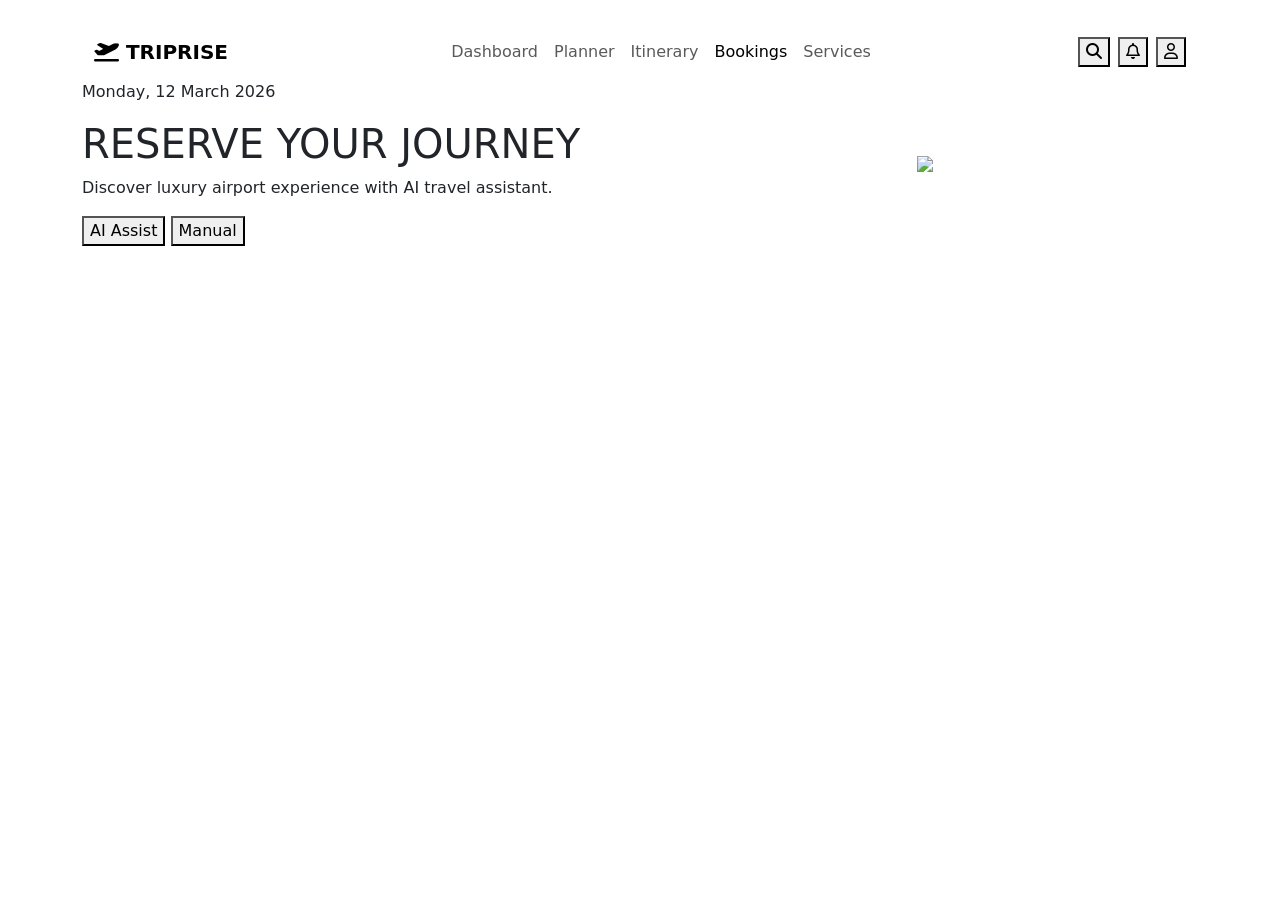
==== index.html @ 4a086d07 "Add my First Sction" ====
<!DOCTYPE html>
<html lang="en">
<head>
  <meta charset="UTF-8">
  <meta name="viewport" content="width=device-width, initial-scale=1.0">

  <title>TripRise | Airport Guide</title>

  <!-- Bootstrap -->
  <link href="https://cdn.jsdelivr.net/npm/bootstrap@5.3.7/dist/css/bootstrap.min.css" rel="stylesheet">

  <!-- Font Awesome -->
  <link rel="stylesheet" href="https://cdnjs.cloudflare.com/ajax/libs/font-awesome/6.7.2/css/all.min.css">

  <!-- CSS -->
  <link rel="stylesheet" href="css/style.css">
</head>
<body>

<div class="container py-4">

  <!-- Main Card -->
  <div class="main-card">

    <!-- ================= NAVBAR ================= -->

    <nav class="navbar navbar-expand-lg">

      <div class="container-fluid">

        <a class="navbar-brand fw-bold" href="#">
          <i class="fa-solid fa-plane-departure"></i>
          TRIPRISE
        </a>

        <button class="navbar-toggler" data-bs-toggle="collapse"
        data-bs-target="#menu">
          <span class="navbar-toggler-icon"></span>
        </button>

        <div class="collapse navbar-collapse" id="menu">

          <ul class="navbar-nav mx-auto">

            <li class="nav-item">
              <a class="nav-link" href="#">Dashboard</a>
            </li>

            <li class="nav-item">
              <a class="nav-link" href="#">Planner</a>
            </li>

            <li class="nav-item">
              <a class="nav-link" href="#">Itinerary</a>
            </li>

            <li class="nav-item">
              <a class="nav-link active" href="#">Bookings</a>
            </li>

            <li class="nav-item">
              <a class="nav-link" href="#">Services</a>
            </li>

          </ul>

          <div class="d-flex gap-2">

            <button class="icon-btn">
              <i class="fa-solid fa-magnifying-glass"></i>
            </button>

            <button class="icon-btn">
              <i class="fa-regular fa-bell"></i>
            </button>

            <button class="icon-btn">
              <i class="fa-regular fa-user"></i>
            </button>

          </div>

        </div>

      </div>

    </nav>

     <!-- ================= HERO ================= -->

    <section class="hero">

      <div class="row align-items-center">

        <div class="col-lg-6">

          <p class="date">Monday, 12 March 2026</p>

          <h1>
            RESERVE YOUR JOURNEY
          </h1>

          <p class="hero-text">
            Discover luxury airport experience with AI travel assistant.
          </p>

          <div class="hero-switch">

            <button class="ai active">AI Assist</button>

            <button class="manual">Manual</button>

          </div>

        </div>

        <div class="col-lg-6 text-center">

          <img src="images/airplane.png" class="img-fluid plane">

        </div>

      </div>

    </section>

    <!-- ================= BOOKING ================= -->
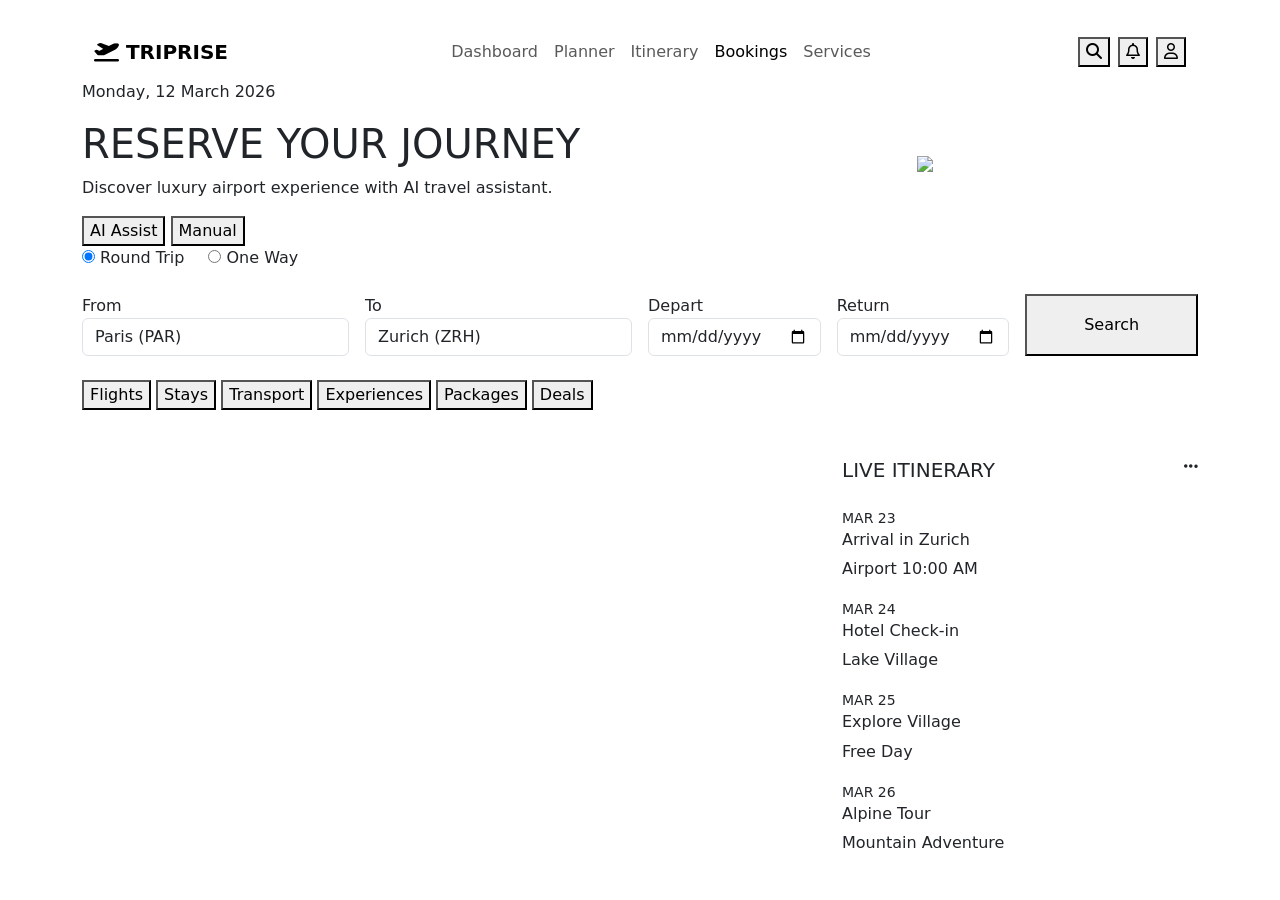
==== commit 7237e2df: "Add my Last Sction" ====
--- a/index.html
+++ b/index.html
@@ -126,3 +126,151 @@
     </section>
 
     <!-- ================= BOOKING ================= -->
+
+     <section class="booking">
+
+      <div class="trip-type d-flex gap-4 mb-4">
+
+        <label>
+          <input type="radio" checked name="trip">
+          Round Trip
+        </label>
+
+        <label>
+          <input type="radio" name="trip">
+          One Way
+        </label>
+
+      </div>
+
+      <div class="row g-3">
+
+        <div class="col-md-3">
+          <label>From</label>
+          <input id="from" class="form-control" value="Paris (PAR)">
+        </div>
+
+        <div class="col-md-3">
+          <label>To</label>
+          <input id="to" class="form-control" value="Zurich (ZRH)">
+        </div>
+
+        <div class="col-md-2">
+          <label>Depart</label>
+          <input type="date" class="form-control">
+        </div>
+
+        <div class="col-md-2">
+          <label>Return</label>
+          <input type="date" class="form-control">
+        </div>
+
+        <div class="col-md-2 d-grid">
+
+          <button id="searchBtn" class="search-btn">
+            Search
+          </button>
+
+        </div>
+
+      </div>
+
+    </section>
+
+    <!-- ================= TABS ================= -->
+
+    <section class="tabs mt-4">
+
+      <button class="tab active">Flights</button>
+      <button class="tab">Stays</button>
+      <button class="tab">Transport</button>
+      <button class="tab">Experiences</button>
+      <button class="tab">Packages</button>
+      <button class="tab">Deals</button>
+
+    </section>
+
+    <!-- ================= CONTENT ================= -->
+
+    <section class="row mt-4 g-4">
+
+      <!-- Flights -->
+
+      <div class="col-lg-8">
+
+        <div id="flightList">
+
+        </div>
+
+      </div>
+
+      <!-- Itinerary -->
+
+      <div class="col-lg-4">
+
+        <div class="itinerary">
+
+          <div class="d-flex justify-content-between mb-3">
+
+            <h5>LIVE ITINERARY</h5>
+
+            <i class="fa-solid fa-ellipsis"></i>
+
+          </div>
+
+          <div class="timeline">
+
+            <div class="item">
+              <span></span>
+              <div>
+                <small>MAR 23</small>
+                <h6>Arrival in Zurich</h6>
+                <p>Airport 10:00 AM</p>
+              </div>
+            </div>
+
+            <div class="item">
+              <span></span>
+              <div>
+                <small>MAR 24</small>
+                <h6>Hotel Check-in</h6>
+                <p>Lake Village</p>
+              </div>
+            </div>
+
+            <div class="item">
+              <span></span>
+              <div>
+                <small>MAR 25</small>
+                <h6>Explore Village</h6>
+                <p>Free Day</p>
+              </div>
+            </div>
+
+            <div class="item">
+              <span></span>
+              <div>
+                <small>MAR 26</small>
+                <h6>Alpine Tour</h6>
+                <p>Mountain Adventure</p>
+              </div>
+            </div>
+
+          </div>
+
+        </div>
+
+      </div>
+
+    </section>
+
+  </div>
+
+</div>
+
+<script src="https://cdn.jsdelivr.net/npm/bootstrap@5.3.7/dist/js/bootstrap.bundle.min.js"></script>
+
+<script src="js/script.js"></script>
+
+</body>
+</html>
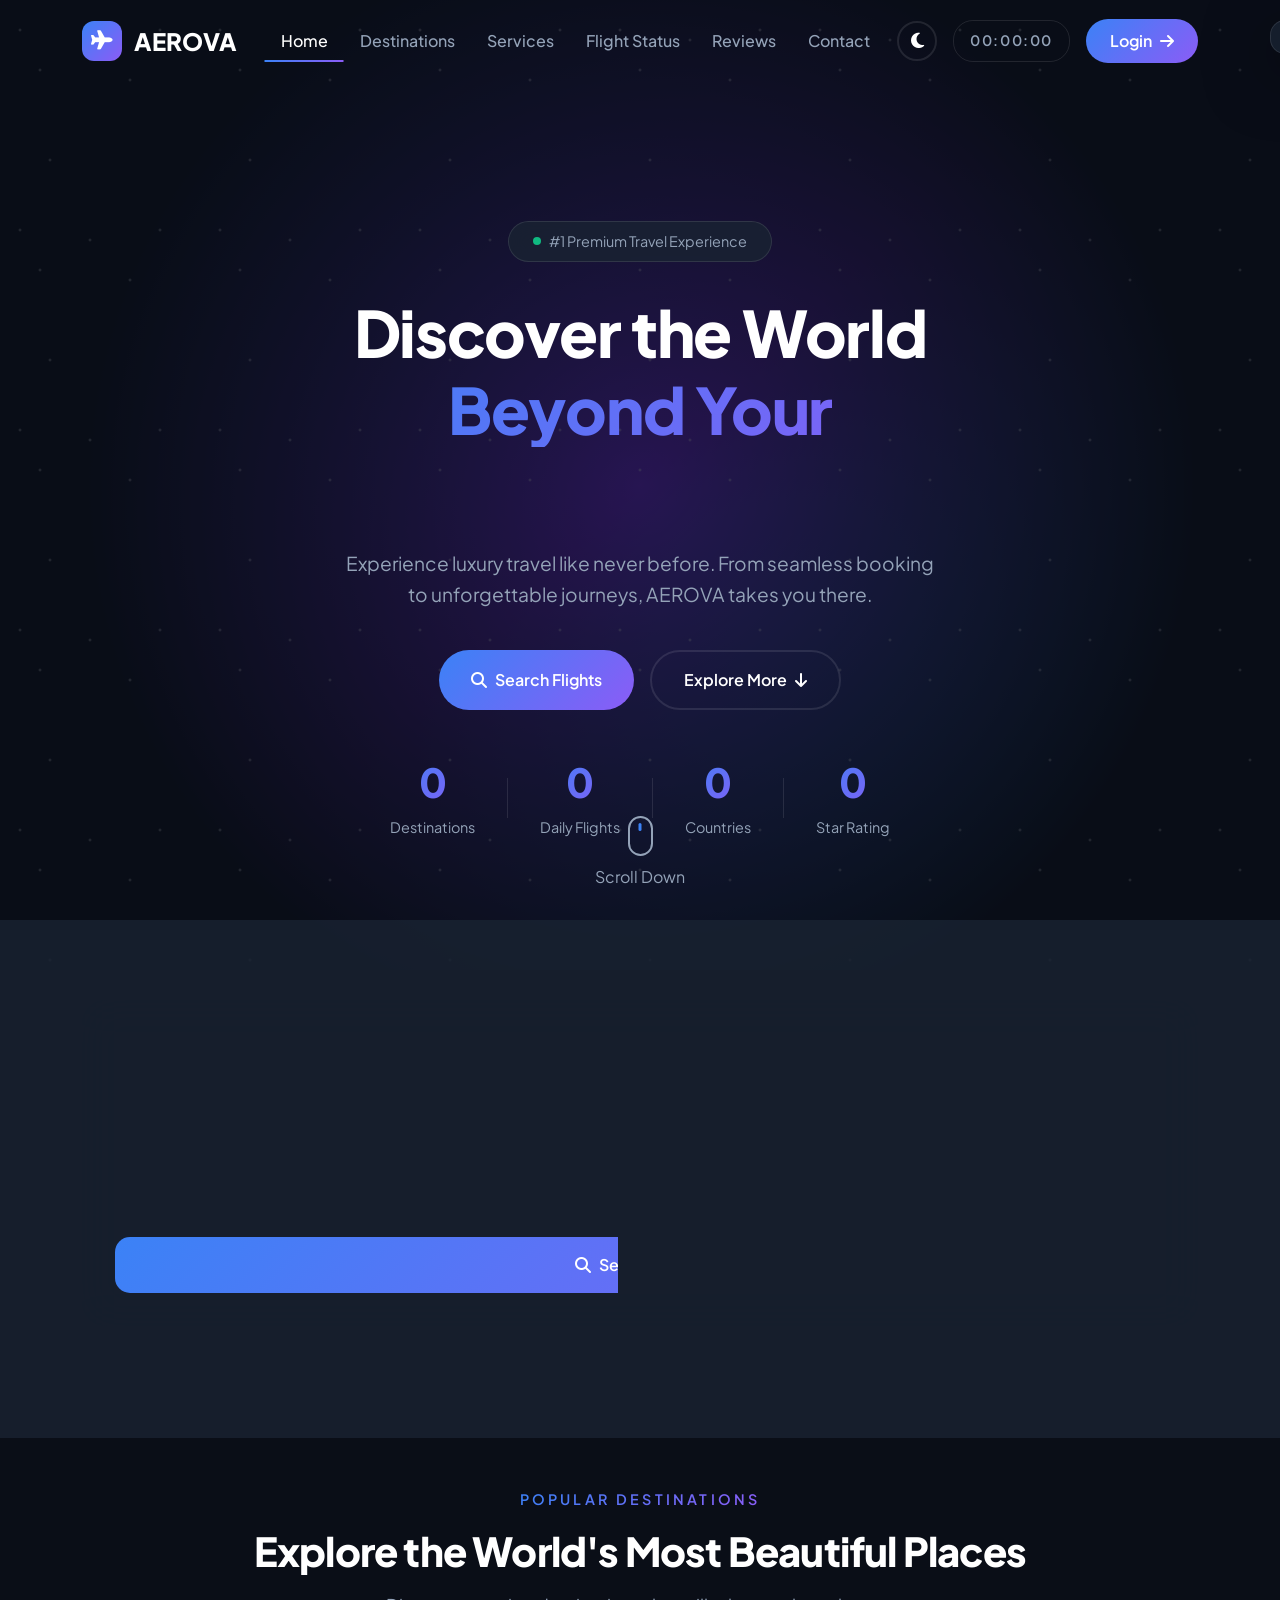
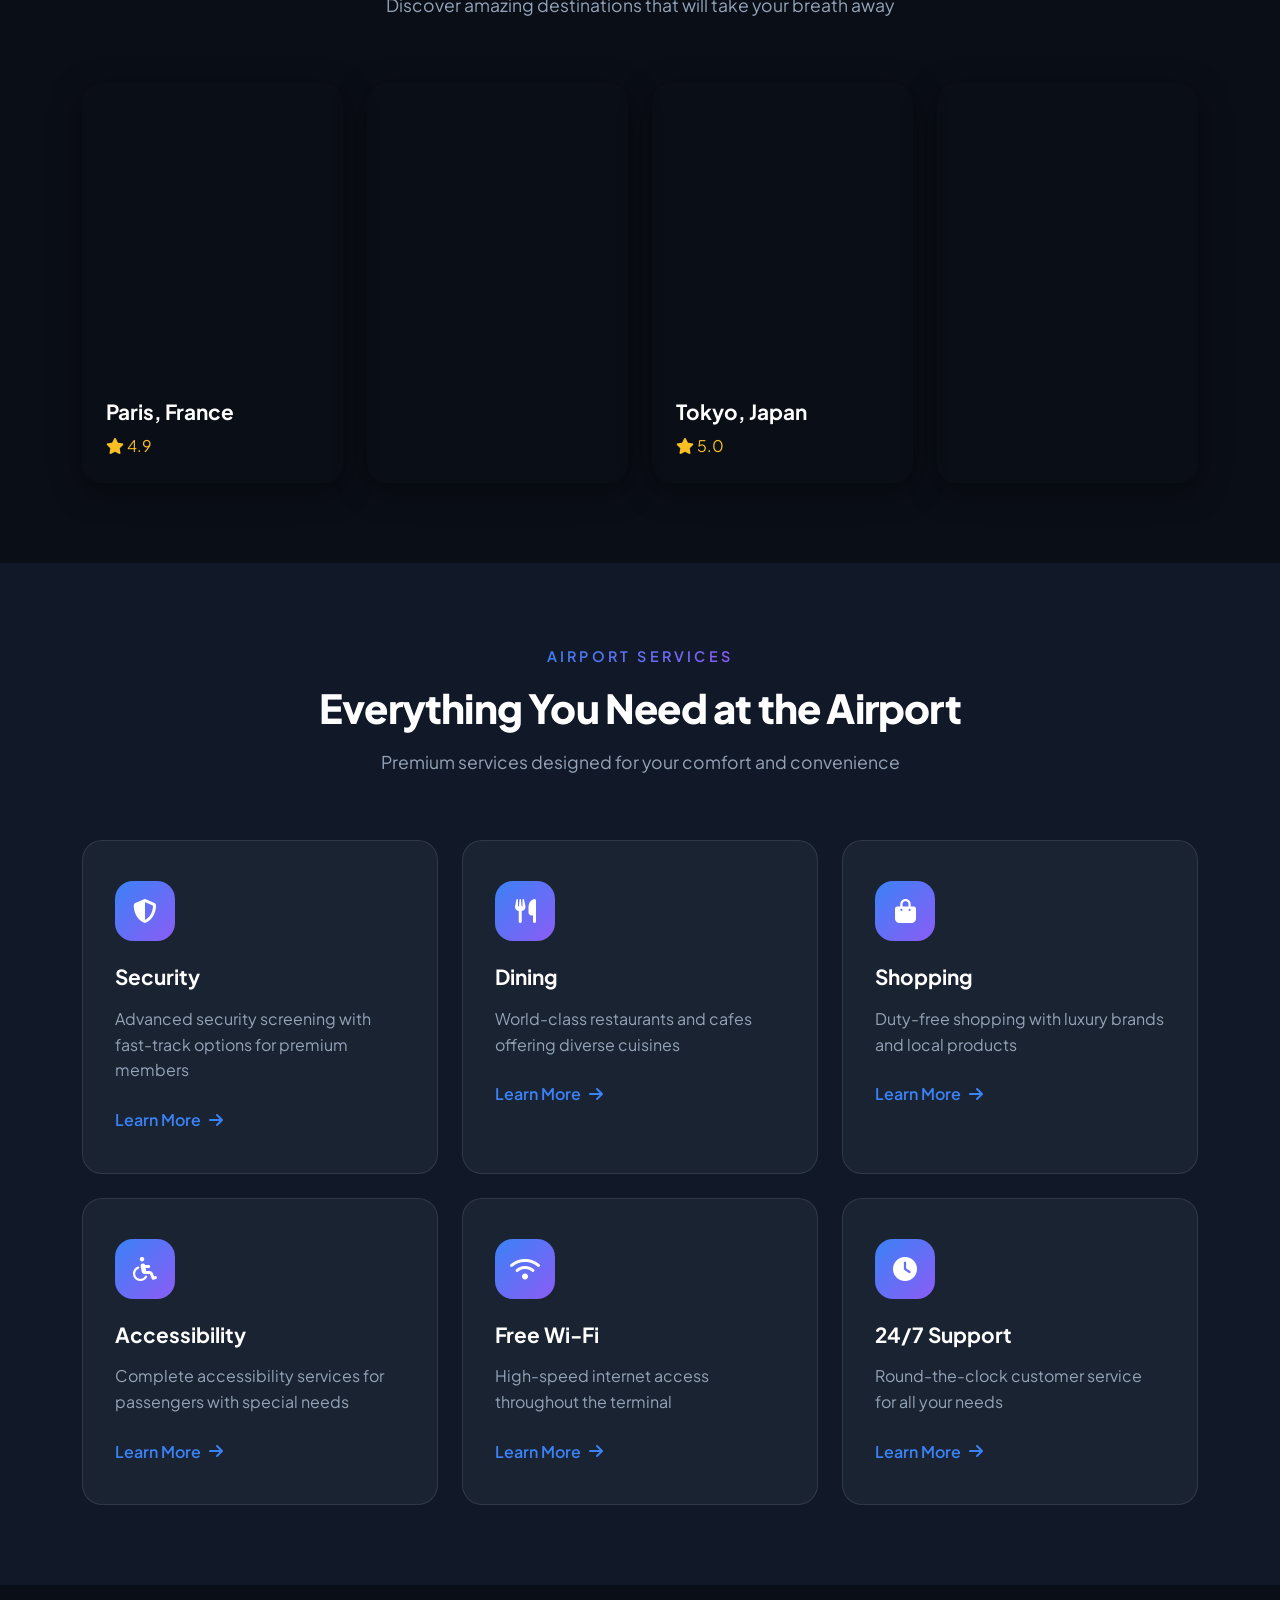
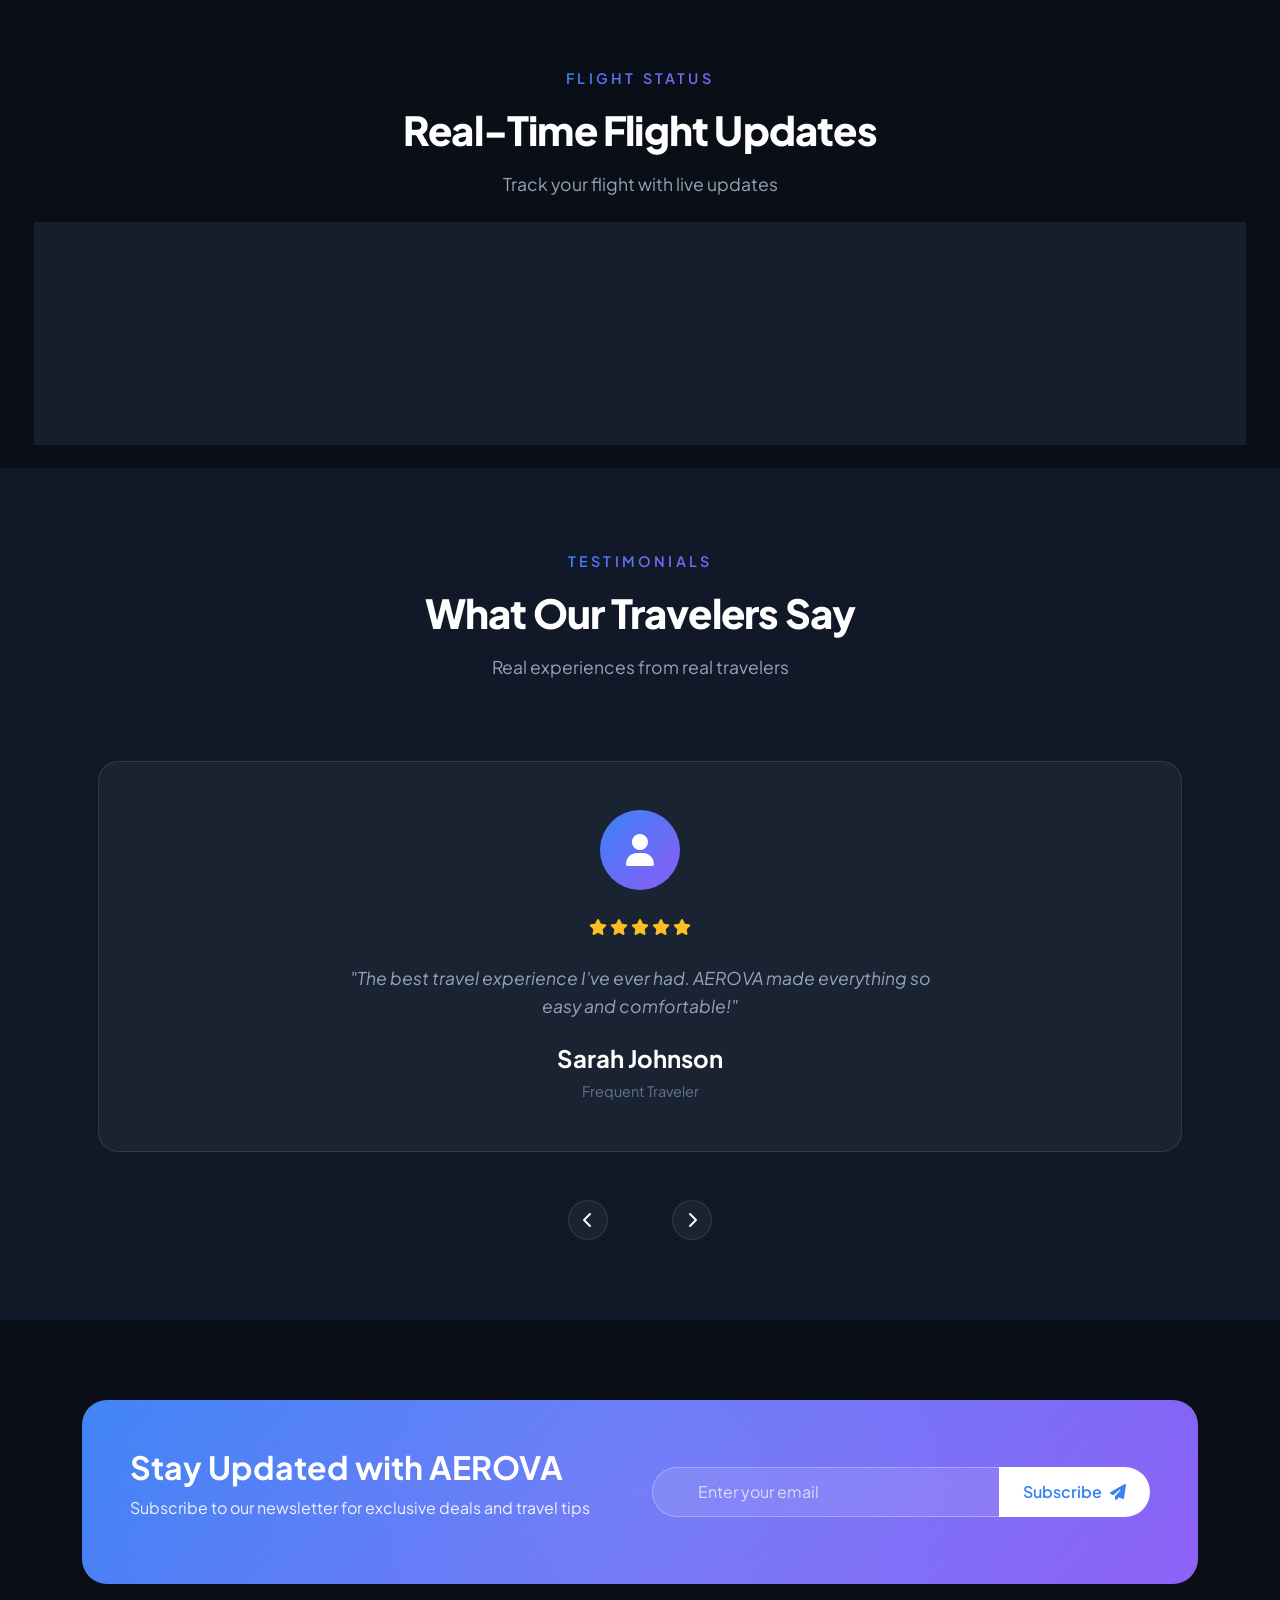
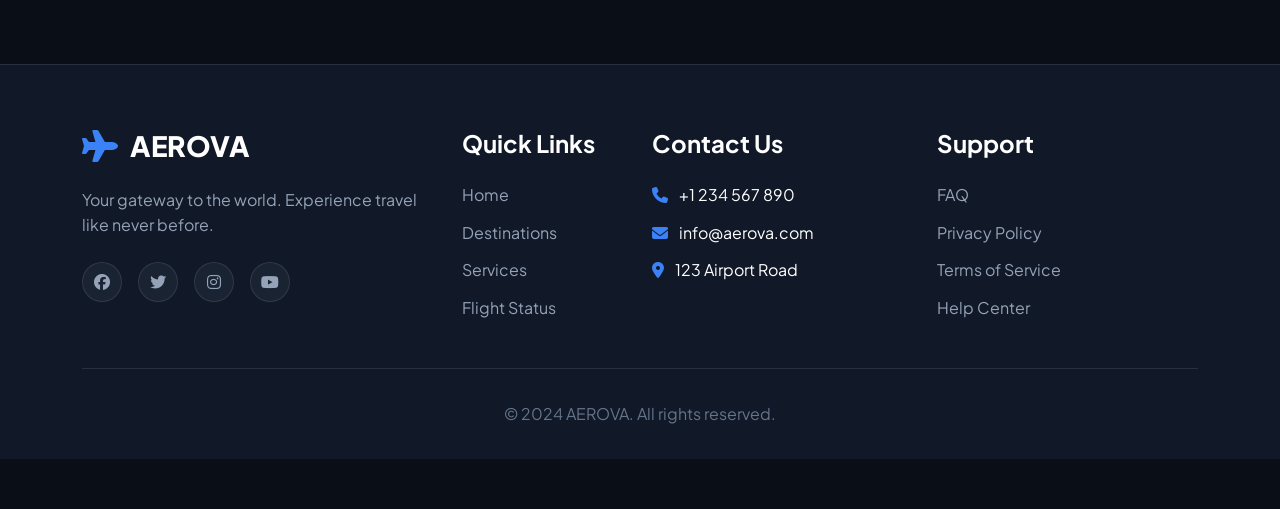
==== commit ed805b3b: "add home and login pages" ====
--- a/index.html
+++ b/index.html
@@ -1,276 +1,662 @@
-
 <!DOCTYPE html>
-<html lang="en">
+<html lang="en" data-theme="dark">
+
 <head>
-  <meta charset="UTF-8">
-  <meta name="viewport" content="width=device-width, initial-scale=1.0">
-
-  <title>TripRise | Airport Guide</title>
-
-  <!-- Bootstrap -->
-  <link href="https://cdn.jsdelivr.net/npm/bootstrap@5.3.7/dist/css/bootstrap.min.css" rel="stylesheet">
-
-  <!-- Font Awesome -->
-  <link rel="stylesheet" href="https://cdnjs.cloudflare.com/ajax/libs/font-awesome/6.7.2/css/all.min.css">
-
-  <!-- CSS -->
-  <link rel="stylesheet" href="css/style.css">
+    <meta charset="UTF-8">
+    <meta name="viewport" content="width=device-width, initial-scale=1.0">
+    <title>AEROVA | Premium Airport & Travel Experience</title>
+
+    <!-- Google Fonts -->
+    <link
+        href="https://fonts.googleapis.com/css2?family=Plus+Jakarta+Sans:wght@300;400;500;600;700;800&family=Playfair+Display:ital,wght@0,400;0,700;1,400&display=swap"
+        rel="stylesheet">
+
+    <!-- Bootstrap 5 -->
+    <link href="https://cdn.jsdelivr.net/npm/bootstrap@5.3.0/dist/css/bootstrap.min.css" rel="stylesheet">
+
+    <!-- Font Awesome -->
+    <link href="https://cdnjs.cloudflare.com/ajax/libs/font-awesome/6.4.0/css/all.min.css" rel="stylesheet">
+
+    <!-- AOS Animation -->
+    <link href="https://unpkg.com/aos@2.3.1/dist/aos.css" rel="stylesheet">
+
+    <!-- Custom CSS -->
+    <link rel="stylesheet" href="styles.css">
 </head>
+
 <body>
-
-<div class="container py-4">
-
-  <!-- Main Card -->
-  <div class="main-card">
-
-    <!-- ================= NAVBAR ================= -->
-
-    <nav class="navbar navbar-expand-lg">
-
-      <div class="container-fluid">
-
-        <a class="navbar-brand fw-bold" href="#">
-          <i class="fa-solid fa-plane-departure"></i>
-          TRIPRISE
-        </a>
-
-        <button class="navbar-toggler" data-bs-toggle="collapse"
-        data-bs-target="#menu">
-          <span class="navbar-toggler-icon"></span>
-        </button>
-
-        <div class="collapse navbar-collapse" id="menu">
-
-          <ul class="navbar-nav mx-auto">
-
-            <li class="nav-item">
-              <a class="nav-link" href="#">Dashboard</a>
-            </li>
-
-            <li class="nav-item">
-              <a class="nav-link" href="#">Planner</a>
-            </li>
-
-            <li class="nav-item">
-              <a class="nav-link" href="#">Itinerary</a>
-            </li>
-
-            <li class="nav-item">
-              <a class="nav-link active" href="#">Bookings</a>
-            </li>
-
-            <li class="nav-item">
-              <a class="nav-link" href="#">Services</a>
-            </li>
-
-          </ul>
-
-          <div class="d-flex gap-2">
-
-            <button class="icon-btn">
-              <i class="fa-solid fa-magnifying-glass"></i>
+    <!-- Splash Screen -->
+    <div id="splashScreen">
+        <div class="splash-content">
+            <div class="plane-animation">
+                <i class="fas fa-plane"></i>
+            </div>
+            <h1 class="splash-title">AEROVA</h1>
+            <div class="splash-line"></div>
+            <p>Your Journey Begins Here</p>
+        </div>
+    </div>
+
+    <!-- Preloader -->
+    <div id="preloader">
+        <div class="cloud cloud-1"></div>
+        <div class="cloud cloud-2"></div>
+        <div class="cloud cloud-3"></div>
+        <div class="runway">
+            <div class="runway-line"></div>
+        </div>
+        <div class="loading-text">Preparing for takeoff...</div>
+    </div>
+
+    <!-- Particles Background -->
+    <canvas id="particles-canvas"></canvas>
+
+    <!-- Navigation -->
+    <nav class="navbar navbar-expand-lg fixed-top" id="mainNav">
+        <div class="container">
+            <a class="navbar-brand" href="index.html">
+                <div class="brand-icon">
+                    <i class="fas fa-plane"></i>
+                </div>
+                <span class="brand-text">AEROVA</span>
+            </a>
+
+            <button class="navbar-toggler custom-toggler" type="button" data-bs-toggle="collapse"
+                data-bs-target="#navMenu">
+                <span></span>
+                <span></span>
+                <span></span>
             </button>
 
-            <button class="icon-btn">
-              <i class="fa-regular fa-bell"></i>
-            </button>
-
-            <button class="icon-btn">
-              <i class="fa-regular fa-user"></i>
-            </button>
-
-          </div>
-
-        </div>
-
-      </div>
-
+            <div class="collapse navbar-collapse" id="navMenu">
+                <ul class="navbar-nav mx-auto">
+                    <li class="nav-item">
+                        <a class="nav-link active" href="#home">Home</a>
+                    </li>
+                    <li class="nav-item">
+                        <a class="nav-link" href="#destinations">Destinations</a>
+                    </li>
+                    <li class="nav-item">
+                        <a class="nav-link" href="#services">Services</a>
+                    </li>
+                    <li class="nav-item">
+                        <a class="nav-link" href="#flight-status">Flight Status</a>
+                    </li>
+                    <li class="nav-item">
+                        <a class="nav-link" href="#testimonials">Reviews</a>
+                    </li>
+                    <li class="nav-item">
+                        <a class="nav-link" href="#contact">Contact</a>
+                    </li>
+                </ul>
+
+                <div class="nav-actions">
+                    <button class="theme-toggle" id="themeToggle" onclick="toggleTheme()">
+                        <i class="fas fa-moon"></i>
+                        <i class="fas fa-sun"></i>
+                    </button>
+                    <div class="live-clock" id="liveClock">00:00:00</div>
+                    <a href="login.html" class="btn btn-login">
+                        <span>Login</span>
+                        <i class="fas fa-arrow-right"></i>
+                    </a>
+                </div>
+            </div>
+        </div>
     </nav>
-
-     <!-- ================= HERO ================= -->
-
-    <section class="hero">
-
-      <div class="row align-items-center">
-
-        <div class="col-lg-6">
-
-          <p class="date">Monday, 12 March 2026</p>
-
-          <h1>
-            RESERVE YOUR JOURNEY
-          </h1>
-
-          <p class="hero-text">
-            Discover luxury airport experience with AI travel assistant.
-          </p>
-
-          <div class="hero-switch">
-
-            <button class="ai active">AI Assist</button>
-
-            <button class="manual">Manual</button>
-
-          </div>
-
-        </div>
-
-        <div class="col-lg-6 text-center">
-
-          <img src="images/airplane.png" class="img-fluid plane">
-
-        </div>
-
-      </div>
-
+    <!-- Hero Section -->
+    <section class="hero" id="home">
+        <div class="hero-background">
+            <div class="gradient-overlay"></div>
+            <div class="stars"></div>
+        </div>
+
+        <div class="container hero-content">
+            <div class="row align-items-center min-vh-100">
+                <div class="col-lg-8 mx-auto text-center">
+                    <div class="hero-badge" data-aos="fade-down">
+                        <span class="pulse-dot"></span>
+                        #1 Premium Travel Experience
+                    </div>
+
+                    <h1 class="hero-title" data-aos="fade-up" data-aos-delay="100">
+                        Discover the World
+                        <span class="gradient-text">Beyond Your</span>
+                        <span class="typing-text" id="typingText"></span>
+                    </h1>
+
+                    <p class="hero-subtitle" data-aos="fade-up" data-aos-delay="200">
+                        Experience luxury travel like never before. From seamless booking to
+                        unforgettable journeys, AEROVA takes you there.
+                    </p>
+
+                    <div class="hero-buttons" data-aos="fade-up" data-aos-delay="300">
+                        <a href="#flight-search" class="btn btn-primary-hero">
+                            <i class="fas fa-search"></i>
+                            Search Flights
+                        </a>
+                        <a href="#destinations" class="btn btn-outline-hero">
+                            Explore More
+                            <i class="fas fa-arrow-down"></i>
+                        </a>
+                    </div>
+
+                    <div class="hero-stats" data-aos="fade-up" data-aos-delay="400">
+                        <div class="stat-item">
+                            <h3 class="counter" data-target="120">0</h3>
+                            <span>Destinations</span>
+                        </div>
+                        <div class="stat-divider"></div>
+                        <div class="stat-item">
+                            <h3 class="counter" data-target="2500">0</h3>
+                            <span>Daily Flights</span>
+                        </div>
+                        <div class="stat-divider"></div>
+                        <div class="stat-item">
+                            <h3 class="counter" data-target="150">0</h3>
+                            <span>Countries</span>
+                        </div>
+                        <div class="stat-divider"></div>
+                        <div class="stat-item">
+                            <h3 class="counter" data-target="5">0</h3>
+                            <span>Star Rating</span>
+                        </div>
+                    </div>
+                </div>
+            </div>
+
+            <a href="#flight-search" class="scroll-indicator">
+                <div class="mouse">
+                    <div class="wheel"></div>
+                </div>
+                <span>Scroll Down</span>
+            </a>
+        </div>
     </section>
 
-    <!-- ================= BOOKING ================= -->
-
-     <section class="booking">
-
-      <div class="trip-type d-flex gap-4 mb-4">
-
-        <label>
-          <input type="radio" checked name="trip">
-          Round Trip
-        </label>
-
-        <label>
-          <input type="radio" name="trip">
-          One Way
-        </label>
-
-      </div>
-
-      <div class="row g-3">
-
-        <div class="col-md-3">
-          <label>From</label>
-          <input id="from" class="form-control" value="Paris (PAR)">
-        </div>
-
-        <div class="col-md-3">
-          <label>To</label>
-          <input id="to" class="form-control" value="Zurich (ZRH)">
-        </div>
-
-        <div class="col-md-2">
-          <label>Depart</label>
-          <input type="date" class="form-control">
-        </div>
-
-        <div class="col-md-2">
-          <label>Return</label>
-          <input type="date" class="form-control">
-        </div>
-
-        <div class="col-md-2 d-grid">
-
-          <button id="searchBtn" class="search-btn">
-            Search
-          </button>
-
-        </div>
-
-      </div>
-
+    <!-- Flight Search Section -->
+    <section class="flight-search-section" id="flight-search">
+        <div class="container">
+            <div class="search-card glass-card" data-aos="fade-up">
+                <div class="search-tabs">
+                    <button class="search-tab active" data-tab="roundtrip">
+                        <i class="fas fa-exchange-alt"></i>
+                        Round Trip
+                    </button>
+                    <button class="search-tab" data-tab="oneway">
+                        <i class="fas fa-long-arrow-alt-right"></i>
+                        One Way
+                    </button>
+                    <button class="search-tab" data-tab="multi">
+                        <i class="fas fa-globe"></i>
+                        Multi City
+                    </button>
+                </div>
+                <form class="search-form" id="flightSearchForm">
+                    <div class="row g-3">
+                        <div class="col-lg-3 col-md-6">
+                            <label class="form-label">
+                                <i class="fas fa-plane-departure"></i>
+                                From
+                            </label>
+                            <input type="text" class="form-control" id="fromInput" placeholder="Departure City"
+                                required>
+                            <div class="autocomplete-suggestions" id="fromSuggestions"></div>
+                        </div>
+
+                        <div class="col-lg-3 col-md-6">
+                            <label class="form-label">
+                                <i class="fas fa-plane-arrival"></i>
+                                To
+                            </label>
+                            <input type="text" class="form-control" id="toInput" placeholder="Arrival City" required>
+                            <div class="autocomplete-suggestions" id="toSuggestions"></div>
+                        </div>
+
+                        <div class="col-lg-2 col-md-6">
+                            <label class="form-label">
+                                <i class="fas fa-calendar"></i>
+                                Departure
+                            </label>
+                            <input type="date" class="form-control" id="departureDate" required>
+                        </div>
+
+                        <div class="col-lg-2 col-md-6">
+                            <label class="form-label">
+                                <i class="fas fa-calendar-alt"></i>
+                                Return
+                            </label>
+                            <input type="date" class="form-control" id="returnDate">
+                        </div>
+
+                        <div class="col-lg-2 col-md-6">
+                            <label class="form-label">
+                                <i class="fas fa-users"></i>
+                                Passengers
+                            </label>
+                            <select class="form-select" id="passengers">
+                                <option value="1">1 Adult</option>
+                                <option value="2">2 Adults</option>
+                                <option value="3">3 Adults</option>
+                                <option value="4">4+ Adults</option>
+                            </select>
+                        </div>
+
+                        <div class="col-12">
+                            <button type="submit" class="btn btn-search-flights">
+                                <i class="fas fa-search"></i>
+                                Search Flights
+                            </button>
+                        </div>
+                    </div>
+                </form>
+            </div>
+        </div>
     </section>
 
-    <!-- ================= TABS ================= -->
-
-    <section class="tabs mt-4">
-
-      <button class="tab active">Flights</button>
-      <button class="tab">Stays</button>
-      <button class="tab">Transport</button>
-      <button class="tab">Experiences</button>
-      <button class="tab">Packages</button>
-      <button class="tab">Deals</button>
-
+    <!-- Popular Destinations Section -->
+    <section class="destinations-section" id="destinations">
+        <div class="container">
+            <div class="section-header text-center" data-aos="fade-up">
+                <span class="section-label">Popular Destinations</span>
+                <h2 class="section-title">Explore the World's Most Beautiful Places</h2>
+                <p class="section-subtitle">Discover amazing destinations that will take your breath away</p>
+            </div>
+
+            <div class="row g-4">
+                <!-- Paris -->
+                <div class="col-lg-3 col-md-6" data-aos="fade-up" data-aos-delay="100">
+                    <div class="destination-card flip-card">
+                        <div class="flip-card-inner">
+                            <div class="flip-card-front">
+                                <div class="destination-image"
+                                    style="background-image: url('https://images.unsplash.com/photo-1502602898657-3e91760cbb34?w=400&h=500&fit=crop')">
+                                    <div class="destination-overlay"></div>
+                                    <span class="destination-badge">Popular</span>
+                                    <div class="destination-info">
+                                        <h3>Paris, France</h3>
+                                        <p><i class="fas fa-star"></i> 4.9</p>
+                                    </div>
+                                </div>
+                            </div>
+                            <div class="flip-card-back">
+                                <h3>Paris</h3>
+                                <p>The City of Love and Lights</p>
+                                <span class="price">From $499</span>
+                                <button class="btn btn-destination">Book Now</button>
+                            </div>
+                        </div>
+                    </div>
+                </div>
+
+                <!-- Dubai -->
+                <div class="col-lg-3 col-md-6" data-aos="fade-up" data-aos-delay="200">
+                    <div class="destination-card flip-card">
+                        <div class="flip-card-inner">
+                            <div class="flip-card-front">
+                                <div class="destination-image"
+                                    style="background-image: url('https://images.unsplash.com/photo-1512453979798-5ea266f8880c?w=400&h=500&fit=crop')">
+                                    <div class="destination-overlay"></div>
+                                    <span class="destination-badge">Trending</span>
+                                    <div class="destination-info">
+                                        <h3>Dubai, UAE</h3>
+                                        <p><i class="fas fa-star"></i> 4.8</p>
+                                    </div>
+                                </div>
+                            </div>
+                            <div class="flip-card-back">
+                                <h3>Dubai</h3>
+                                <p>The City of Gold and Innovation</p>
+                                <span class="price">From $599</span>
+                                <button class="btn btn-destination">Book Now</button>
+                            </div>
+                        </div>
+                    </div>
+                </div>
+
+                <!-- Tokyo -->
+                <div class="col-lg-3 col-md-6" data-aos="fade-up" data-aos-delay="300">
+                    <div class="destination-card flip-card">
+                        <div class="flip-card-inner">
+                            <div class="flip-card-front">
+                                <div class="destination-image"
+                                    style="background-image: url('https://images.unsplash.com/photo-1540959733332-eab4deabeeaf?w=400&h=500&fit=crop')">
+                                    <div class="destination-overlay"></div>
+                                    <span class="destination-badge">Featured</span>
+                                    <div class="destination-info">
+                                        <h3>Tokyo, Japan</h3>
+                                        <p><i class="fas fa-star"></i> 5.0</p>
+                                    </div>
+                                </div>
+                            </div>
+                            <div class="flip-card-back">
+                                <h3>Tokyo</h3>
+                                <p>Where Tradition Meets Technology</p>
+                                <span class="price">From $799</span>
+                                <button class="btn btn-destination">Book Now</button>
+                            </div>
+                        </div>
+                    </div>
+                </div>
+
+                <!-- Maldives -->
+                <div class="col-lg-3 col-md-6" data-aos="fade-up" data-aos-delay="400">
+                    <div class="destination-card flip-card">
+                        <div class="flip-card-inner">
+                            <div class="flip-card-front">
+                                <div class="destination-image"
+                                    style="background-image: url('https://images.unsplash.com/photo-1514282401047-d79a71a590e8?w=400&h=500&fit=crop')">
+                                    <div class="destination-overlay"></div>
+                                    <span class="destination-badge">Paradise</span>
+                                    <div class="destination-info">
+                                        <h3>Maldives</h3>
+                                        <p><i class="fas fa-star"></i> 4.9</p>
+                                    </div>
+                                </div>
+                            </div>
+                            <div class="flip-card-back">
+                                <h3>Maldives</h3>
+                                <p>Heaven on Earth</p>
+                                <span class="price">From $899</span>
+                                <button class="btn btn-destination">Book Now</button>
+                            </div>
+                        </div>
+                    </div>
+                </div>
+            </div>
+        </div>
     </section>
 
-    <!-- ================= CONTENT ================= -->
-
-    <section class="row mt-4 g-4">
-
-      <!-- Flights -->
-
-      <div class="col-lg-8">
-
-        <div id="flightList">
-
-        </div>
-
-      </div>
-
-      <!-- Itinerary -->
-
-      <div class="col-lg-4">
-
-        <div class="itinerary">
-
-          <div class="d-flex justify-content-between mb-3">
-
-            <h5>LIVE ITINERARY</h5>
-
-            <i class="fa-solid fa-ellipsis"></i>
-
-          </div>
-
-          <div class="timeline">
-
-            <div class="item">
-              <span></span>
-              <div>
-                <small>MAR 23</small>
-                <h6>Arrival in Zurich</h6>
-                <p>Airport 10:00 AM</p>
-              </div>
-            </div>
-
-            <div class="item">
-              <span></span>
-              <div>
-                <small>MAR 24</small>
-                <h6>Hotel Check-in</h6>
-                <p>Lake Village</p>
-              </div>
-            </div>
-
-            <div class="item">
-              <span></span>
-              <div>
-                <small>MAR 25</small>
-                <h6>Explore Village</h6>
-                <p>Free Day</p>
-              </div>
-            </div>
-
-            <div class="item">
-              <span></span>
-              <div>
-                <small>MAR 26</small>
-                <h6>Alpine Tour</h6>
-                <p>Mountain Adventure</p>
-              </div>
-            </div>
-
-          </div>
-
-        </div>
-
-      </div>
-
+    <!-- Airport Services Section -->
+    <section class="services-section" id="services">
+        <div class="container">
+            <div class="section-header text-center" data-aos="fade-up">
+                <span class="section-label">Airport Services</span>
+                <h2 class="section-title">Everything You Need at the Airport</h2>
+                <p class="section-subtitle">Premium services designed for your comfort and convenience</p>
+            </div>
+
+            <div class="row g-4">
+                <div class="col-lg-4 col-md-6" data-aos="zoom-in" data-aos-delay="100">
+                    <div class="service-card">
+                        <div class="service-icon">
+                            <i class="fas fa-shield-alt"></i>
+                        </div>
+                        <h3>Security</h3>
+                        <p>Advanced security screening with fast-track options for premium members</p>
+                        <a href="#" class="service-link">Learn More <i class="fas fa-arrow-right"></i></a>
+                    </div>
+                </div>
+
+                <div class="col-lg-4 col-md-6" data-aos="zoom-in" data-aos-delay="200">
+                    <div class="service-card">
+                        <div class="service-icon">
+                            <i class="fas fa-utensils"></i>
+                        </div>
+                        <h3>Dining</h3>
+                        <p>World-class restaurants and cafes offering diverse cuisines</p>
+                        <a href="#" class="service-link">Learn More <i class="fas fa-arrow-right"></i></a>
+                    </div>
+                </div>
+
+                <div class="col-lg-4 col-md-6" data-aos="zoom-in" data-aos-delay="300">
+                    <div class="service-card">
+                        <div class="service-icon">
+                            <i class="fas fa-shopping-bag"></i>
+                        </div>
+                        <h3>Shopping</h3>
+                        <p>Duty-free shopping with luxury brands and local products</p>
+                        <a href="#" class="service-link">Learn More <i class="fas fa-arrow-right"></i></a>
+                    </div>
+                </div>
+
+                <div class="col-lg-4 col-md-6" data-aos="zoom-in" data-aos-delay="400">
+                    <div class="service-card">
+                        <div class="service-icon">
+                            <i class="fas fa-wheelchair"></i>
+                        </div>
+                        <h3>Accessibility</h3>
+                        <p>Complete accessibility services for passengers with special needs</p>
+                        <a href="#" class="service-link">Learn More <i class="fas fa-arrow-right"></i></a>
+                    </div>
+                </div>
+                <div class="col-lg-4 col-md-6" data-aos="zoom-in" data-aos-delay="500">
+                    <div class="service-card">
+                        <div class="service-icon">
+                            <i class="fas fa-wifi"></i>
+                        </div>
+                        <h3>Free Wi-Fi</h3>
+                        <p>High-speed internet access throughout the terminal</p>
+                        <a href="#" class="service-link">Learn More <i class="fas fa-arrow-right"></i></a>
+                    </div>
+                </div>
+
+                <div class="col-lg-4 col-md-6" data-aos="zoom-in" data-aos-delay="600">
+                    <div class="service-card">
+                        <div class="service-icon">
+                            <i class="fas fa-clock"></i>
+                        </div>
+                        <h3>24/7 Support</h3>
+                        <p>Round-the-clock customer service for all your needs</p>
+                        <a href="#" class="service-link">Learn More <i class="fas fa-arrow-right"></i></a>
+                    </div>
+                </div>
+            </div>
+        </div>
     </section>
 
-  </div>
-
-</div>
-
-<script src="https://cdn.jsdelivr.net/npm/bootstrap@5.3.7/dist/js/bootstrap.bundle.min.js"></script>
-
-<script src="js/script.js"></script>
-
+    <!-- Flight Status Section -->
+    <section class="flight-status-section" id="flight-status">
+        <div class="container">
+            <div class="section-header text-center" data-aos="fade-up">
+                <span class="section-label">Flight Status</span>
+                <h2 class="section-title">Real-Time Flight Updates</h2>
+                <p class="section-subtitle">Track your flight with live updates</p>
+            </div>
+
+            <div class="row g-4">
+                <div class="col-lg-12" data-aos="fade-up">
+                    <div class="flight-status-card glass-card">
+                        <div class="table-responsive">
+                            <table class="table flight-table">
+                                <thead>
+                                    <tr>
+                                        <th>Flight No.</th>
+                                        <th>Destination</th>
+                                        <th>Departure</th>
+                                        <th>Gate</th>
+                                        <th>Status</th>
+                                        <th>Countdown</th>
+                                    </tr>
+                                </thead>
+                                <tbody id="flightStatusBody">
+                                    <!-- Dynamic content via JavaScript -->
+                                </tbody>
+                            </table>
+                        </div>
+                    </div>
+                </div>
+            </div>
+        </div>
+    </section>
+
+    <!-- Testimonials Section -->
+    <section class="testimonials-section" id="testimonials">
+        <div class="container">
+            <div class="section-header text-center" data-aos="fade-up">
+                <span class="section-label">Testimonials</span>
+                <h2 class="section-title">What Our Travelers Say</h2>
+                <p class="section-subtitle">Real experiences from real travelers</p>
+            </div>
+
+            <div class="testimonial-slider" data-aos="fade-up">
+                <div class="testimonial-track" id="testimonialTrack">
+                    <div class="testimonial-slide">
+                        <div class="testimonial-card">
+                            <div class="testimonial-avatar">
+                                <i class="fas fa-user"></i>
+                            </div>
+                            <div class="testimonial-stars">
+                                <i class="fas fa-star"></i>
+                                <i class="fas fa-star"></i>
+                                <i class="fas fa-star"></i>
+                                <i class="fas fa-star"></i>
+                                <i class="fas fa-star"></i>
+                            </div>
+                            <p class="testimonial-text">"The best travel experience I've ever had. AEROVA made
+                                everything so easy and comfortable!"</p>
+                            <h4>Sarah Johnson</h4>
+                            <span>Frequent Traveler</span>
+                        </div>
+                    </div>
+
+                    <div class="testimonial-slide">
+                        <div class="testimonial-card">
+                            <div class="testimonial-avatar">
+                                <i class="fas fa-user"></i>
+                            </div>
+                            <div class="testimonial-stars">
+                                <i class="fas fa-star"></i>
+                                <i class="fas fa-star"></i>
+                                <i class="fas fa-star"></i>
+                                <i class="fas fa-star"></i>
+                                <i class="fas fa-star"></i>
+                            </div>
+                            <p class="testimonial-text">"From booking to boarding, everything was seamless. The airport
+                                services are top-notch!"</p>
+                            <h4>Michael Chen</h4>
+                            <span>Business Traveler</span>
+                        </div>
+                    </div>
+
+                    <div class="testimonial-slide">
+                        <div class="testimonial-card">
+                            <div class="testimonial-avatar">
+                                <i class="fas fa-user"></i>
+                            </div>
+                            <div class="testimonial-stars">
+                                <i class="fas fa-star"></i>
+                                <i class="fas fa-star"></i>
+                                <i class="fas fa-star"></i>
+                                <i class="fas fa-star"></i>
+                                <i class="fas fa-star"></i>
+                            </div>
+                            <p class="testimonial-text">"The mobile boarding pass feature is revolutionary. No more
+                                paper tickets!"</p>
+                            <h4>Emily Rodriguez</h4>
+                            <span>Digital Nomad</span>
+                        </div>
+                    </div>
+                </div>
+
+                <div class="testimonial-controls">
+                    <button class="testimonial-btn" onclick="prevTestimonial()">
+                        <i class="fas fa-chevron-left"></i>
+                    </button>
+                    <div class="testimonial-dots" id="testimonialDots"></div>
+                    <button class="testimonial-btn" onclick="nextTestimonial()">
+                        <i class="fas fa-chevron-right"></i>
+                    </button>
+                </div>
+            </div>
+        </div>
+    </section>
+
+    <!-- Newsletter Section -->
+    <section class="newsletter-section" id="contact">
+        <div class="container">
+            <div class="newsletter-card" data-aos="fade-up">
+                <div class="row align-items-center">
+                    <div class="col-lg-6">
+                        <h2>Stay Updated with AEROVA</h2>
+                        <p>Subscribe to our newsletter for exclusive deals and travel tips</p>
+                    </div>
+                    <div class="col-lg-6">
+                        <form class="newsletter-form" id="newsletterForm">
+                            <div class="input-group">
+                                <input type="email" class="form-control" placeholder="Enter your email" required>
+                                <button class="btn btn-newsletter" type="submit">
+                                    Subscribe
+                                    <i class="fas fa-paper-plane"></i>
+                                </button>
+                            </div>
+                        </form>
+                    </div>
+                </div>
+            </div>
+        </div>
+    </section>
+
+    <!-- Footer -->
+    <footer class="footer">
+        <div class="container">
+            <div class="row">
+                <div class="col-lg-4 col-md-6">
+                    <div class="footer-brand">
+                        <i class="fas fa-plane"></i>
+                        <h3>AEROVA</h3>
+                    </div>
+                    <p>Your gateway to the world. Experience travel like never before.</p>
+                    <div class="social-links">
+                        <a href="#"><i class="fab fa-facebook"></i></a>
+                        <a href="#"><i class="fab fa-twitter"></i></a>
+                        <a href="#"><i class="fab fa-instagram"></i></a>
+                        <a href="#"><i class="fab fa-youtube"></i></a>
+                    </div>
+                </div>
+
+                <div class="col-lg-2 col-md-6">
+                    <h4>Quick Links</h4>
+                    <ul>
+                        <li><a href="#home">Home</a></li>
+                        <li><a href="#destinations">Destinations</a></li>
+                        <li><a href="#services">Services</a></li>
+                        <li><a href="#flight-status">Flight Status</a></li>
+                    </ul>
+                </div>
+
+                <div class="col-lg-3 col-md-6">
+                    <h4>Contact Us</h4>
+                    <ul>
+                        <li><i class="fas fa-phone"></i> +1 234 567 890</li>
+                        <li><i class="fas fa-envelope"></i> info@aerova.com</li>
+                        <li><i class="fas fa-map-marker-alt"></i> 123 Airport Road</li>
+                    </ul>
+                </div>
+
+                <div class="col-lg-3 col-md-6">
+                    <h4>Support</h4>
+                    <ul>
+                        <li><a href="#">FAQ</a></li>
+                        <li><a href="#">Privacy Policy</a></li>
+                        <li><a href="#">Terms of Service</a></li>
+                        <li><a href="#">Help Center</a></li>
+                    </ul>
+                </div>
+            </div>
+
+            <div class="footer-bottom">
+                <p>&copy; 2024 AEROVA. All rights reserved.</p>
+            </div>
+        </div>
+    </footer>
+
+    <!-- Back to Top Button -->
+    <button id="backToTop" class="back-to-top" onclick="scrollToTop()">
+        <i class="fas fa-arrow-up"></i>
+        <svg class="progress-circle" width="50" height="50">
+            <circle cx="25" cy="25" r="23" class="progress-circle-background" />
+            <circle cx="25" cy="25" r="23" class="progress-circle-foreground" id="progressCircle" />
+        </svg>
+    </button>
+
+    <!-- Toast Notification -->
+    <div id="toast" class="toast-notification"></div>
+
+    <!-- Scripts -->
+    <script src="https://cdn.jsdelivr.net/npm/bootstrap@5.3.0/dist/js/bootstrap.bundle.min.js"></script>
+    <script src="https://unpkg.com/aos@2.3.1/dist/aos.js"></script>
+    <script src="scripts.js"></script>
 </body>
-</html>
+
+</html>
--- a/styles.css
+++ b/styles.css
@@ -0,0 +1,2207 @@
+/* CSS Variables & Themes */
+:root {
+  --bg-primary: #0a0e17;
+  --bg-secondary: #111827;
+  --bg-card: #1a2332;
+  --bg-glass: rgba(26, 35, 50, 0.8);
+  --text-primary: #ffffff;
+  --text-secondary: #94a3b8;
+  --text-muted: #64748b;
+  --accent-primary: #3b82f6;
+  --accent-secondary: #8b5cf6;
+  --accent-tertiary: #06b6d4;
+  --gradient-primary: linear-gradient(135deg, #3b82f6 0%, #8b5cf6 100%);
+  --gradient-hero: linear-gradient(
+    135deg,
+    #1e3a8a 0%,
+    #6d28d9 50%,
+    #0ea5e9 100%
+  );
+  --border-color: rgba(255, 255, 255, 0.1);
+  --shadow-sm: 0 2px 8px rgba(0, 0, 0, 0.3);
+  --shadow-md: 0 8px 32px rgba(0, 0, 0, 0.4);
+  --shadow-lg: 0 16px 64px rgba(0, 0, 0, 0.5);
+  --shadow-glow: 0 0 40px rgba(59, 130, 246, 0.3);
+  --transition: all 0.3s cubic-bezier(0.4, 0, 0.2, 1);
+  --transition-slow: all 0.6s cubic-bezier(0.4, 0, 0.2, 1);
+}
+
+[data-theme="light"] {
+  --bg-primary: #f8fafc;
+  --bg-secondary: #ffffff;
+  --bg-card: #ffffff;
+  --bg-glass: rgba(255, 255, 255, 0.9);
+  --text-primary: #0f172a;
+  --text-secondary: #475569;
+  --text-muted: #94a3b8;
+  --accent-primary: #2563eb;
+  --accent-secondary: #7c3aed;
+  --accent-tertiary: #0891b2;
+  --gradient-primary: linear-gradient(135deg, #2563eb 0%, #7c3aed 100%);
+  --gradient-hero: linear-gradient(
+    135deg,
+    #bfdbfe 0%,
+    #ddd6fe 50%,
+    #a5f3fc 100%
+  );
+  --border-color: rgba(0, 0, 0, 0.1);
+  --shadow-sm: 0 2px 8px rgba(0, 0, 0, 0.1);
+  --shadow-md: 0 8px 32px rgba(0, 0, 0, 0.15);
+  --shadow-lg: 0 16px 64px rgba(0, 0, 0, 0.2);
+  --shadow-glow: 0 0 40px rgba(37, 99, 235, 0.2);
+}
+
+/*  Global Styles  */
+* {
+  margin: 0;
+  padding: 0;
+  box-sizing: border-box;
+}
+
+html {
+  scroll-behavior: smooth;
+  overflow-x: hidden;
+}
+
+body {
+  font-family: "Plus Jakarta Sans", sans-serif;
+  background-color: var(--bg-primary);
+  color: var(--text-primary);
+  line-height: 1.6;
+  overflow-x: hidden;
+  transition: var(--transition-slow);
+}
+
+body.loading {
+  overflow: hidden;
+}
+
+/*  Scrollbar  */
+::-webkit-scrollbar {
+  width: 8px;
+}
+
+::-webkit-scrollbar-track {
+  background: var(--bg-primary);
+}
+
+::-webkit-scrollbar-thumb {
+  background: var(--gradient-primary);
+  border-radius: 4px;
+}
+
+/*  Selection  */
+::selection {
+  background: var(--accent-primary);
+  color: #ffffff;
+}
+
+/*  Splash Screen  */
+#splashScreen {
+  position: fixed;
+  top: 0;
+  left: 0;
+  width: 100%;
+  height: 100%;
+  background: var(--bg-primary);
+  z-index: 9999;
+  display: flex;
+  align-items: center;
+  justify-content: center;
+  animation: splashFadeOut 0.5s ease 2.5s forwards;
+}
+
+.splash-content {
+  text-align: center;
+  animation: splashContent 0.5s ease 2.5s forwards;
+}
+
+.plane-animation {
+  font-size: 4rem;
+  color: var(--accent-primary);
+  animation: planeFly 1.5s ease-in-out infinite;
+  margin-bottom: 2rem;
+}
+
+.splash-title {
+  font-size: 3.5rem;
+  font-weight: 800;
+  letter-spacing: 0.5rem;
+  background: var(--gradient-primary);
+  -webkit-background-clip: text;
+  -webkit-text-fill-color: transparent;
+  background-clip: text;
+  animation: fadeInUp 0.8s ease 0.3s both;
+}
+
+.splash-line {
+  width: 0;
+  height: 2px;
+  background: var(--gradient-primary);
+  margin: 1.5rem auto;
+  animation: lineExpand 1s ease 0.8s forwards;
+}
+
+.splash-content p {
+  color: var(--text-secondary);
+  font-size: 1.1rem;
+  letter-spacing: 0.2rem;
+  animation: fadeInUp 0.8s ease 1.2s both;
+}
+
+@keyframes splashFadeOut {
+  to {
+    opacity: 0;
+    visibility: hidden;
+    transform: scale(1.1);
+  }
+}
+
+@keyframes splashContent {
+  to {
+    opacity: 0;
+    transform: translateY(-20px);
+  }
+}
+
+@keyframes planeFly {
+  0%,
+  100% {
+    transform: translateX(-20px) rotate(-10deg);
+  }
+
+  50% {
+    transform: translateX(20px) rotate(10deg);
+  }
+}
+
+@keyframes fadeInUp {
+  from {
+    opacity: 0;
+    transform: translateY(20px);
+  }
+
+  to {
+    opacity: 1;
+    transform: translateY(0);
+  }
+}
+
+@keyframes lineExpand {
+  to {
+    width: 150px;
+  }
+}
+
+/*  Preloader  */
+#preloader {
+  position: fixed;
+  top: 0;
+  left: 0;
+  width: 100%;
+  height: 100%;
+  background: var(--bg-primary);
+  z-index: 9998;
+  display: flex;
+  align-items: center;
+  justify-content: center;
+  flex-direction: column;
+  animation: preloaderHide 0.5s ease 3s forwards;
+}
+
+.cloud {
+  position: absolute;
+  width: 100px;
+  height: 40px;
+  background: rgba(255, 255, 255, 0.1);
+  border-radius: 50px;
+  animation: cloudMove 2s ease-in-out infinite;
+}
+
+.cloud::before {
+  content: "";
+  position: absolute;
+  top: -20px;
+  left: 15px;
+  width: 50px;
+  height: 50px;
+  background: inherit;
+  border-radius: 50%;
+}
+
+.cloud::after {
+  content: "";
+  position: absolute;
+  top: -15px;
+  right: 15px;
+  width: 40px;
+  height: 40px;
+  background: inherit;
+  border-radius: 50%;
+}
+
+.cloud-1 {
+  top: 30%;
+  left: 20%;
+  animation-delay: 0s;
+}
+
+.cloud-2 {
+  top: 50%;
+  right: 25%;
+  animation-delay: 0.5s;
+  transform: scale(0.7);
+}
+
+.cloud-3 {
+  bottom: 30%;
+  left: 40%;
+  animation-delay: 1s;
+  transform: scale(0.5);
+}
+
+.runway {
+  position: relative;
+  width: 200px;
+  height: 3px;
+  background: var(--accent-primary);
+  margin-top: 50px;
+  overflow: hidden;
+}
+
+.runway-line {
+  position: absolute;
+  width: 50%;
+  height: 100%;
+  background: linear-gradient(90deg, transparent, #ffffff, transparent);
+  animation: runwayLight 1.5s linear infinite;
+}
+
+.loading-text {
+  margin-top: 30px;
+  color: var(--text-secondary);
+  font-size: 0.9rem;
+  letter-spacing: 0.2rem;
+  animation: pulse 1.5s ease-in-out infinite;
+}
+
+@keyframes preloaderHide {
+  to {
+    opacity: 0;
+    visibility: hidden;
+  }
+}
+
+@keyframes cloudMove {
+  0%,
+  100% {
+    transform: translateX(0);
+  }
+
+  50% {
+    transform: translateX(30px);
+  }
+}
+
+@keyframes runwayLight {
+  0% {
+    transform: translateX(-100%);
+  }
+
+  100% {
+    transform: translateX(200%);
+  }
+}
+
+@keyframes pulse {
+  0%,
+  100% {
+    opacity: 0.5;
+  }
+
+  50% {
+    opacity: 1;
+  }
+}
+
+/*  Particles Canvas  */
+#particles-canvas {
+  position: fixed;
+  top: 0;
+  left: 0;
+  width: 100%;
+  height: 100%;
+  pointer-events: none;
+  z-index: 1;
+}
+
+/*  Navigation  */
+#mainNav {
+  padding: 1rem 0;
+  background: transparent;
+  transition: var(--transition);
+  z-index: 1000;
+}
+
+#mainNav.scrolled {
+  background: var(--bg-glass);
+  backdrop-filter: blur(20px);
+  -webkit-backdrop-filter: blur(20px);
+  box-shadow: var(--shadow-md);
+  padding: 0.5rem 0;
+}
+
+.navbar-brand {
+  display: flex;
+  align-items: center;
+  gap: 0.75rem;
+  font-weight: 800;
+  font-size: 1.5rem;
+  color: var(--text-primary) !important;
+}
+
+.brand-icon {
+  width: 40px;
+  height: 40px;
+  background: var(--gradient-primary);
+  border-radius: 12px;
+  display: flex;
+  align-items: center;
+  justify-content: center;
+  color: #ffffff;
+  font-size: 1.2rem;
+  animation: brandFloat 3s ease-in-out infinite;
+}
+
+@keyframes brandFloat {
+  0%,
+  100% {
+    transform: translateY(0) rotate(-5deg);
+  }
+
+  50% {
+    transform: translateY(-5px) rotate(5deg);
+  }
+}
+
+.navbar-nav .nav-link {
+  color: var(--text-secondary);
+  font-weight: 500;
+  padding: 0.5rem 1rem !important;
+  position: relative;
+  transition: var(--transition);
+}
+
+.navbar-nav .nav-link::after {
+  content: "";
+  position: absolute;
+  bottom: 0;
+  left: 50%;
+  width: 0;
+  height: 2px;
+  background: var(--gradient-primary);
+  transition: var(--transition);
+  transform: translateX(-50%);
+}
+
+.navbar-nav .nav-link:hover,
+.navbar-nav .nav-link.active {
+  color: var(--text-primary);
+}
+
+.navbar-nav .nav-link:hover::after,
+.navbar-nav .nav-link.active::after {
+  width: 100%;
+}
+
+.nav-actions {
+  display: flex;
+  align-items: center;
+  gap: 1rem;
+}
+
+.theme-toggle {
+  width: 40px;
+  height: 40px;
+  border: 2px solid var(--border-color);
+  border-radius: 50%;
+  background: transparent;
+  color: var(--text-primary);
+  cursor: pointer;
+  position: relative;
+  transition: var(--transition);
+  display: flex;
+  align-items: center;
+  justify-content: center;
+  font-size: 1.1rem;
+}
+
+.theme-toggle:hover {
+  border-color: var(--accent-primary);
+  box-shadow: var(--shadow-glow);
+  transform: rotate(180deg);
+}
+
+.theme-toggle .fa-sun {
+  display: none;
+}
+
+[data-theme="light"] .theme-toggle .fa-moon {
+  display: none;
+}
+
+[data-theme="light"] .theme-toggle .fa-sun {
+  display: block;
+  color: #f59e0b;
+}
+
+.live-clock {
+  font-size: 0.9rem;
+  font-weight: 600;
+  color: var(--text-secondary);
+  padding: 0.5rem 1rem;
+  border: 1px solid var(--border-color);
+  border-radius: 20px;
+  letter-spacing: 0.1rem;
+}
+
+.btn-login {
+  background: var(--gradient-primary);
+  color: #ffffff;
+  padding: 0.6rem 1.5rem;
+  border-radius: 25px;
+  font-weight: 600;
+  border: none;
+  display: flex;
+  align-items: center;
+  gap: 0.5rem;
+  transition: var(--transition);
+}
+
+.btn-login:hover {
+  transform: translateY(-2px);
+  box-shadow: var(--shadow-glow);
+  color: #ffffff;
+}
+
+.btn-login i {
+  transition: var(--transition);
+}
+
+.btn-login:hover i {
+  transform: translateX(3px);
+}
+
+/*  Custom Toggler  */
+.custom-toggler {
+  border: none;
+  background: transparent;
+  width: 40px;
+  height: 40px;
+  position: relative;
+  cursor: pointer;
+}
+
+.custom-toggler span {
+  display: block;
+  width: 25px;
+  height: 2px;
+  background: var(--text-primary);
+  margin: 5px auto;
+  transition: var(--transition);
+}
+
+.custom-toggler.active span:nth-child(1) {
+  transform: rotate(45deg) translate(5px, 5px);
+}
+
+.custom-toggler.active span:nth-child(2) {
+  opacity: 0;
+}
+
+.custom-toggler.active span:nth-child(3) {
+  transform: rotate(-45deg) translate(5px, -5px);
+}
+
+/* Hero Section */
+.hero {
+  position: relative;
+  min-height: 100vh;
+  display: flex;
+  align-items: center;
+  overflow: hidden;
+  z-index: 2;
+}
+
+.hero-background {
+  position: absolute;
+  top: 0;
+  left: 0;
+  width: 100%;
+  height: 100%;
+  background: var(--gradient-hero);
+  opacity: 0.3;
+}
+
+.gradient-overlay {
+  position: absolute;
+  top: 0;
+  left: 0;
+  width: 100%;
+  height: 100%;
+  background: radial-gradient(
+    circle at center,
+    transparent 0%,
+    var(--bg-primary) 70%
+  );
+}
+
+.stars {
+  position: absolute;
+  top: 0;
+  left: 0;
+  width: 100%;
+  height: 100%;
+  background-image:
+    radial-gradient(2px 2px at 20px 30px, #fff, transparent),
+    radial-gradient(2px 2px at 40px 70px, #fff, transparent),
+    radial-gradient(2px 2px at 50px 160px, #fff, transparent),
+    radial-gradient(2px 2px at 90px 40px, #fff, transparent),
+    radial-gradient(2px 2px at 130px 80px, #fff, transparent),
+    radial-gradient(2px 2px at 160px 30px, #fff, transparent);
+  background-size: 200px 200px;
+  animation: twinkle 4s ease-in-out infinite;
+  opacity: 0.5;
+}
+
+@keyframes twinkle {
+  0%,
+  100% {
+    opacity: 0.3;
+  }
+
+  50% {
+    opacity: 0.7;
+  }
+}
+
+.hero-content {
+  position: relative;
+  z-index: 3;
+}
+
+.hero-badge {
+  display: inline-flex;
+  align-items: center;
+  gap: 0.5rem;
+  background: var(--bg-glass);
+  backdrop-filter: blur(10px);
+  padding: 0.5rem 1.5rem;
+  border-radius: 50px;
+  border: 1px solid var(--border-color);
+  color: var(--text-secondary);
+  font-size: 0.9rem;
+  margin-bottom: 2rem;
+}
+
+.pulse-dot {
+  width: 8px;
+  height: 8px;
+  background: #10b981;
+  border-radius: 50%;
+  animation: pulseDot 2s infinite;
+}
+
+@keyframes pulseDot {
+  0%,
+  100% {
+    box-shadow: 0 0 0 0 rgba(16, 185, 129, 0.7);
+  }
+
+  50% {
+    box-shadow: 0 0 0 10px rgba(16, 185, 129, 0);
+  }
+}
+
+.hero-title {
+  font-size: 4rem;
+  font-weight: 800;
+  line-height: 1.2;
+  margin-bottom: 1.5rem;
+  letter-spacing: -0.02em;
+}
+
+.gradient-text {
+  background: var(--gradient-primary);
+  -webkit-background-clip: text;
+  -webkit-text-fill-color: transparent;
+  background-clip: text;
+  display: block;
+}
+
+.typing-text {
+  display: inline-block;
+  color: var(--accent-tertiary);
+  border-right: 3px solid var(--accent-primary);
+  padding-right: 5px;
+  animation: blink 0.7s step-end infinite;
+}
+
+@keyframes blink {
+  0%,
+  100% {
+    border-color: var(--accent-primary);
+  }
+
+  50% {
+    border-color: transparent;
+  }
+}
+
+.hero-subtitle {
+  font-size: 1.2rem;
+  color: var(--text-secondary);
+  margin-bottom: 2.5rem;
+  max-width: 600px;
+  margin-left: auto;
+  margin-right: auto;
+}
+
+.hero-buttons {
+  display: flex;
+  gap: 1rem;
+  justify-content: center;
+  margin-bottom: 3rem;
+}
+
+.btn-primary-hero {
+  background: var(--gradient-primary);
+  color: #ffffff;
+  padding: 1rem 2rem;
+  border-radius: 50px;
+  font-weight: 600;
+  border: none;
+  display: inline-flex;
+  align-items: center;
+  gap: 0.5rem;
+  transition: var(--transition);
+  position: relative;
+  overflow: hidden;
+}
+
+.btn-primary-hero::before {
+  content: "";
+  position: absolute;
+  top: 50%;
+  left: 50%;
+  width: 0;
+  height: 0;
+  background: rgba(255, 255, 255, 0.2);
+  border-radius: 50%;
+  transform: translate(-50%, -50%);
+  transition:
+    width 0.6s,
+    height 0.6s;
+}
+
+.btn-primary-hero:hover {
+  transform: translateY(-3px);
+  box-shadow: var(--shadow-glow);
+  color: #ffffff;
+}
+
+.btn-primary-hero:hover::before {
+  width: 300px;
+  height: 300px;
+}
+
+.btn-outline-hero {
+  background: transparent;
+  color: var(--text-primary);
+  padding: 1rem 2rem;
+  border-radius: 50px;
+  font-weight: 600;
+  border: 2px solid var(--border-color);
+  display: inline-flex;
+  align-items: center;
+  gap: 0.5rem;
+  transition: var(--transition);
+}
+
+.btn-outline-hero:hover {
+  border-color: var(--accent-primary);
+  color: var(--accent-primary);
+  transform: translateY(-3px);
+}
+
+.hero-stats {
+  display: flex;
+  justify-content: center;
+  align-items: center;
+  gap: 2rem;
+  flex-wrap: wrap;
+}
+
+.stat-item {
+  text-align: center;
+}
+
+.stat-item h3 {
+  font-size: 2.5rem;
+  font-weight: 800;
+  background: var(--gradient-primary);
+  -webkit-background-clip: text;
+  -webkit-text-fill-color: transparent;
+  background-clip: text;
+}
+
+.stat-item span {
+  color: var(--text-secondary);
+  font-size: 0.9rem;
+}
+
+.stat-divider {
+  width: 1px;
+  height: 40px;
+  background: var(--border-color);
+}
+
+.scroll-indicator {
+  position: absolute;
+  bottom: 30px;
+  left: 50%;
+  transform: translateX(-50%);
+  display: flex;
+  flex-direction: column;
+  align-items: center;
+  gap: 0.5rem;
+  color: var(--text-secondary);
+  text-decoration: none;
+  z-index: 3;
+}
+
+.mouse {
+  width: 25px;
+  height: 40px;
+  border: 2px solid var(--text-secondary);
+  border-radius: 15px;
+  position: relative;
+}
+
+.wheel {
+  width: 3px;
+  height: 8px;
+  background: var(--accent-primary);
+  border-radius: 2px;
+  position: absolute;
+  top: 5px;
+  left: 50%;
+  transform: translateX(-50%);
+  animation: scrollWheel 2s infinite;
+}
+
+@keyframes scrollWheel {
+  0% {
+    opacity: 1;
+    transform: translateX(-50%) translateY(0);
+  }
+
+  100% {
+    opacity: 0;
+    transform: translateX(-50%) translateY(15px);
+  }
+}
+
+/* Flight Search Section */
+.flight-search-section {
+  padding: 5rem 0;
+  position: relative;
+  z-index: 2;
+  margin-top: -50px;
+}
+
+.search-card {
+  background: var(--bg-glass);
+  backdrop-filter: blur(20px);
+  -webkit-backdrop-filter: blur(20px);
+  border: 1px solid var(--border-color);
+  border-radius: 25px;
+  padding: 2rem;
+  box-shadow: var(--shadow-lg);
+}
+
+.glass-card {
+  background: var(--bg-glass);
+  backdrop-filter: blur(20px);
+  -webkit-backdrop-filter: blur(20px);
+  border: 1px solid var(--border-color);
+}
+
+.search-tabs {
+  display: flex;
+  gap: 1rem;
+  margin-bottom: 2rem;
+}
+
+.search-tab {
+  background: transparent;
+  border: 2px solid var(--border-color);
+  color: var(--text-secondary);
+  padding: 0.6rem 1.2rem;
+  border-radius: 25px;
+  cursor: pointer;
+  transition: var(--transition);
+  display: flex;
+  align-items: center;
+  gap: 0.5rem;
+  font-weight: 500;
+}
+
+.search-tab:hover,
+.search-tab.active {
+  background: var(--gradient-primary);
+  color: #ffffff;
+  border-color: transparent;
+}
+
+.search-form .form-label {
+  color: var(--text-secondary);
+  font-size: 0.9rem;
+  font-weight: 600;
+  margin-bottom: 0.5rem;
+}
+
+.search-form .form-label i {
+  margin-right: 0.5rem;
+  color: var(--accent-primary);
+}
+
+.search-form .form-control,
+.search-form .form-select {
+  background: var(--bg-primary);
+  border: 1px solid var(--border-color);
+  color: var(--text-primary);
+  padding: 0.75rem 1rem;
+  border-radius: 15px;
+  transition: var(--transition);
+}
+
+.search-form .form-control:focus,
+.search-form .form-select:focus {
+  border-color: var(--accent-primary);
+  box-shadow: 0 0 0 3px rgba(59, 130, 246, 0.1);
+  background: var(--bg-primary);
+  color: var(--text-primary);
+}
+
+.autocomplete-suggestions {
+  position: absolute;
+  top: 100%;
+  left: 0;
+  right: 0;
+  background: var(--bg-card);
+  border: 1px solid var(--border-color);
+  border-radius: 10px;
+  margin-top: 5px;
+  max-height: 200px;
+  overflow-y: auto;
+  z-index: 100;
+  display: none;
+}
+
+.autocomplete-suggestions.active {
+  display: block;
+}
+
+.autocomplete-item {
+  padding: 0.75rem 1rem;
+  cursor: pointer;
+  transition: var(--transition);
+  color: var(--text-secondary);
+}
+
+.autocomplete-item:hover {
+  background: var(--gradient-primary);
+  color: #ffffff;
+}
+
+.btn-search-flights {
+  width: 100%;
+  background: var(--gradient-primary);
+  color: #ffffff;
+  padding: 1rem;
+  border-radius: 15px;
+  font-weight: 600;
+  border: none;
+  display: flex;
+  align-items: center;
+  justify-content: center;
+  gap: 0.5rem;
+  transition: var(--transition);
+  margin-top: 1.5rem;
+}
+
+.btn-search-flights:hover {
+  transform: translateY(-2px);
+  box-shadow: var(--shadow-glow);
+  color: #ffffff;
+}
+
+/* Section Headers */
+.section-header {
+  margin-bottom: 4rem;
+}
+
+.section-label {
+  display: inline-block;
+  background: var(--gradient-primary);
+  -webkit-background-clip: text;
+  -webkit-text-fill-color: transparent;
+  background-clip: text;
+  font-weight: 600;
+  text-transform: uppercase;
+  letter-spacing: 0.2rem;
+  font-size: 0.9rem;
+  margin-bottom: 1rem;
+}
+
+.section-title {
+  font-size: 2.5rem;
+  font-weight: 800;
+  margin-bottom: 1rem;
+  letter-spacing: -0.02em;
+}
+
+.section-subtitle {
+  color: var(--text-secondary);
+  font-size: 1.1rem;
+}
+
+/* Destinations Section */
+.destinations-section {
+  padding: 5rem 0;
+  position: relative;
+  z-index: 2;
+}
+
+.destination-card {
+  border-radius: 20px;
+  overflow: hidden;
+  box-shadow: var(--shadow-md);
+  transition: var(--transition);
+}
+
+.destination-card:hover {
+  transform: translateY(-10px);
+  box-shadow: var(--shadow-lg);
+}
+
+.flip-card {
+  perspective: 1000px;
+  height: 400px;
+}
+
+.flip-card-inner {
+  position: relative;
+  width: 100%;
+  height: 100%;
+  transition: transform 0.8s;
+  transform-style: preserve-3d;
+}
+
+.flip-card:hover .flip-card-inner {
+  transform: rotateY(180deg);
+}
+
+.flip-card-front,
+.flip-card-back {
+  position: absolute;
+  width: 100%;
+  height: 100%;
+  backface-visibility: hidden;
+  border-radius: 20px;
+  overflow: hidden;
+}
+
+.flip-card-front {
+  background: var(--bg-card);
+}
+
+.flip-card-back {
+  background: var(--gradient-primary);
+  transform: rotateY(180deg);
+  display: flex;
+  flex-direction: column;
+  align-items: center;
+  justify-content: center;
+  padding: 2rem;
+  text-align: center;
+  color: #ffffff;
+}
+
+.destination-image {
+  width: 100%;
+  height: 100%;
+  background-size: cover;
+  background-position: center;
+  position: relative;
+  display: flex;
+  align-items: flex-end;
+  padding: 1.5rem;
+}
+
+.destination-overlay {
+  position: absolute;
+  top: 0;
+  left: 0;
+  width: 100%;
+  height: 100%;
+  background: linear-gradient(to top, rgba(0, 0, 0, 0.8) 0%, transparent 100%);
+}
+
+.destination-badge {
+  position: absolute;
+  top: 1rem;
+  left: 1rem;
+  background: var(--gradient-primary);
+  color: #ffffff;
+  padding: 0.3rem 1rem;
+  border-radius: 20px;
+  font-size: 0.8rem;
+  font-weight: 600;
+}
+
+.destination-info {
+  position: relative;
+  z-index: 2;
+  color: #ffffff;
+}
+
+.destination-info h3 {
+  font-size: 1.3rem;
+  font-weight: 700;
+}
+
+.destination-info p {
+  margin: 0;
+  color: #fbbf24;
+}
+
+.price {
+  font-size: 1.5rem;
+  font-weight: 800;
+  margin: 1rem 0;
+}
+
+.btn-destination {
+  background: #ffffff;
+  color: var(--accent-primary);
+  padding: 0.6rem 1.5rem;
+  border-radius: 25px;
+  font-weight: 600;
+  border: none;
+  transition: var(--transition);
+}
+
+.btn-destination:hover {
+  transform: scale(1.05);
+  box-shadow: 0 5px 15px rgba(0, 0, 0, 0.3);
+  color: var(--accent-primary);
+}
+
+/* Services Section */
+.services-section {
+  padding: 5rem 0;
+  position: relative;
+  z-index: 2;
+  background: var(--bg-secondary);
+}
+
+.service-card {
+  background: var(--bg-card);
+  border: 1px solid var(--border-color);
+  border-radius: 20px;
+  padding: 2.5rem 2rem;
+  transition: var(--transition);
+  position: relative;
+  overflow: hidden;
+  height: 100%;
+}
+
+.service-card::before {
+  content: "";
+  position: absolute;
+  top: 0;
+  left: -100%;
+  width: 100%;
+  height: 3px;
+  background: var(--gradient-primary);
+  transition: var(--transition);
+}
+
+.service-card:hover {
+  transform: translateY(-5px);
+  box-shadow: var(--shadow-md);
+  border-color: var(--accent-primary);
+}
+
+.service-card:hover::before {
+  left: 0;
+}
+
+.service-icon {
+  width: 60px;
+  height: 60px;
+  background: var(--gradient-primary);
+  border-radius: 18px;
+  display: flex;
+  align-items: center;
+  justify-content: center;
+  color: #ffffff;
+  font-size: 1.5rem;
+  margin-bottom: 1.5rem;
+  transition: var(--transition);
+}
+
+.service-card:hover .service-icon {
+  transform: rotate(360deg) scale(1.1);
+}
+
+.service-card h3 {
+  font-size: 1.3rem;
+  font-weight: 700;
+  margin-bottom: 1rem;
+}
+
+.service-card p {
+  color: var(--text-secondary);
+  margin-bottom: 1.5rem;
+}
+
+.service-link {
+  color: var(--accent-primary);
+  text-decoration: none;
+  font-weight: 600;
+  display: inline-flex;
+  align-items: center;
+  gap: 0.5rem;
+  transition: var(--transition);
+}
+
+.service-link:hover {
+  color: var(--accent-secondary);
+  gap: 1rem;
+}
+
+/* Flight Status Section  */
+.flight-status-section {
+  padding: 5rem 0;
+  position: relative;
+  z-index: 2;
+}
+
+.flight-status-card {
+  border-radius: 20px;
+  padding: 2rem;
+  box-shadow: var(--shadow-md);
+}
+
+.flight-table {
+  color: var(--text-primary);
+  margin: 0;
+}
+
+.flight-table thead th {
+  border-bottom: 2px solid var(--border-color);
+  padding: 1rem;
+  font-weight: 600;
+  color: var(--text-secondary);
+}
+
+.flight-table tbody td {
+  padding: 1rem;
+  border-bottom: 1px solid var(--border-color);
+  vertical-align: middle;
+}
+
+.status-badge {
+  padding: 0.3rem 1rem;
+  border-radius: 20px;
+  font-size: 0.85rem;
+  font-weight: 600;
+}
+
+.status-on-time {
+  background: rgba(16, 185, 129, 0.1);
+  color: #10b981;
+}
+
+.status-boarding {
+  background: rgba(245, 158, 11, 0.1);
+  color: #f59e0b;
+}
+
+.status-delayed {
+  background: rgba(239, 68, 68, 0.1);
+  color: #ef4444;
+}
+
+.status-departed {
+  background: rgba(59, 130, 246, 0.1);
+  color: #3b82f6;
+}
+
+.countdown-timer {
+  font-weight: 600;
+  color: var(--accent-primary);
+}
+
+/*  Testimonials Section  */
+.testimonials-section {
+  padding: 5rem 0;
+  position: relative;
+  z-index: 2;
+  background: var(--bg-secondary);
+}
+
+.testimonial-slider {
+  position: relative;
+  overflow: hidden;
+}
+
+.testimonial-track {
+  display: flex;
+  transition: transform 0.5s ease;
+}
+
+.testimonial-slide {
+  min-width: 100%;
+  padding: 1rem;
+}
+
+.testimonial-card {
+  background: var(--bg-card);
+  border: 1px solid var(--border-color);
+  border-radius: 20px;
+  padding: 3rem 2rem;
+  text-align: center;
+  transition: var(--transition);
+}
+
+.testimonial-card:hover {
+  box-shadow: var(--shadow-md);
+  border-color: var(--accent-primary);
+}
+
+.testimonial-avatar {
+  width: 80px;
+  height: 80px;
+  background: var(--gradient-primary);
+  border-radius: 50%;
+  display: flex;
+  align-items: center;
+  justify-content: center;
+  margin: 0 auto 1.5rem;
+  color: #ffffff;
+  font-size: 2rem;
+}
+
+.testimonial-stars {
+  color: #fbbf24;
+  margin-bottom: 1.5rem;
+}
+
+.testimonial-text {
+  color: var(--text-secondary);
+  font-size: 1.1rem;
+  font-style: italic;
+  margin-bottom: 1.5rem;
+  max-width: 600px;
+  margin-left: auto;
+  margin-right: auto;
+}
+
+.testimonial-card h4 {
+  font-weight: 700;
+  margin-bottom: 0.3rem;
+}
+
+.testimonial-card span {
+  color: var(--text-muted);
+  font-size: 0.9rem;
+}
+
+.testimonial-controls {
+  display: flex;
+  align-items: center;
+  justify-content: center;
+  gap: 2rem;
+  margin-top: 2rem;
+}
+
+.testimonial-btn {
+  width: 40px;
+  height: 40px;
+  background: var(--bg-card);
+  border: 1px solid var(--border-color);
+  border-radius: 50%;
+  color: var(--text-primary);
+  cursor: pointer;
+  transition: var(--transition);
+  display: flex;
+  align-items: center;
+  justify-content: center;
+}
+
+.testimonial-btn:hover {
+  background: var(--gradient-primary);
+  color: #ffffff;
+  border-color: transparent;
+  transform: scale(1.1);
+}
+
+.testimonial-dots {
+  display: flex;
+  gap: 0.5rem;
+}
+
+.testimonial-dot {
+  width: 10px;
+  height: 10px;
+  background: var(--border-color);
+  border-radius: 50%;
+  cursor: pointer;
+  transition: var(--transition);
+}
+
+.testimonial-dot.active {
+  background: var(--accent-primary);
+  width: 30px;
+  border-radius: 5px;
+}
+
+/*  Newsletter Section  */
+.newsletter-section {
+  padding: 5rem 0;
+  position: relative;
+  z-index: 2;
+}
+
+.newsletter-card {
+  background: var(--gradient-primary);
+  border-radius: 25px;
+  padding: 3rem;
+  position: relative;
+  overflow: hidden;
+}
+
+.newsletter-card::before {
+  content: "";
+  position: absolute;
+  top: -50%;
+  right: -50%;
+  width: 200%;
+  height: 200%;
+  background: radial-gradient(
+    circle,
+    rgba(255, 255, 255, 0.1) 0%,
+    transparent 70%
+  );
+  animation: rotate 10s linear infinite;
+}
+
+@keyframes rotate {
+  from {
+    transform: rotate(0deg);
+  }
+
+  to {
+    transform: rotate(360deg);
+  }
+}
+
+.newsletter-card h2 {
+  color: #ffffff;
+  font-weight: 700;
+  margin-bottom: 0.5rem;
+  position: relative;
+  z-index: 2;
+}
+
+.newsletter-card p {
+  color: rgba(255, 255, 255, 0.9);
+  position: relative;
+  z-index: 2;
+}
+
+.newsletter-form {
+  position: relative;
+  z-index: 2;
+}
+
+.newsletter-form .form-control {
+  background: rgba(255, 255, 255, 0.1);
+  border: 1px solid rgba(255, 255, 255, 0.3);
+  color: #ffffff;
+  padding: 0.75rem 1.5rem;
+  border-radius: 25px 0 0 25px;
+}
+
+.newsletter-form .form-control::placeholder {
+  color: rgba(255, 255, 255, 0.7);
+}
+
+.btn-newsletter {
+  background: #ffffff;
+  color: var(--accent-primary);
+  padding: 0.75rem 1.5rem;
+  border-radius: 0 25px 25px 0;
+  font-weight: 600;
+  border: none;
+  display: flex;
+  align-items: center;
+  gap: 0.5rem;
+  transition: var(--transition);
+}
+
+.btn-newsletter:hover {
+  background: var(--bg-primary);
+  color: #ffffff;
+}
+
+/*  Footer  */
+.footer {
+  background: var(--bg-secondary);
+  padding: 4rem 0 2rem;
+  position: relative;
+  z-index: 2;
+  border-top: 1px solid var(--border-color);
+}
+
+.footer-brand {
+  display: flex;
+  align-items: center;
+  gap: 0.75rem;
+  margin-bottom: 1.5rem;
+}
+
+.footer-brand i {
+  font-size: 2rem;
+  color: var(--accent-primary);
+}
+
+.footer-brand h3 {
+  font-weight: 800;
+  margin: 0;
+}
+
+.footer p {
+  color: var(--text-secondary);
+  margin-bottom: 1.5rem;
+}
+
+.social-links {
+  display: flex;
+  gap: 1rem;
+}
+
+.social-links a {
+  width: 40px;
+  height: 40px;
+  background: var(--bg-card);
+  border: 1px solid var(--border-color);
+  border-radius: 50%;
+  display: flex;
+  align-items: center;
+  justify-content: center;
+  color: var(--text-secondary);
+  transition: var(--transition);
+  text-decoration: none;
+}
+
+.social-links a:hover {
+  background: var(--gradient-primary);
+  color: #ffffff;
+  border-color: transparent;
+  transform: translateY(-3px);
+}
+
+.footer h4 {
+  font-weight: 700;
+  margin-bottom: 1.5rem;
+}
+
+.footer ul {
+  list-style: none;
+  padding: 0;
+}
+
+.footer ul li {
+  margin-bottom: 0.75rem;
+}
+
+.footer ul li a {
+  color: var(--text-secondary);
+  text-decoration: none;
+  transition: var(--transition);
+}
+
+.footer ul li a:hover {
+  color: var(--accent-primary);
+  padding-left: 5px;
+}
+
+.footer ul li i {
+  margin-right: 0.5rem;
+  color: var(--accent-primary);
+}
+
+.footer-bottom {
+  text-align: center;
+  padding-top: 2rem;
+  margin-top: 2rem;
+  border-top: 1px solid var(--border-color);
+}
+
+.footer-bottom p {
+  margin: 0;
+  color: var(--text-muted);
+}
+
+/*  Back to Top  */
+.back-to-top {
+  position: fixed;
+  bottom: 30px;
+  right: 30px;
+  width: 50px;
+  height: 50px;
+  background: var(--bg-glass);
+  backdrop-filter: blur(10px);
+  border: 1px solid var(--border-color);
+  border-radius: 50%;
+  color: var(--text-primary);
+  cursor: pointer;
+  z-index: 999;
+  display: flex;
+  align-items: center;
+  justify-content: center;
+  transition: var(--transition);
+  opacity: 0;
+  visibility: hidden;
+  position: relative;
+}
+
+.back-to-top.show {
+  opacity: 1;
+  visibility: visible;
+}
+
+.back-to-top:hover {
+  background: var(--gradient-primary);
+  color: #ffffff;
+  border-color: transparent;
+  transform: translateY(-3px);
+}
+
+.progress-circle {
+  position: absolute;
+  top: 0;
+  left: 0;
+  transform: rotate(-90deg);
+}
+
+.progress-circle-background {
+  fill: none;
+  stroke: var(--border-color);
+  stroke-width: 2;
+}
+
+.progress-circle-foreground {
+  fill: none;
+  stroke: var(--accent-primary);
+  stroke-width: 2;
+  stroke-dasharray: 144;
+  stroke-dashoffset: 144;
+  transition: stroke-dashoffset 0.3s;
+}
+
+/*  Toast Notification  */
+.toast-notification {
+  position: fixed;
+  top: 20px;
+  right: 20px;
+  background: var(--bg-glass);
+  backdrop-filter: blur(20px);
+  border: 1px solid var(--border-color);
+  border-radius: 15px;
+  padding: 1rem 1.5rem;
+  color: var(--text-primary);
+  z-index: 10001;
+  box-shadow: var(--shadow-lg);
+  transform: translateX(120%);
+  transition: transform 0.5s cubic-bezier(0.4, 0, 0.2, 1);
+  display: flex;
+  align-items: center;
+  gap: 0.75rem;
+  max-width: 350px;
+}
+
+.toast-notification.show {
+  transform: translateX(0);
+}
+
+.toast-notification i {
+  font-size: 1.5rem;
+}
+
+.toast-notification.success i {
+  color: #10b981;
+}
+
+.toast-notification.error i {
+  color: #ef4444;
+}
+
+.toast-notification.info i {
+  color: #3b82f6;
+}
+
+/*  Login Page Styles  */
+.login-page {
+  min-height: 100vh;
+  display: flex;
+  align-items: center;
+  justify-content: center;
+  background: var(--bg-primary);
+  position: relative;
+}
+
+.login-theme-toggle {
+  position: fixed;
+  top: 20px;
+  right: 20px;
+  z-index: 1000;
+}
+
+.back-to-home {
+  position: fixed;
+  top: 20px;
+  left: 20px;
+  z-index: 1000;
+  color: var(--text-secondary);
+  text-decoration: none;
+  display: flex;
+  align-items: center;
+  gap: 0.5rem;
+  transition: var(--transition);
+}
+
+.back-to-home:hover {
+  color: var(--accent-primary);
+}
+
+.login-container {
+  width: 100%;
+  max-width: 1200px;
+  padding: 2rem;
+  position: relative;
+  z-index: 2;
+}
+
+.auth-wrapper {
+  background: var(--bg-glass);
+  backdrop-filter: blur(20px);
+  border: 1px solid var(--border-color);
+  border-radius: 30px;
+  overflow: hidden;
+  box-shadow: var(--shadow-lg);
+  min-height: 600px;
+}
+
+.auth-form-side {
+  padding: 3rem;
+}
+
+.auth-logo {
+  display: flex;
+  align-items: center;
+  gap: 0.75rem;
+  margin-bottom: 2rem;
+}
+
+.auth-logo i {
+  font-size: 2rem;
+  color: var(--accent-primary);
+}
+
+.auth-logo span {
+  font-size: 1.5rem;
+  font-weight: 800;
+}
+
+.auth-tabs {
+  display: flex;
+  gap: 1rem;
+  margin-bottom: 2rem;
+}
+
+.auth-tab {
+  background: transparent;
+  border: 2px solid var(--border-color);
+  color: var(--text-secondary);
+  padding: 0.6rem 1.5rem;
+  border-radius: 25px;
+  cursor: pointer;
+  transition: var(--transition);
+  display: flex;
+  align-items: center;
+  gap: 0.5rem;
+  font-weight: 500;
+}
+
+.auth-tab:hover,
+.auth-tab.active {
+  background: var(--gradient-primary);
+  color: #ffffff;
+  border-color: transparent;
+}
+
+.auth-form {
+  display: none;
+}
+
+.auth-form.active {
+  display: block;
+  animation: fadeInUp 0.5s ease;
+}
+
+.auth-form h2 {
+  font-size: 1.8rem;
+  font-weight: 700;
+  margin-bottom: 0.5rem;
+}
+
+.auth-subtitle {
+  color: var(--text-secondary);
+  margin-bottom: 2rem;
+}
+
+.form-group {
+  margin-bottom: 1.5rem;
+  position: relative;
+}
+
+.form-group label {
+  display: block;
+  margin-bottom: 0.5rem;
+  color: var(--text-secondary);
+  font-weight: 600;
+}
+
+.input-group {
+  position: relative;
+}
+
+.input-icon {
+  position: absolute;
+  left: 15px;
+  top: 50%;
+  transform: translateY(-50%);
+  color: var(--text-muted);
+  z-index: 3;
+}
+
+.input-group .form-control {
+  padding-left: 45px;
+}
+
+.password-toggle {
+  position: absolute;
+  right: 15px;
+  top: 50%;
+  transform: translateY(-50%);
+  background: transparent;
+  border: none;
+  color: var(--text-muted);
+  cursor: pointer;
+  z-index: 3;
+  transition: var(--transition);
+}
+
+.password-toggle:hover {
+  color: var(--accent-primary);
+}
+
+.form-options {
+  display: flex;
+  align-items: center;
+  justify-content: space-between;
+  margin-bottom: 1.5rem;
+}
+
+.checkbox-container {
+  display: flex;
+  align-items: center;
+  gap: 0.5rem;
+  cursor: pointer;
+  color: var(--text-secondary);
+  font-size: 0.9rem;
+}
+
+.checkbox-container input {
+  display: none;
+}
+
+.checkmark {
+  width: 20px;
+  height: 20px;
+  border: 2px solid var(--border-color);
+  border-radius: 5px;
+  display: inline-block;
+  position: relative;
+  transition: var(--transition);
+}
+
+.checkbox-container input:checked + .checkmark {
+  background: var(--accent-primary);
+  border-color: var(--accent-primary);
+}
+
+.checkbox-container input:checked + .checkmark::after {
+  content: "✓";
+  position: absolute;
+  top: 50%;
+  left: 50%;
+  transform: translate(-50%, -50%);
+  color: #ffffff;
+  font-size: 0.8rem;
+}
+
+.forgot-password {
+  color: var(--accent-primary);
+  text-decoration: none;
+  font-size: 0.9rem;
+  transition: var(--transition);
+}
+
+.forgot-password:hover {
+  color: var(--accent-secondary);
+}
+
+.btn-auth {
+  width: 100%;
+  background: var(--gradient-primary);
+  color: #ffffff;
+  padding: 1rem;
+  border-radius: 15px;
+  font-weight: 600;
+  border: none;
+  display: flex;
+  align-items: center;
+  justify-content: center;
+  gap: 0.5rem;
+  transition: var(--transition);
+  margin-bottom: 1.5rem;
+}
+
+.btn-auth:hover {
+  transform: translateY(-2px);
+  box-shadow: var(--shadow-glow);
+  color: #ffffff;
+}
+
+.auth-divider {
+  text-align: center;
+  position: relative;
+  margin: 1.5rem 0;
+}
+
+.auth-divider::before {
+  content: "";
+  position: absolute;
+  top: 50%;
+  left: 0;
+  right: 0;
+  height: 1px;
+  background: var(--border-color);
+}
+
+.auth-divider span {
+  background: var(--bg-card);
+  padding: 0 1rem;
+  position: relative;
+  color: var(--text-muted);
+  font-size: 0.9rem;
+}
+
+.social-auth {
+  display: flex;
+  gap: 1rem;
+  justify-content: center;
+}
+
+.social-btn {
+  width: 50px;
+  height: 50px;
+  border: 1px solid var(--border-color);
+  border-radius: 50%;
+  background: transparent;
+  color: var(--text-secondary);
+  cursor: pointer;
+  transition: var(--transition);
+  display: flex;
+  align-items: center;
+  justify-content: center;
+  font-size: 1.2rem;
+}
+
+.social-btn:hover {
+  background: var(--gradient-primary);
+  color: #ffffff;
+  border-color: transparent;
+  transform: translateY(-3px);
+}
+
+.error-message {
+  color: #ef4444;
+  font-size: 0.85rem;
+  margin-top: 0.5rem;
+  display: none;
+}
+
+.error-message.show {
+  display: block;
+  animation: fadeInUp 0.3s ease;
+}
+
+.password-strength {
+  margin-top: 0.5rem;
+  font-size: 0.85rem;
+  display: none;
+}
+
+.password-strength.show {
+  display: block;
+  animation: fadeInUp 0.3s ease;
+}
+
+.password-strength.weak {
+  color: #ef4444;
+}
+
+.password-strength.medium {
+  color: #f59e0b;
+}
+
+.password-strength.strong {
+  color: #10b981;
+}
+
+/* Auth Visual Side */
+.auth-visual-side {
+  background: var(--gradient-hero);
+  display: flex;
+  align-items: center;
+  justify-content: center;
+  padding: 3rem;
+  position: relative;
+  overflow: hidden;
+}
+
+.auth-visual-side::before {
+  content: "";
+  position: absolute;
+  top: -50%;
+  right: -50%;
+  width: 200%;
+  height: 200%;
+  background: radial-gradient(
+    circle,
+    rgba(255, 255, 255, 0.1) 0%,
+    transparent 70%
+  );
+  animation: rotate 10s linear infinite;
+}
+
+.auth-visual-content {
+  text-align: center;
+  position: relative;
+  z-index: 2;
+  color: #ffffff;
+}
+
+.auth-plane-animation {
+  font-size: 4rem;
+  margin-bottom: 2rem;
+  animation: planeFly 3s ease-in-out infinite;
+}
+
+.auth-visual-content h2 {
+  font-weight: 700;
+  margin-bottom: 1rem;
+}
+
+.auth-visual-content p {
+  margin-bottom: 2rem;
+  opacity: 0.9;
+}
+
+.auth-features {
+  text-align: left;
+  display: inline-block;
+}
+
+.auth-feature {
+  display: flex;
+  align-items: center;
+  gap: 0.75rem;
+  margin-bottom: 1rem;
+}
+
+.auth-feature i {
+  color: #10b981;
+}
+
+/*  Responsive Design  */
+@media (max-width: 991px) {
+  .hero-title {
+    font-size: 3rem;
+  }
+
+  .hero-stats {
+    gap: 1rem;
+  }
+
+  .stat-item h3 {
+    font-size: 2rem;
+  }
+
+  .nav-actions {
+    gap: 0.5rem;
+  }
+
+  .live-clock {
+    display: none;
+  }
+
+  .auth-form-side {
+    padding: 2rem;
+  }
+
+  .auth-visual-side {
+    display: none;
+  }
+}
+
+@media (max-width: 767px) {
+  .hero-title {
+    font-size: 2.5rem;
+  }
+
+  .hero-subtitle {
+    font-size: 1rem;
+  }
+
+  .hero-buttons {
+    flex-direction: column;
+    align-items: center;
+  }
+
+  .hero-stats {
+    gap: 0.5rem;
+  }
+
+  .stat-divider {
+    display: none;
+  }
+
+  .stat-item h3 {
+    font-size: 1.5rem;
+  }
+
+  .section-title {
+    font-size: 2rem;
+  }
+
+  .newsletter-card {
+    padding: 2rem;
+  }
+
+  .flip-card {
+    height: 350px;
+  }
+
+  .search-card {
+    padding: 1.5rem;
+  }
+
+  .footer {
+    text-align: center;
+  }
+
+  .footer-brand {
+    justify-content: center;
+  }
+
+  .social-links {
+    justify-content: center;
+  }
+
+  .auth-form-side {
+    padding: 1.5rem;
+  }
+
+  .auth-form h2 {
+    font-size: 1.5rem;
+  }
+
+  .back-to-top {
+    bottom: 20px;
+    right: 20px;
+  }
+}
+
+@media (max-width: 575px) {
+  .hero-title {
+    font-size: 2rem;
+  }
+
+  .section-title {
+    font-size: 1.8rem;
+  }
+
+  .btn-primary-hero,
+  .btn-outline-hero {
+    padding: 0.8rem 1.5rem;
+    font-size: 0.9rem;
+  }
+
+  .flight-table {
+    font-size: 0.85rem;
+  }
+
+  .testimonial-card {
+    padding: 2rem 1.5rem;
+  }
+
+  .social-auth {
+    gap: 0.5rem;
+  }
+
+  .social-btn {
+    width: 40px;
+    height: 40px;
+    font-size: 1rem;
+  }
+}
+
+.hero {
+  padding-top: 120px !important;
+  padding-bottom: 50px !important;
+}
+.hero-content {
+  margin-top: 20px;
+}
+.hero .min-vh-100 {
+  min-height: calc(100vh - 120px) !important;
+}
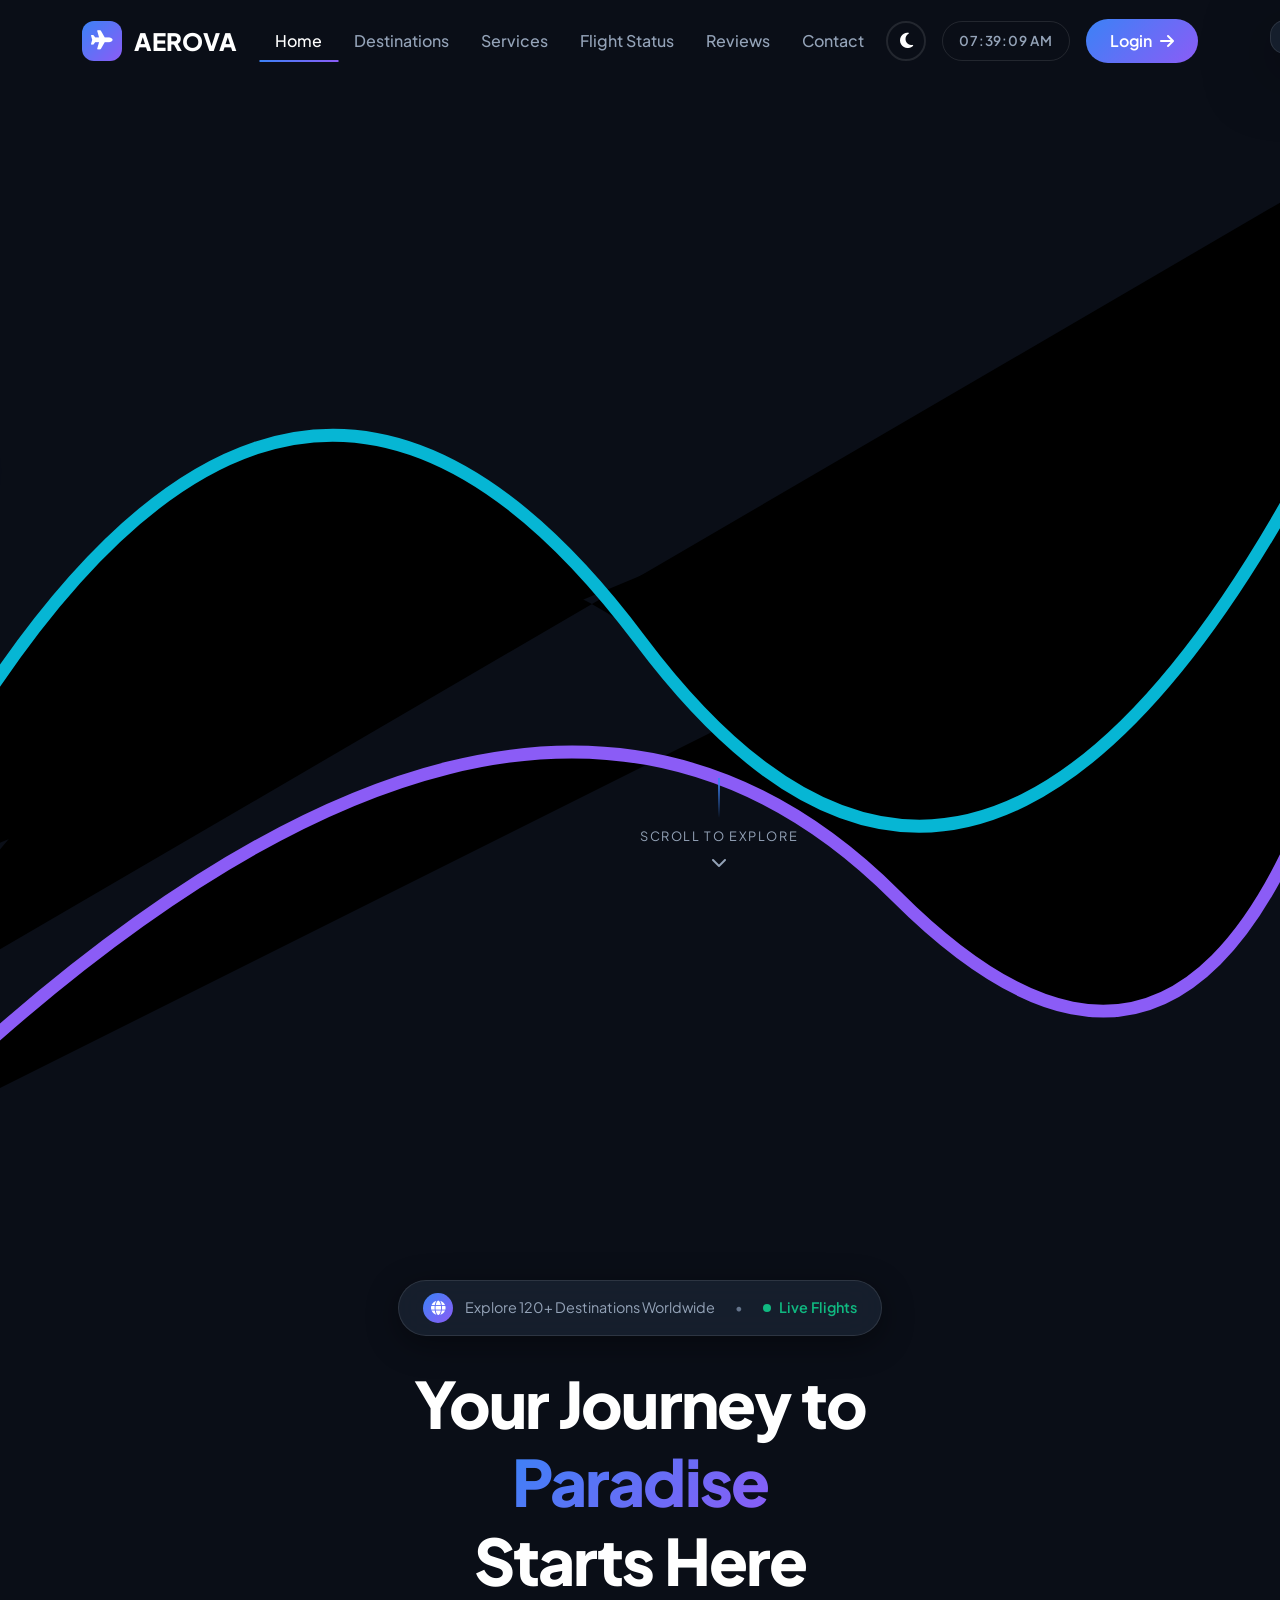
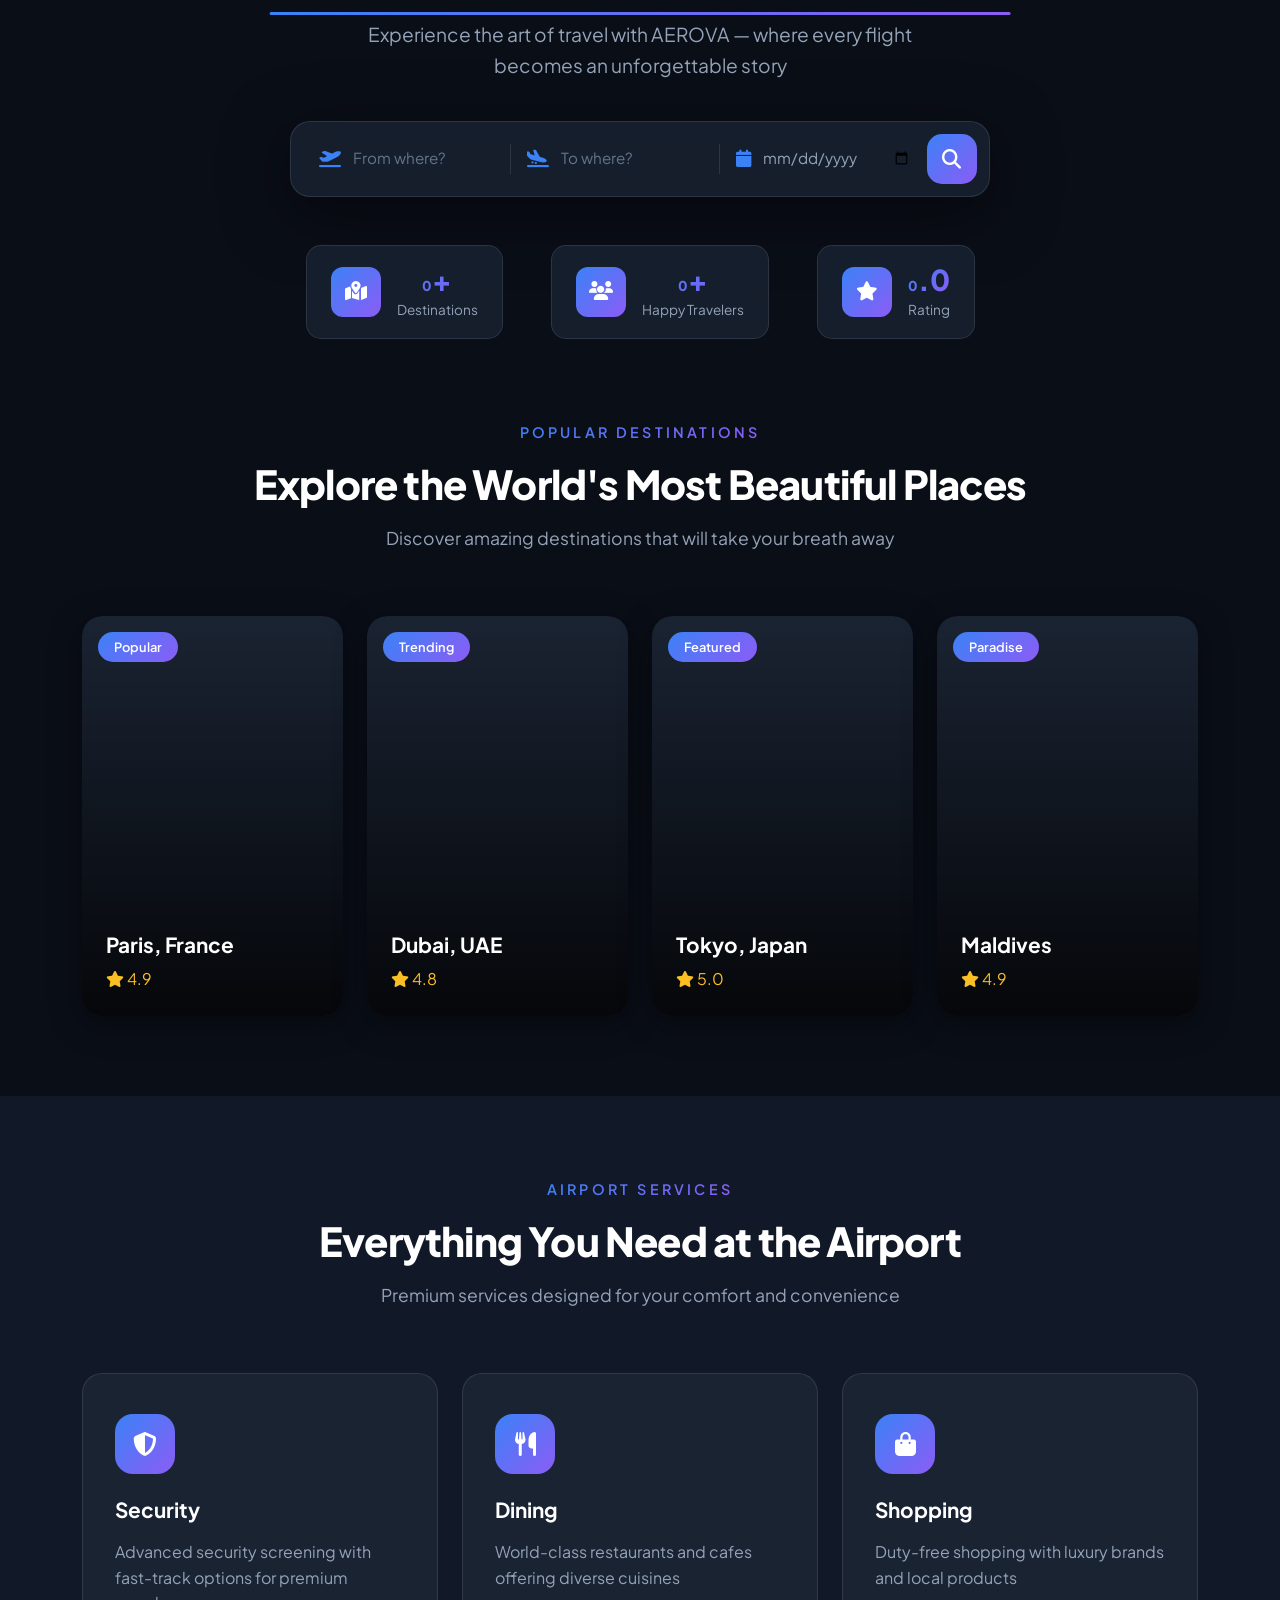
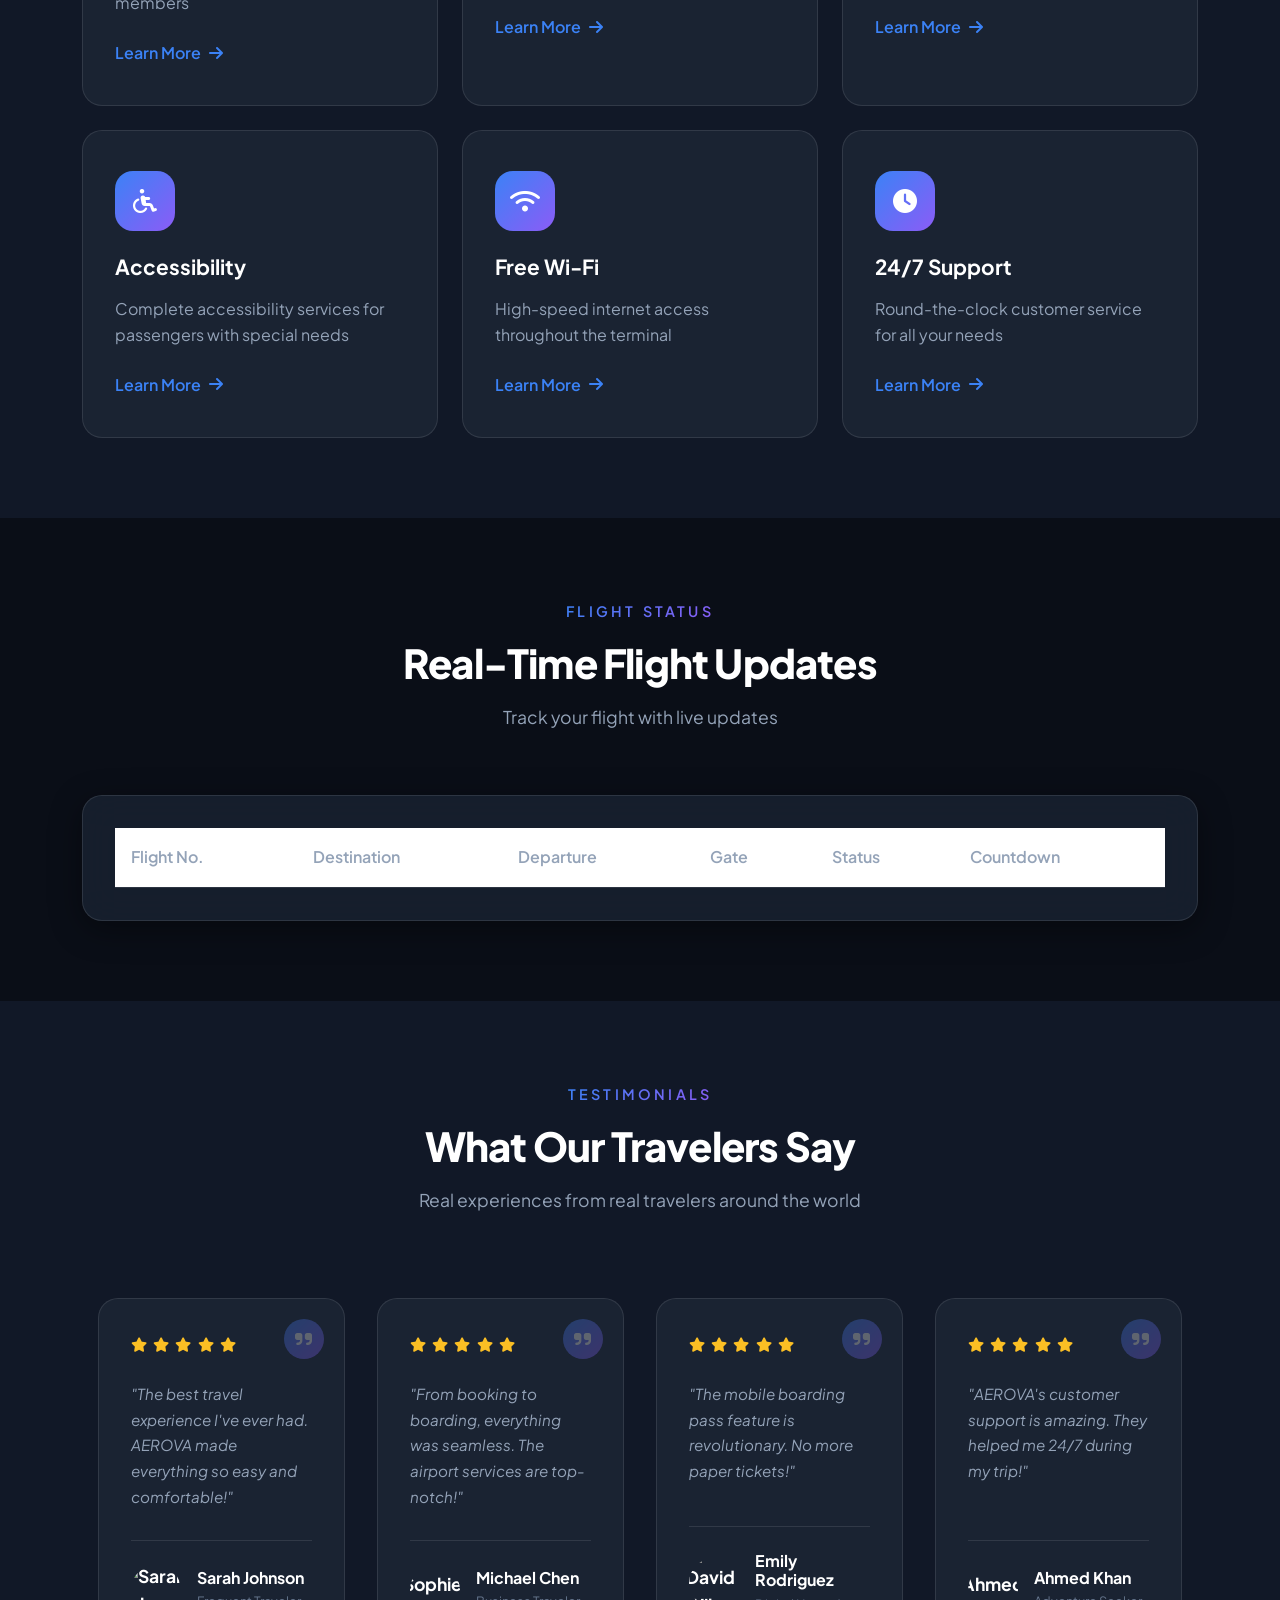
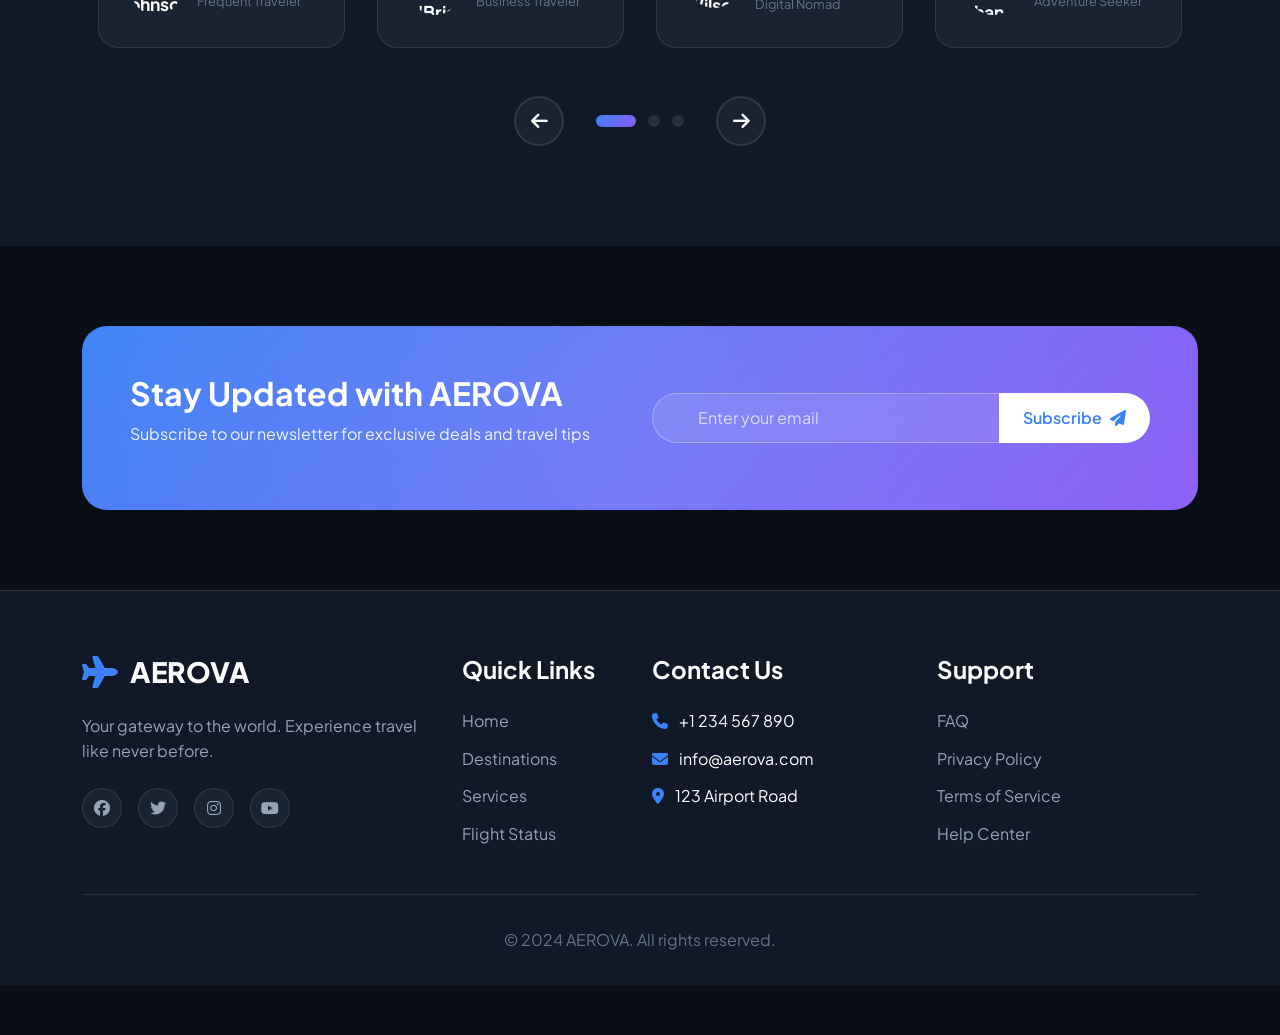
==== commit 16ef251f: "new update" ====
--- a/index.html
+++ b/index.html
@@ -104,155 +104,132 @@
             </div>
         </div>
     </nav>
-    <!-- Hero Section -->
-    <section class="hero" id="home">
-        <div class="hero-background">
-            <div class="gradient-overlay"></div>
-            <div class="stars"></div>
-        </div>
-
-        <div class="container hero-content">
-            <div class="row align-items-center min-vh-100">
-                <div class="col-lg-8 mx-auto text-center">
-                    <div class="hero-badge" data-aos="fade-down">
-                        <span class="pulse-dot"></span>
-                        #1 Premium Travel Experience
-                    </div>
-
-                    <h1 class="hero-title" data-aos="fade-up" data-aos-delay="100">
-                        Discover the World
-                        <span class="gradient-text">Beyond Your</span>
-                        <span class="typing-text" id="typingText"></span>
-                    </h1>
-
-                    <p class="hero-subtitle" data-aos="fade-up" data-aos-delay="200">
-                        Experience luxury travel like never before. From seamless booking to
-                        unforgettable journeys, AEROVA takes you there.
-                    </p>
-
-                    <div class="hero-buttons" data-aos="fade-up" data-aos-delay="300">
-                        <a href="#flight-search" class="btn btn-primary-hero">
+<!-- Hero Section -->
+<section class="hero-new" id="home">
+    <!-- Animated Sky Background -->
+    <div class="hero-sky">
+        <div class="sun-moon"></div>
+        <div class="clouds">
+            <div class="cloud-hero cloud-hero-1"></div>
+            <div class="cloud-hero cloud-hero-2"></div>
+            <div class="cloud-hero cloud-hero-3"></div>
+        </div>
+    </div>
+    
+    <!-- Flight Path Lines -->
+    <svg class="flight-paths" viewBox="0 0 100 100" preserveAspectRatio="none">
+        <path class="flight-path path-1" d="M-10,80 Q30,20 60,60 T110,10" />
+        <path class="flight-path path-2" d="M-10,90 Q40,40 70,70 T110,30" />
+        <path class="flight-path path-3" d="M-10,70 Q20,10 50,50 T110,20" />
+    </svg>
+    
+    <!-- Animated Plane -->
+    <div class="hero-plane">
+        <i class="fas fa-plane"></i>
+        <div class="plane-trail"></div>
+    </div>
+    
+    <div class="container hero-content-new">
+        <div class="row justify-content-center text-center">
+            <div class="col-lg-10">
+                <!-- Badge -->
+                <div class="hero-badge-new" data-aos="fade-down">
+                    <span class="badge-icon">
+                        <i class="fas fa-globe"></i>
+                    </span>
+                    <span>Explore 120+ Destinations Worldwide</span>
+                    <span class="badge-separator">•</span>
+                    <span class="badge-live">
+                        <span class="live-dot"></span>
+                        Live Flights
+                    </span>
+                </div>
+                
+                <!-- Main Title -->
+                <h1 class="hero-title-new" data-aos="fade-up" data-aos-delay="100">
+                    Your Journey to
+                    <span class="title-highlight">
+                        <span class="title-word">Paradise</span>
+                    </span>
+                    <span class="title-line"></span>
+                    Starts Here
+                </h1>
+                
+                <!-- Subtitle -->
+                <p class="hero-subtitle-new" data-aos="fade-up" data-aos-delay="200">
+                    Experience the art of travel with AEROVA — where every flight
+                    becomes an unforgettable story
+                </p>
+                
+                <!-- Quick Search -->
+                <div class="hero-quick-search" data-aos="fade-up" data-aos-delay="300">
+                    <div class="quick-search-box">
+                        <div class="quick-search-item">
+                            <i class="fas fa-plane-departure"></i>
+                            <input type="text" placeholder="From where?" id="heroFrom">
+                        </div>
+                        <div class="quick-search-divider"></div>
+                        <div class="quick-search-item">
+                            <i class="fas fa-plane-arrival"></i>
+                            <input type="text" placeholder="To where?" id="heroTo">
+                        </div>
+                        <div class="quick-search-divider"></div>
+                        <div class="quick-search-item">
+                            <i class="fas fa-calendar"></i>
+                            <input type="date" id="heroDate">
+                        </div>
+                        <button class="btn-quick-search">
                             <i class="fas fa-search"></i>
-                            Search Flights
-                        </a>
-                        <a href="#destinations" class="btn btn-outline-hero">
-                            Explore More
-                            <i class="fas fa-arrow-down"></i>
-                        </a>
-                    </div>
-
-                    <div class="hero-stats" data-aos="fade-up" data-aos-delay="400">
-                        <div class="stat-item">
-                            <h3 class="counter" data-target="120">0</h3>
+                        </button>
+                    </div>
+                </div>
+                
+                <!-- Stats -->
+<div class="hero-stats-new" data-aos="fade-up" data-aos-delay="400">
+                    <div class="stat-new">
+                        <div class="stat-icon">
+                            <i class="fas fa-map-marked-alt"></i>
+                        </div>
+                        <div class="stat-content">
+                            <h3><span class="counter" data-target="120">0</span>+</h3>
                             <span>Destinations</span>
                         </div>
-                        <div class="stat-divider"></div>
-                        <div class="stat-item">
-                            <h3 class="counter" data-target="2500">0</h3>
-                            <span>Daily Flights</span>
-                        </div>
-                        <div class="stat-divider"></div>
-                        <div class="stat-item">
-                            <h3 class="counter" data-target="150">0</h3>
-                            <span>Countries</span>
-                        </div>
-                        <div class="stat-divider"></div>
-                        <div class="stat-item">
-                            <h3 class="counter" data-target="5">0</h3>
-                            <span>Star Rating</span>
-                        </div>
-                    </div>
-                </div>
-            </div>
-
-            <a href="#flight-search" class="scroll-indicator">
-                <div class="mouse">
-                    <div class="wheel"></div>
-                </div>
-                <span>Scroll Down</span>
-            </a>
-        </div>
-    </section>
-
-    <!-- Flight Search Section -->
-    <section class="flight-search-section" id="flight-search">
-        <div class="container">
-            <div class="search-card glass-card" data-aos="fade-up">
-                <div class="search-tabs">
-                    <button class="search-tab active" data-tab="roundtrip">
-                        <i class="fas fa-exchange-alt"></i>
-                        Round Trip
-                    </button>
-                    <button class="search-tab" data-tab="oneway">
-                        <i class="fas fa-long-arrow-alt-right"></i>
-                        One Way
-                    </button>
-                    <button class="search-tab" data-tab="multi">
-                        <i class="fas fa-globe"></i>
-                        Multi City
-                    </button>
-                </div>
-                <form class="search-form" id="flightSearchForm">
-                    <div class="row g-3">
-                        <div class="col-lg-3 col-md-6">
-                            <label class="form-label">
-                                <i class="fas fa-plane-departure"></i>
-                                From
-                            </label>
-                            <input type="text" class="form-control" id="fromInput" placeholder="Departure City"
-                                required>
-                            <div class="autocomplete-suggestions" id="fromSuggestions"></div>
-                        </div>
-
-                        <div class="col-lg-3 col-md-6">
-                            <label class="form-label">
-                                <i class="fas fa-plane-arrival"></i>
-                                To
-                            </label>
-                            <input type="text" class="form-control" id="toInput" placeholder="Arrival City" required>
-                            <div class="autocomplete-suggestions" id="toSuggestions"></div>
-                        </div>
-
-                        <div class="col-lg-2 col-md-6">
-                            <label class="form-label">
-                                <i class="fas fa-calendar"></i>
-                                Departure
-                            </label>
-                            <input type="date" class="form-control" id="departureDate" required>
-                        </div>
-
-                        <div class="col-lg-2 col-md-6">
-                            <label class="form-label">
-                                <i class="fas fa-calendar-alt"></i>
-                                Return
-                            </label>
-                            <input type="date" class="form-control" id="returnDate">
-                        </div>
-
-                        <div class="col-lg-2 col-md-6">
-                            <label class="form-label">
-                                <i class="fas fa-users"></i>
-                                Passengers
-                            </label>
-                            <select class="form-select" id="passengers">
-                                <option value="1">1 Adult</option>
-                                <option value="2">2 Adults</option>
-                                <option value="3">3 Adults</option>
-                                <option value="4">4+ Adults</option>
-                            </select>
-                        </div>
-
-                        <div class="col-12">
-                            <button type="submit" class="btn btn-search-flights">
-                                <i class="fas fa-search"></i>
-                                Search Flights
-                            </button>
-                        </div>
-                    </div>
-                </form>
-            </div>
-        </div>
-    </section>
+                    </div>
+                    
+                    <div class="stat-new">
+                        <div class="stat-icon">
+                            <i class="fas fa-users"></i>
+                        </div>
+                        <div class="stat-content">
+                            <h3><span class="counter" data-target="2500">0</span>+</h3>
+                            <span>Happy Travelers</span>
+                        </div>
+                    </div>
+                    
+                    <div class="stat-new">
+                        <div class="stat-icon">
+                            <i class="fas fa-star"></i>
+                        </div>
+                        <div class="stat-content">
+                            <h3><span class="counter" data-target="5">0</span>.0</h3>
+                            <span>Rating</span>
+                        </div>
+                    </div>
+                </div>
+            </div>
+        </div>
+    </div>
+    
+    <!-- Scroll Indicator -->
+    <div class="scroll-indicator-new" data-aos="fade-up" data-aos-delay="500">
+        <div class="scroll-line"></div>
+        <span>Scroll to explore</span>
+        <i class="fas fa-chevron-down"></i>
+    </div>
+</section>
+
+
+
 
     <!-- Popular Destinations Section -->
     <section class="destinations-section" id="destinations">
@@ -480,87 +457,323 @@
         </div>
     </section>
 
-    <!-- Testimonials Section -->
-    <section class="testimonials-section" id="testimonials">
-        <div class="container">
-            <div class="section-header text-center" data-aos="fade-up">
-                <span class="section-label">Testimonials</span>
-                <h2 class="section-title">What Our Travelers Say</h2>
-                <p class="section-subtitle">Real experiences from real travelers</p>
-            </div>
-
-            <div class="testimonial-slider" data-aos="fade-up">
-                <div class="testimonial-track" id="testimonialTrack">
-                    <div class="testimonial-slide">
-                        <div class="testimonial-card">
-                            <div class="testimonial-avatar">
-                                <i class="fas fa-user"></i>
-                            </div>
-                            <div class="testimonial-stars">
-                                <i class="fas fa-star"></i>
-                                <i class="fas fa-star"></i>
-                                <i class="fas fa-star"></i>
-                                <i class="fas fa-star"></i>
-                                <i class="fas fa-star"></i>
-                            </div>
-                            <p class="testimonial-text">"The best travel experience I've ever had. AEROVA made
-                                everything so easy and comfortable!"</p>
-                            <h4>Sarah Johnson</h4>
-                            <span>Frequent Traveler</span>
-                        </div>
-                    </div>
-
-                    <div class="testimonial-slide">
-                        <div class="testimonial-card">
-                            <div class="testimonial-avatar">
-                                <i class="fas fa-user"></i>
-                            </div>
-                            <div class="testimonial-stars">
-                                <i class="fas fa-star"></i>
-                                <i class="fas fa-star"></i>
-                                <i class="fas fa-star"></i>
-                                <i class="fas fa-star"></i>
-                                <i class="fas fa-star"></i>
-                            </div>
-                            <p class="testimonial-text">"From booking to boarding, everything was seamless. The airport
-                                services are top-notch!"</p>
-                            <h4>Michael Chen</h4>
-                            <span>Business Traveler</span>
-                        </div>
-                    </div>
-
-                    <div class="testimonial-slide">
-                        <div class="testimonial-card">
-                            <div class="testimonial-avatar">
-                                <i class="fas fa-user"></i>
-                            </div>
-                            <div class="testimonial-stars">
-                                <i class="fas fa-star"></i>
-                                <i class="fas fa-star"></i>
-                                <i class="fas fa-star"></i>
-                                <i class="fas fa-star"></i>
-                                <i class="fas fa-star"></i>
-                            </div>
-                            <p class="testimonial-text">"The mobile boarding pass feature is revolutionary. No more
-                                paper tickets!"</p>
-                            <h4>Emily Rodriguez</h4>
-                            <span>Digital Nomad</span>
-                        </div>
-                    </div>
-                </div>
-
-                <div class="testimonial-controls">
-                    <button class="testimonial-btn" onclick="prevTestimonial()">
-                        <i class="fas fa-chevron-left"></i>
-                    </button>
-                    <div class="testimonial-dots" id="testimonialDots"></div>
-                    <button class="testimonial-btn" onclick="nextTestimonial()">
-                        <i class="fas fa-chevron-right"></i>
-                    </button>
-                </div>
-            </div>
-        </div>
-    </section>
+ <!-- Testimonials Section -->
+<section class="testimonials-section-new" id="testimonials">
+    <div class="container">
+        <div class="section-header text-center" data-aos="fade-up">
+            <span class="section-label">Testimonials</span>
+            <h2 class="section-title">What Our Travelers Say</h2>
+            <p class="section-subtitle">Real experiences from real travelers around the world</p>
+        </div>
+        
+        <div class="testimonial-slider-new" data-aos="fade-up" data-aos-delay="200">
+            <div class="testimonial-track-new" id="testimonialTrackNew">
+                <!-- Slide 1 (4 cards) -->
+                <div class="testimonial-slide-new">
+                    <div class="testimonial-card-new">
+                        <div class="testimonial-quote-icon">
+                            <i class="fas fa-quote-right"></i>
+                        </div>
+                        <div class="testimonial-stars">
+                            <i class="fas fa-star"></i>
+                            <i class="fas fa-star"></i>
+                            <i class="fas fa-star"></i>
+                            <i class="fas fa-star"></i>
+                            <i class="fas fa-star"></i>
+                        </div>
+                        <p class="testimonial-text-new">"The best travel experience I've ever had. AEROVA made everything so easy and comfortable!"</p>
+                        <div class="testimonial-user">
+                          <div class="user-avatar">
+    <img src="https://images.unsplash.com/photo-1494790108377-be9c29b29330?w=100&h=100&fit=crop&crop=faces" alt="Sarah Johnson">
+</div>
+                            <div class="user-info">
+                                <h4>Sarah Johnson</h4>
+                                <span>Frequent Traveler</span>
+                            </div>
+                        </div>
+                    </div>
+                    
+                    <div class="testimonial-card-new">
+                        <div class="testimonial-quote-icon">
+                            <i class="fas fa-quote-right"></i>
+                        </div>
+                        <div class="testimonial-stars">
+                            <i class="fas fa-star"></i>
+                            <i class="fas fa-star"></i>
+                            <i class="fas fa-star"></i>
+                            <i class="fas fa-star"></i>
+                            <i class="fas fa-star"></i>
+                        </div>
+                        <p class="testimonial-text-new">"From booking to boarding, everything was seamless. The airport services are top-notch!"</p>
+                        <div class="testimonial-user">
+                           <div class="user-avatar">
+    <img src="https://images.unsplash.com/photo-1531123897727-8f129e1688ce?w=100&h=100&fit=crop&crop=faces" alt="Sophie O'Brien">
+</div>
+                            <div class="user-info">
+                                <h4>Michael Chen</h4>
+                                <span>Business Traveler</span>
+                            </div>
+                        </div>
+                    </div>
+                    
+                    <div class="testimonial-card-new">
+                        <div class="testimonial-quote-icon">
+                            <i class="fas fa-quote-right"></i>
+                        </div>
+                        <div class="testimonial-stars">
+                            <i class="fas fa-star"></i>
+                            <i class="fas fa-star"></i>
+                            <i class="fas fa-star"></i>
+                            <i class="fas fa-star"></i>
+                            <i class="fas fa-star"></i>
+                        </div>
+<p class="testimonial-text-new">"The mobile boarding pass feature is revolutionary. No more paper tickets!"</p>
+                        <div class="testimonial-user">
+                       <div class="user-avatar">
+    <img src="https://images.unsplash.com/photo-1506794778202-cad84cf45f1d?w=100&h=100&fit=crop&crop=faces" alt="David Wilson">
+</div>
+                            <div class="user-info">
+                                <h4>Emily Rodriguez</h4>
+                                <span>Digital Nomad</span>
+                            </div>
+                        </div>
+                    </div>
+                    
+                    <div class="testimonial-card-new">
+                        <div class="testimonial-quote-icon">
+                            <i class="fas fa-quote-right"></i>
+                        </div>
+                        <div class="testimonial-stars">
+                            <i class="fas fa-star"></i>
+                            <i class="fas fa-star"></i>
+                            <i class="fas fa-star"></i>
+                            <i class="fas fa-star"></i>
+                            <i class="fas fa-star"></i>
+                        </div>
+                        <p class="testimonial-text-new">"AEROVA's customer support is amazing. They helped me 24/7 during my trip!"</p>
+                        <div class="testimonial-user">
+                                      <div class="user-avatar">
+    <img src="https://images.unsplash.com/photo-1500648767791-00dcc994a43e?w=100&h=100&fit=crop&crop=faces" alt="Ahmed Khan">
+</div>
+                            <div class="user-info">
+                                <h4>Ahmed Khan</h4>
+                                <span>Adventure Seeker</span>
+                            </div>
+                        </div>
+                    </div>
+                </div>
+                
+                <!-- Slide 2 (4 cards) -->
+                <div class="testimonial-slide-new">
+                    <div class="testimonial-card-new">
+                        <div class="testimonial-quote-icon">
+                            <i class="fas fa-quote-right"></i>
+                        </div>
+                        <div class="testimonial-stars">
+                            <i class="fas fa-star"></i>
+                            <i class="fas fa-star"></i>
+                            <i class="fas fa-star"></i>
+                            <i class="fas fa-star"></i>
+                            <i class="fas fa-star"></i>
+                        </div>
+                        <p class="testimonial-text-new">"The flight deals are unbeatable! I saved so much money on my Europe trip."</p>
+                        <div class="testimonial-user">
+                         <div class="user-avatar">
+    <img src="https://images.unsplash.com/photo-1534528741775-53994a69daeb?w=100&h=100&fit=crop&crop=faces" alt="Nina Patel">
+</div>
+                            <div class="user-info">
+                                <h4>Lisa Martinez</h4>
+                                <span>Budget Traveler</span>
+                            </div>
+                        </div>
+                    </div>
+                    
+                    <div class="testimonial-card-new">
+                        <div class="testimonial-quote-icon">
+                            <i class="fas fa-quote-right"></i>
+                        </div>
+                        <div class="testimonial-stars">
+                            <i class="fas fa-star"></i>
+                            <i class="fas fa-star"></i>
+                            <i class="fas fa-star"></i>
+                            <i class="fas fa-star"></i>
+                            <i class="fas fa-star"></i>
+                        </div>
+                        <p class="testimonial-text-new">"The airport guide feature is brilliant! I knew exactly where to go."</p>
+                        <div class="testimonial-user">
+<div class="user-avatar">
+    <img src="https://images.unsplash.com/photo-1472099645785-5658abf4ff4e?w=100&h=100&fit=crop&crop=faces" alt="James Thompson">
+</div>
+                            <div class="user-info">
+                                <h4>James Thompson</h4>
+                                <span>First Time Flyer</span>
+                            </div>
+                        </div>
+                    </div>
+                    
+                    <div class="testimonial-card-new">
+                        <div class="testimonial-quote-icon">
+                            <i class="fas fa-quote-right"></i>
+                        </div>
+                        <div class="testimonial-stars">
+                            <i class="fas fa-star"></i>
+                            <i class="fas fa-star"></i>
+                            <i class="fas fa-star"></i>
+                            <i class="fas fa-star"></i>
+                            <i class="fas fa-star"></i>
+                        </div>
+                        <p class="testimonial-text-new">"Lost & Found service helped me recover my luggage within hours!"</p>
+                        <div class="testimonial-user">
+                          <div class="user-avatar">
+    <img src="https://images.unsplash.com/photo-1544005313-94ddf0286df2?w=100&h=100&fit=crop&crop=faces" alt="Lisa Martinez">
+</div>
+                            <div class="user-info">
+                                <h4>Nina Patel</h4>
+                                <span>World Explorer</span>
+                            </div>
+                        </div>
+                    </div>
+                    
+                    <div class="testimonial-card-new">
+                        <div class="testimonial-quote-icon">
+                            <i class="fas fa-quote-right"></i>
+                        </div>
+                        <div class="testimonial-stars">
+                            <i class="fas fa-star"></i>
+                            <i class="fas fa-star"></i>
+                            <i class="fas fa-star"></i>
+                            <i class="fas fa-star"></i>
+                            <i class="fas fa-star"></i>
+                        </div>
+                        <p class="testimonial-text-new">"The dark mode is stunning! Works perfectly for night flights."</p>
+                        <div class="testimonial-user">
+                        <div class="user-avatar">
+    <img src="https://images.unsplash.com/photo-1500648767791-00dcc994a43e?w=100&h=100&fit=crop&crop=faces" alt="Robert Brown">
+</div>
+                            <div class="user-info">
+                                <h4>David Wilson</h4>
+                                <span>Tech Enthusiast</span>
+                            </div>
+                        </div>
+                    </div>
+                </div>
+                
+                <!-- Slide 3 (4 cards) -->
+                <div class="testimonial-slide-new">
+                    <div class="testimonial-card-new">
+                        <div class="testimonial-quote-icon">
+                            <i class="fas fa-quote-right"></i>
+                        </div>
+                        <div class="testimonial-stars">
+                            <i class="fas fa-star"></i>
+                            <i class="fas fa-star"></i>
+                            <i class="fas fa-star"></i>
+                            <i class="fas fa-star"></i>
+                            <i class="fas fa-star"></i>
+                        </div>
+                        <p class="testimonial-text-new">"Booking flights has never been easier. The interface is so intuitive!"</p>
+                        <div class="testimonial-user">
+                    <div class="user-avatar">
+    <img src="https://images.unsplash.com/photo-1500648767791-00dcc994a43e?w=100&h=100&fit=crop&crop=faces" alt="Ahmed Khan">
+</div>
+                            <div class="user-info">
+<h4>Sophie O'Brien</h4>
+                                <span>Travel Blogger</span>
+                            </div>
+                        </div>
+                    </div>
+                    
+                    <div class="testimonial-card-new">
+                        <div class="testimonial-quote-icon">
+                            <i class="fas fa-quote-right"></i>
+                        </div>
+                        <div class="testimonial-stars">
+                            <i class="fas fa-star"></i>
+                            <i class="fas fa-star"></i>
+                            <i class="fas fa-star"></i>
+                            <i class="fas fa-star"></i>
+                            <i class="fas fa-star"></i>
+                        </div>
+                        <p class="testimonial-text-new">"The loyalty program rewards are fantastic. Free upgrades every time!"</p>
+                        <div class="testimonial-user">
+                            <div class="user-avatar">
+    <img src="https://images.unsplash.com/photo-1438761681033-6461ffad8d80?w=100&h=100&fit=crop&crop=faces" alt="Emily Rodriguez">
+</div>
+                            <div class="user-info">
+                                <h4>Robert Brown</h4>
+                                <span>VIP Member</span>
+                            </div>
+                        </div>
+                    </div>
+                    
+                    <div class="testimonial-card-new">
+                        <div class="testimonial-quote-icon">
+                            <i class="fas fa-quote-right"></i>
+                        </div>
+                        <div class="testimonial-stars">
+                            <i class="fas fa-star"></i>
+                            <i class="fas fa-star"></i>
+                            <i class="fas fa-star"></i>
+                            <i class="fas fa-star"></i>
+                            <i class="fas fa-star"></i>
+                        </div>
+                        <p class="testimonial-text-new">"The real-time flight tracking keeps me updated on my family's arrivals."</p>
+                        <div class="testimonial-user">
+                    <div class="user-avatar">
+    <img src="https://images.unsplash.com/photo-1507003211169-0a1dd7228f2d?w=100&h=100&fit=crop&crop=faces" alt="Michael Chen">
+</div>
+                            <div class="user-info">
+                                <h4>Carlos Garcia</h4>
+                                <span>Family Traveler</span>
+                            </div>
+                        </div>
+                    </div>
+                    
+                    <div class="testimonial-card-new">
+                        <div class="testimonial-quote-icon">
+                            <i class="fas fa-quote-right"></i>
+                        </div>
+                        <div class="testimonial-stars">
+                            <i class="fas fa-star"></i>
+                            <i class="fas fa-star"></i>
+                            <i class="fas fa-star"></i>
+                            <i class="fas fa-star"></i>
+                            <i class="fas fa-star"></i>
+                        </div>
+                        <p class="testimonial-text-new">"AEROVA's app is a game-changer. Everything I need in one place!"</p>
+                        <div class="testimonial-user">
+<div class="user-avatar">
+    <img src="https://images.unsplash.com/photo-1463453091185-61582044d556?w=100&h=100&fit=crop&crop=faces" alt="Carlos Garcia">
+</div>
+                            <div class="user-info">
+                                <h4>Yuki Tanaka</h4>
+                                <span>Frequent Flyer</span>
+                            </div>
+                        </div>
+                    </div>
+                </div>
+            </div>
+            
+            <!-- Controls -->
+            <div class="testimonial-controls-new">
+<button class="testimonial-btn-new" onclick="prevTestimonialNew()">
+                    <i class="fas fa-arrow-left"></i>
+                </button>
+                
+                <div class="testimonial-dots-new" id="testimonialDotsNew">
+                    <button class="testimonial-dot-new active" onclick="goToTestimonialNew(0)"></button>
+                    <button class="testimonial-dot-new" onclick="goToTestimonialNew(1)"></button>
+                    <button class="testimonial-dot-new" onclick="goToTestimonialNew(2)"></button>
+                </div>
+                
+                <button class="testimonial-btn-new" onclick="nextTestimonialNew()">
+                    <i class="fas fa-arrow-right"></i>
+                </button>
+            </div>
+        </div>
+    </div>
+</section>
+
 
     <!-- Newsletter Section -->
     <section class="newsletter-section" id="contact">
--- a/styles.css
+++ b/styles.css
@@ -11,12 +11,10 @@
   --accent-secondary: #8b5cf6;
   --accent-tertiary: #06b6d4;
   --gradient-primary: linear-gradient(135deg, #3b82f6 0%, #8b5cf6 100%);
-  --gradient-hero: linear-gradient(
-    135deg,
-    #1e3a8a 0%,
-    #6d28d9 50%,
-    #0ea5e9 100%
-  );
+  --gradient-hero: linear-gradient(135deg,
+      #1e3a8a 0%,
+      #6d28d9 50%,
+      #0ea5e9 100%);
   --border-color: rgba(255, 255, 255, 0.1);
   --shadow-sm: 0 2px 8px rgba(0, 0, 0, 0.3);
   --shadow-md: 0 8px 32px rgba(0, 0, 0, 0.4);
@@ -38,12 +36,10 @@
   --accent-secondary: #7c3aed;
   --accent-tertiary: #0891b2;
   --gradient-primary: linear-gradient(135deg, #2563eb 0%, #7c3aed 100%);
-  --gradient-hero: linear-gradient(
-    135deg,
-    #bfdbfe 0%,
-    #ddd6fe 50%,
-    #a5f3fc 100%
-  );
+  --gradient-hero: linear-gradient(135deg,
+      #bfdbfe 0%,
+      #ddd6fe 50%,
+      #a5f3fc 100%);
   --border-color: rgba(0, 0, 0, 0.1);
   --shadow-sm: 0 2px 8px rgba(0, 0, 0, 0.1);
   --shadow-md: 0 8px 32px rgba(0, 0, 0, 0.15);
@@ -70,6 +66,7 @@
   line-height: 1.6;
   overflow-x: hidden;
   transition: var(--transition-slow);
+  margin: 0;
 }
 
 body.loading {
@@ -165,6 +162,7 @@
 }
 
 @keyframes planeFly {
+
   0%,
   100% {
     transform: translateX(-20px) rotate(-10deg);
@@ -293,6 +291,7 @@
 }
 
 @keyframes cloudMove {
+
   0%,
   100% {
     transform: translateX(0);
@@ -314,6 +313,7 @@
 }
 
 @keyframes pulse {
+
   0%,
   100% {
     opacity: 0.5;
@@ -338,17 +338,16 @@
 /*  Navigation  */
 #mainNav {
   padding: 1rem 0;
-  background: transparent;
+  background: var(--bg-primary);
   transition: var(--transition);
   z-index: 1000;
 }
 
 #mainNav.scrolled {
-  background: var(--bg-glass);
-  backdrop-filter: blur(20px);
-  -webkit-backdrop-filter: blur(20px);
+  background: var(--bg-primary);
   box-shadow: var(--shadow-md);
   padding: 0.5rem 0;
+  border-bottom: 1px solid var(--border-color);
 }
 
 .navbar-brand {
@@ -374,6 +373,7 @@
 }
 
 @keyframes brandFloat {
+
   0%,
   100% {
     transform: translateY(0) rotate(-5deg);
@@ -456,13 +456,15 @@
 }
 
 .live-clock {
-  font-size: 0.9rem;
+  font-size: 0.85rem;
   font-weight: 600;
   color: var(--text-secondary);
   padding: 0.5rem 1rem;
   border: 1px solid var(--border-color);
   border-radius: 20px;
-  letter-spacing: 0.1rem;
+  letter-spacing: 0.05rem;
+  white-space: nowrap;
+  /* ✅ جلوگیری از شکستن خط / min-width: 110px; / ✅ عرض ثابت / display: inline-flex; align-items: center; justify-content: center; font-variant-numeric: tabular-nums; / ✅ اعداد با عرض یکسان / flex-shrink: 0; / ✅ جلوگیری از فشرده شدن */
 }
 
 .btn-login {
@@ -549,11 +551,9 @@
   left: 0;
   width: 100%;
   height: 100%;
-  background: radial-gradient(
-    circle at center,
-    transparent 0%,
-    var(--bg-primary) 70%
-  );
+  background: radial-gradient(circle at center,
+      transparent 0%,
+      var(--bg-primary) 70%);
 }
 
 .stars {
@@ -575,6 +575,7 @@
 }
 
 @keyframes twinkle {
+
   0%,
   100% {
     opacity: 0.3;
@@ -613,6 +614,7 @@
 }
 
 @keyframes pulseDot {
+
   0%,
   100% {
     box-shadow: 0 0 0 0 rgba(16, 185, 129, 0.7);
@@ -648,6 +650,7 @@
 }
 
 @keyframes blink {
+
   0%,
   100% {
     border-color: var(--accent-primary);
@@ -1402,11 +1405,9 @@
   right: -50%;
   width: 200%;
   height: 200%;
-  background: radial-gradient(
-    circle,
-    rgba(255, 255, 255, 0.1) 0%,
-    transparent 70%
-  );
+  background: radial-gradient(circle,
+      rgba(255, 255, 255, 0.1) 0%,
+      transparent 70%);
   animation: rotate 10s linear infinite;
 }
 
@@ -1476,6 +1477,7 @@
   position: relative;
   z-index: 2;
   border-top: 1px solid var(--border-color);
+  margin-bottom: 0 !important;
 }
 
 .footer-brand {
@@ -1862,12 +1864,12 @@
   transition: var(--transition);
 }
 
-.checkbox-container input:checked + .checkmark {
+.checkbox-container input:checked+.checkmark {
   background: var(--accent-primary);
   border-color: var(--accent-primary);
 }
 
-.checkbox-container input:checked + .checkmark::after {
+.checkbox-container input:checked+.checkmark::after {
   content: "✓";
   position: absolute;
   top: 50%;
@@ -2015,11 +2017,9 @@
   right: -50%;
   width: 200%;
   height: 200%;
-  background: radial-gradient(
-    circle,
-    rgba(255, 255, 255, 0.1) 0%,
-    transparent 70%
-  );
+  background: radial-gradient(circle,
+      rgba(255, 255, 255, 0.1) 0%,
+      transparent 70%);
   animation: rotate 10s linear infinite;
 }
 
@@ -2199,9 +2199,754 @@
   padding-top: 120px !important;
   padding-bottom: 50px !important;
 }
+
 .hero-content {
   margin-top: 20px;
 }
+
 .hero .min-vh-100 {
   min-height: calc(100vh - 120px) !important;
 }
+
+.path-1 {
+  stroke-width: 1;
+  stroke-dasharray: 5 5;
+  animation: pathDraw 3s linear infinite;
+}
+
+.path-2 {
+  stroke: var(--accent-secondary);
+  animation-delay: 1s;
+}
+
+.path-3 {
+  stroke: var(--accent-tertiary);
+  animation-delay: 2s;
+}
+
+@keyframes pathDraw {
+  0% {
+    stroke-dashoffset: 100;
+  }
+
+  100% {
+    stroke-dashoffset: -100;
+  }
+}
+
+/* Animated Plane */
+.hero-plane {
+  position: absolute;
+  top: 45%; left: -150px;
+  font-size: 5rem;
+   color: var(--accent-primary);
+  animation: planeFlyAcross 15s linear infinite;
+  z-index: 3;
+  filter: drop-shadow(0 0 30px rgba(59, 130, 246, 0.6));
+}
+
+.plane-trail {
+  position: absolute;
+  top: 50%;
+  right: 100%;
+  width: 100px;
+  height: 2px;
+  background: linear-gradient(90deg, transparent, var(--accent-primary));
+  opacity: 0.5;
+}
+
+@keyframes planeFlyAcross {
+  0% {
+    transform: translateX(0) translateY(0) rotate(-5deg);
+    opacity: 0;
+  }
+
+  5% {
+    opacity: 1;
+  }
+
+  45% {
+    transform: translateX(50vw) translateY(-100px) rotate(0deg);
+  }
+
+  50% {
+    transform: translateX(55vw) translateY(-110px) rotate(2deg);
+  }
+
+  95% {
+    opacity: 1;
+  }
+
+  100% {
+    transform: translateX(110vw) translateY(-200px) rotate(5deg);
+    opacity: 0;
+  }
+}
+
+/* Content */
+.hero-content-new {
+  position: relative;
+  z-index: 5;
+}
+
+/* Badge */
+.hero-badge-new {
+  display: inline-flex;
+  align-items: center;
+  gap: 0.75rem;
+  background: var(--bg-glass);
+  backdrop-filter: blur(20px);
+  padding: 0.75rem 1.5rem;
+  border-radius: 50px;
+  border: 1px solid var(--border-color);
+  color: var(--text-secondary);
+  font-size: 0.9rem;
+  margin-bottom: 2rem;
+  box-shadow: var(--shadow-md);
+}
+
+.badge-icon {
+  width: 30px;
+  height: 30px;
+  background: var(--gradient-primary);
+  border-radius: 50%;
+  display: flex;
+  align-items: center;
+  justify-content: center;
+  color: #ffffff;
+  font-size: 0.9rem;
+}
+
+.badge-separator {
+  color: var(--text-muted);
+  margin: 0 0.5rem;
+}
+
+.badge-live {
+  display: flex;
+  align-items: center;
+  gap: 0.5rem;
+  color: #10b981;
+  font-weight: 600;
+}
+
+.live-dot {
+  width: 8px;
+  height: 8px;
+  background: #10b981;
+  border-radius: 50%;
+  animation: pulseDot 2s infinite;
+}
+
+/* Title */
+.hero-title-new {
+  font-size: 4rem;
+  font-weight: 800;
+  line-height: 1.1;
+  margin-bottom: 1.5rem;
+  letter-spacing: -0.03em;
+  color: var(--text-primary);
+}
+
+.title-highlight {
+  position: relative;
+  display: block;
+  margin: 0.5rem 0;
+}
+
+.title-word {
+  background: var(--gradient-primary);
+  -webkit-background-clip: text;
+  -webkit-text-fill-color: transparent;
+  background-clip: text;
+  position: relative;
+  z-index: 2;
+}
+
+.title-line {
+  position: absolute;
+  bottom: -20px;
+  left: 50%;
+  transform: translateX(-50%);
+  width: 80%;
+  height: 3px;
+  background: var(--gradient-primary);
+  border-radius: 2px;
+  animation: titleLineGrow 2s ease-in-out infinite;
+}
+
+@keyframes titleLineGrow {
+
+  0%,
+  100% {
+    width: 60%;
+    opacity: 0.5;
+  }
+
+  50% {
+    width: 90%;
+    opacity: 1;
+  }
+}
+
+/* Subtitle */
+.hero-subtitle-new {
+  font-size: 1.2rem;
+  color: var(--text-secondary);
+  margin-bottom: 2.5rem;
+  max-width: 600px;
+  margin-left: auto;
+  margin-right: auto;
+  line-height: 1.6;
+}
+
+/* Quick Search */
+.hero-quick-search {
+  margin-bottom: 3rem;
+}
+
+.quick-search-box {
+  display: flex;
+  align-items: center;
+  background: var(--bg-glass);
+  backdrop-filter: blur(20px);
+  border: 1px solid var(--border-color);
+  border-radius: 20px;
+  padding: 0.75rem;
+  max-width: 700px;
+  margin: 0 auto;
+  box-shadow: var(--shadow-lg);
+  transition: var(--transition);
+}
+
+.quick-search-box:hover {
+  border-color: var(--accent-primary);
+  box-shadow: var(--shadow-glow);
+}
+
+.quick-search-item {
+  flex: 1;
+  display: flex;
+  align-items: center;
+  gap: 0.75rem;
+  padding: 0.5rem 1rem;
+}
+
+.quick-search-item i {
+  color: var(--accent-primary);
+  font-size: 1.1rem;
+}
+
+.quick-search-item input {
+  background: transparent;
+  border: none;
+  color: var(--text-primary);
+  width: 100%;
+  font-size: 0.95rem;
+  outline: none;
+}
+
+.quick-search-item input::placeholder {
+  color: var(--text-muted);
+}
+
+.quick-search-item input[type="date"] {
+  color: var(--text-secondary);
+}
+
+.quick-search-divider {
+  width: 1px;
+  height: 30px;
+  background: var(--border-color);
+}
+
+.btn-quick-search {
+  width: 50px;
+  height: 50px;
+  background: var(--gradient-primary);
+  border: none;
+  border-radius: 15px;
+  color: #ffffff;
+  font-size: 1.2rem;
+  cursor: pointer;
+  transition: var(--transition);
+  flex-shrink: 0;
+}
+
+.btn-quick-search:hover {
+  transform: scale(1.05);
+  box-shadow: var(--shadow-glow);
+}
+
+/* Stats */
+.hero-stats-new {
+  display: flex;
+  justify-content: center;
+  gap: 3rem;
+  flex-wrap: wrap;
+}
+
+.stat-new {
+  display: flex;
+  align-items: center;
+  gap: 1rem;
+  padding: 1rem 1.5rem;
+  background: var(--bg-glass);
+  backdrop-filter: blur(20px);
+  border: 1px solid var(--border-color);
+  border-radius: 15px;
+  transition: var(--transition);
+}
+
+.stat-new:hover {
+  transform: translateY(-5px);
+  box-shadow: var(--shadow-md);
+  border-color: var(--accent-primary);
+}
+
+.stat-icon {
+  width: 50px;
+  height: 50px;
+  background: var(--gradient-primary);
+  border-radius: 12px;
+  display: flex;
+  align-items: center;
+  justify-content: center;
+  color: #ffffff;
+  font-size: 1.2rem;
+}
+
+.stat-content h3 {
+  font-size: 1.8rem;
+  font-weight: 800;
+  margin: 0;
+  background: var(--gradient-primary);
+  -webkit-background-clip: text;
+  -webkit-text-fill-color: transparent;
+  background-clip: text;
+}
+
+.stat-content span {
+  color: var(--text-secondary);
+  font-size: 0.85rem;
+}
+
+/* Scroll Indicator */
+.scroll-indicator-new {
+  position: absolute;
+  bottom: 30px;
+  left: 50%;
+  transform: translateX(-50%);
+  display: flex;
+  flex-direction: column;
+  align-items: center;
+  gap: 0.5rem;
+  color: var(--text-secondary);
+  z-index: 5;
+}
+
+.scroll-line {
+  width: 2px;
+  height: 40px;
+  background: linear-gradient(180deg, var(--accent-primary), transparent);
+  animation: scrollLine 2s ease-in-out infinite;
+}
+
+.scroll-indicator-new span {
+  font-size: 0.8rem;
+  letter-spacing: 0.1rem;
+  text-transform: uppercase;
+}
+
+.scroll-indicator-new i {
+  animation: scrollArrow 2s ease-in-out infinite;
+}
+
+@keyframes scrollLine {
+
+  0%,
+  100% {
+    height: 30px;
+    opacity: 0.5;
+  }
+
+  50% {
+    height: 50px;
+    opacity: 1;
+  }
+}
+
+@keyframes scrollArrow {
+
+  0%,
+  100% {
+    transform: translateY(0);
+    opacity: 0.5;
+  }
+
+  50% {
+    transform: translateY(5px);
+    opacity: 1;
+  }
+}
+
+/* Responsive */
+@media (max-width: 991px) {
+  .hero-title-new {
+    font-size: 3rem;
+  }
+
+  .hero-stats-new {
+    gap: 1.5rem;
+  }
+
+  .quick-search-box {
+    flex-direction: column;
+    gap: 0.5rem;
+  }
+
+  .quick-search-divider {
+    width: 100%;
+    height: 1px;
+  }
+
+  .btn-quick-search {
+    width: 100%;
+  }
+}
+
+@media (max-width: 767px) {
+  .hero-title-new {
+    font-size: 2.5rem;
+  }
+
+  .hero-subtitle-new {
+    font-size: 1rem;
+  }
+
+  .stat-new {
+    padding: 0.75rem 1rem;
+  }
+
+  .stat-icon {
+    width: 40px;
+    height: 40px;
+    font-size: 1rem;
+  }
+
+  .stat-content h3 {
+    font-size: 1.5rem;
+  }
+
+  .hero-badge-new {
+    font-size: 0.8rem;
+    padding: 0.5rem 1rem;
+  }
+}
+
+/* ============ New Testimonials Section ============ */
+.testimonials-section-new {
+    padding: 5rem 0;
+    position: relative;
+    z-index: 2;
+    background: var(--bg-secondary);
+    overflow: hidden;
+}
+
+.testimonial-slider-new {
+    position: relative;
+    overflow: hidden;
+    padding: 20px 0;
+}
+
+.testimonial-track-new {
+    display: flex;
+    transition: transform 0.8s cubic-bezier(0.4, 0, 0.2, 1);
+}
+
+.testimonial-slide-new {
+    min-width: 100%;
+    display: grid;
+    grid-template-columns: repeat(4, 1fr);
+    gap: 2rem;
+    padding: 0 1rem;
+}
+
+/* Card Styles */
+.testimonial-card-new {
+    background: var(--bg-card);
+    border: 1px solid var(--border-color);
+    border-radius: 20px;
+    padding: 2rem;
+    position: relative;
+    transition: all 0.4s cubic-bezier(0.4, 0, 0.2, 1);
+    overflow: hidden;
+    display: flex;
+    flex-direction: column;
+    min-height: 350px;
+}
+
+.testimonial-card-new::before {
+    content: '';
+    position: absolute;
+    top: 0;
+    left: 0;
+    width: 100%;
+    height: 4px;
+    background: var(--gradient-primary);
+    transform: scaleX(0);
+    transition: transform 0.4s ease;
+}
+
+.testimonial-card-new:hover {
+    transform: translateY(-10px) scale(1.02);
+    box-shadow: var(--shadow-lg);
+    border-color: var(--accent-primary);
+}
+
+.testimonial-card-new:hover::before {
+    transform: scaleX(1);
+}
+
+/* Quote Icon */
+.testimonial-quote-icon {
+    position: absolute;
+    top: 20px;
+    right: 20px;
+    width: 40px;
+    height: 40px;
+    background: var(--gradient-primary);
+    border-radius: 50%;
+    display: flex;
+    align-items: center;
+    justify-content: center;
+    color: #ffffff;
+    font-size: 1.2rem;
+    opacity: 0.3;
+    transition: all 0.4s ease;
+}
+
+.testimonial-card-new:hover .testimonial-quote-icon {
+    opacity: 1;
+    transform: rotate(180deg) scale(1.2);
+}
+
+/* Stars */
+.testimonial-stars {
+    margin-bottom: 1.5rem;
+}
+
+.testimonial-stars i {
+    color: #fbbf24;
+    font-size: 0.9rem;
+    margin-right: 0.2rem;
+    animation: starPulse 2s ease-in-out infinite;
+}
+
+.testimonial-stars i:nth-child(2) {
+    animation-delay: 0.1s;
+}
+
+.testimonial-stars i:nth-child(3) {
+    animation-delay: 0.2s;
+}
+
+.testimonial-stars i:nth-child(4) {
+    animation-delay: 0.3s;
+}
+
+.testimonial-stars i:nth-child(5) {
+    animation-delay: 0.4s;
+}
+
+@keyframes starPulse {
+    0%, 100% {
+        transform: scale(1);
+    }
+    50% {
+        transform: scale(1.1);
+        color: #f59e0b;
+    }
+}
+
+/* Text */
+.testimonial-text-new {
+    color: var(--text-secondary);
+    font-size: 0.95rem;
+    line-height: 1.7;
+    font-style: italic;
+    flex-grow: 1;
+    margin-bottom: 1.5rem;
+}
+
+/* User */
+.testimonial-user {
+    display: flex;
+    align-items: center;
+    gap: 1rem;
+    padding-top: 1.5rem;
+    border-top: 1px solid var(--border-color);
+}
+
+.user-avatar {
+    width: 50px;
+    height: 50px;
+    border-radius: 50%;
+    display: flex;
+    align-items: center;
+    justify-content: center;
+    color: #ffffff;
+    font-weight: 700;
+    font-size: 1.1rem;
+    flex-shrink: 0;
+    position: relative;
+    overflow: hidden;
+}
+
+.user-avatar::after {
+    content: '';
+    position: absolute;
+    top: -2px;
+    right: -2px;
+    bottom: -2px;
+    left: -2px;
+border-radius: 50%;
+    border: 2px solid transparent;
+    transition: all 0.4s ease;
+}
+
+.testimonial-card-new:hover .user-avatar::after {
+    border-color: var(--accent-primary);
+    transform: scale(1.1);
+}
+
+.user-info h4 {
+    font-size: 1rem;
+    font-weight: 700;
+    margin: 0;
+    color: var(--text-primary);
+}
+
+.user-info span {
+    font-size: 0.8rem;
+    color: var(--text-muted);
+}
+
+/* Controls */
+.testimonial-controls-new {
+    display: flex;
+    align-items: center;
+    justify-content: center;
+    gap: 2rem;
+    margin-top: 3rem;
+}
+
+.testimonial-btn-new {
+    width: 50px;
+    height: 50px;
+    background: var(--bg-card);
+    border: 2px solid var(--border-color);
+    border-radius: 50%;
+    color: var(--text-primary);
+    cursor: pointer;
+    transition: all 0.4s ease;
+    display: flex;
+    align-items: center;
+    justify-content: center;
+    font-size: 1.2rem;
+    position: relative;
+    overflow: hidden;
+}
+
+.testimonial-btn-new::before {
+    content: '';
+    position: absolute;
+    top: 50%;
+    left: 50%;
+    width: 0;
+    height: 0;
+    background: var(--gradient-primary);
+    border-radius: 50%;
+    transform: translate(-50%, -50%);
+    transition: width 0.4s ease, height 0.4s ease;
+}
+
+.testimonial-btn-new:hover {
+    border-color: transparent;
+    color: #ffffff;
+    transform: scale(1.1);
+    box-shadow: var(--shadow-glow);
+}
+
+.testimonial-btn-new:hover::before {
+    width: 100%;
+    height: 100%;
+}
+
+.testimonial-btn-new i {
+    position: relative;
+    z-index: 2;
+}
+
+/* Dots */
+.testimonial-dots-new {
+    display: flex;
+    gap: 0.75rem;
+}
+
+.testimonial-dot-new {
+    width: 12px;
+    height: 12px;
+    background: var(--border-color);
+    border: none;
+    border-radius: 50%;
+    cursor: pointer;
+    transition: all 0.4s ease;
+    position: relative;
+}
+
+.testimonial-dot-new:hover {
+    background: var(--accent-primary);
+    transform: scale(1.2);
+}
+
+.testimonial-dot-new.active {
+    width: 40px;
+    border-radius: 10px;
+    background: var(--gradient-primary);
+}
+
+/* Responsive */
+@media (max-width: 1200px) {
+    .testimonial-slide-new {
+        grid-template-columns: repeat(2, 1fr);
+        gap: 1.5rem;
+    }
+    
+    .testimonial-card-new {
+        min-height: 300px;
+    }
+}
+
+@media (max-width: 767px) {
+    .testimonial-slide-new {
+        grid-template-columns: 1fr;
+        gap: 1rem;
+    }
+    
+    .testimonial-card-new {
+        min-height: auto;
+        padding: 1.5rem;
+    }
+    
+    .testimonial-controls-new {
+        gap: 1rem;
+    }
+    
+    .testimonial-btn-new {
+        width: 40px;
+        height: 40px;
+        font-size: 1rem;
+    }
+}
+
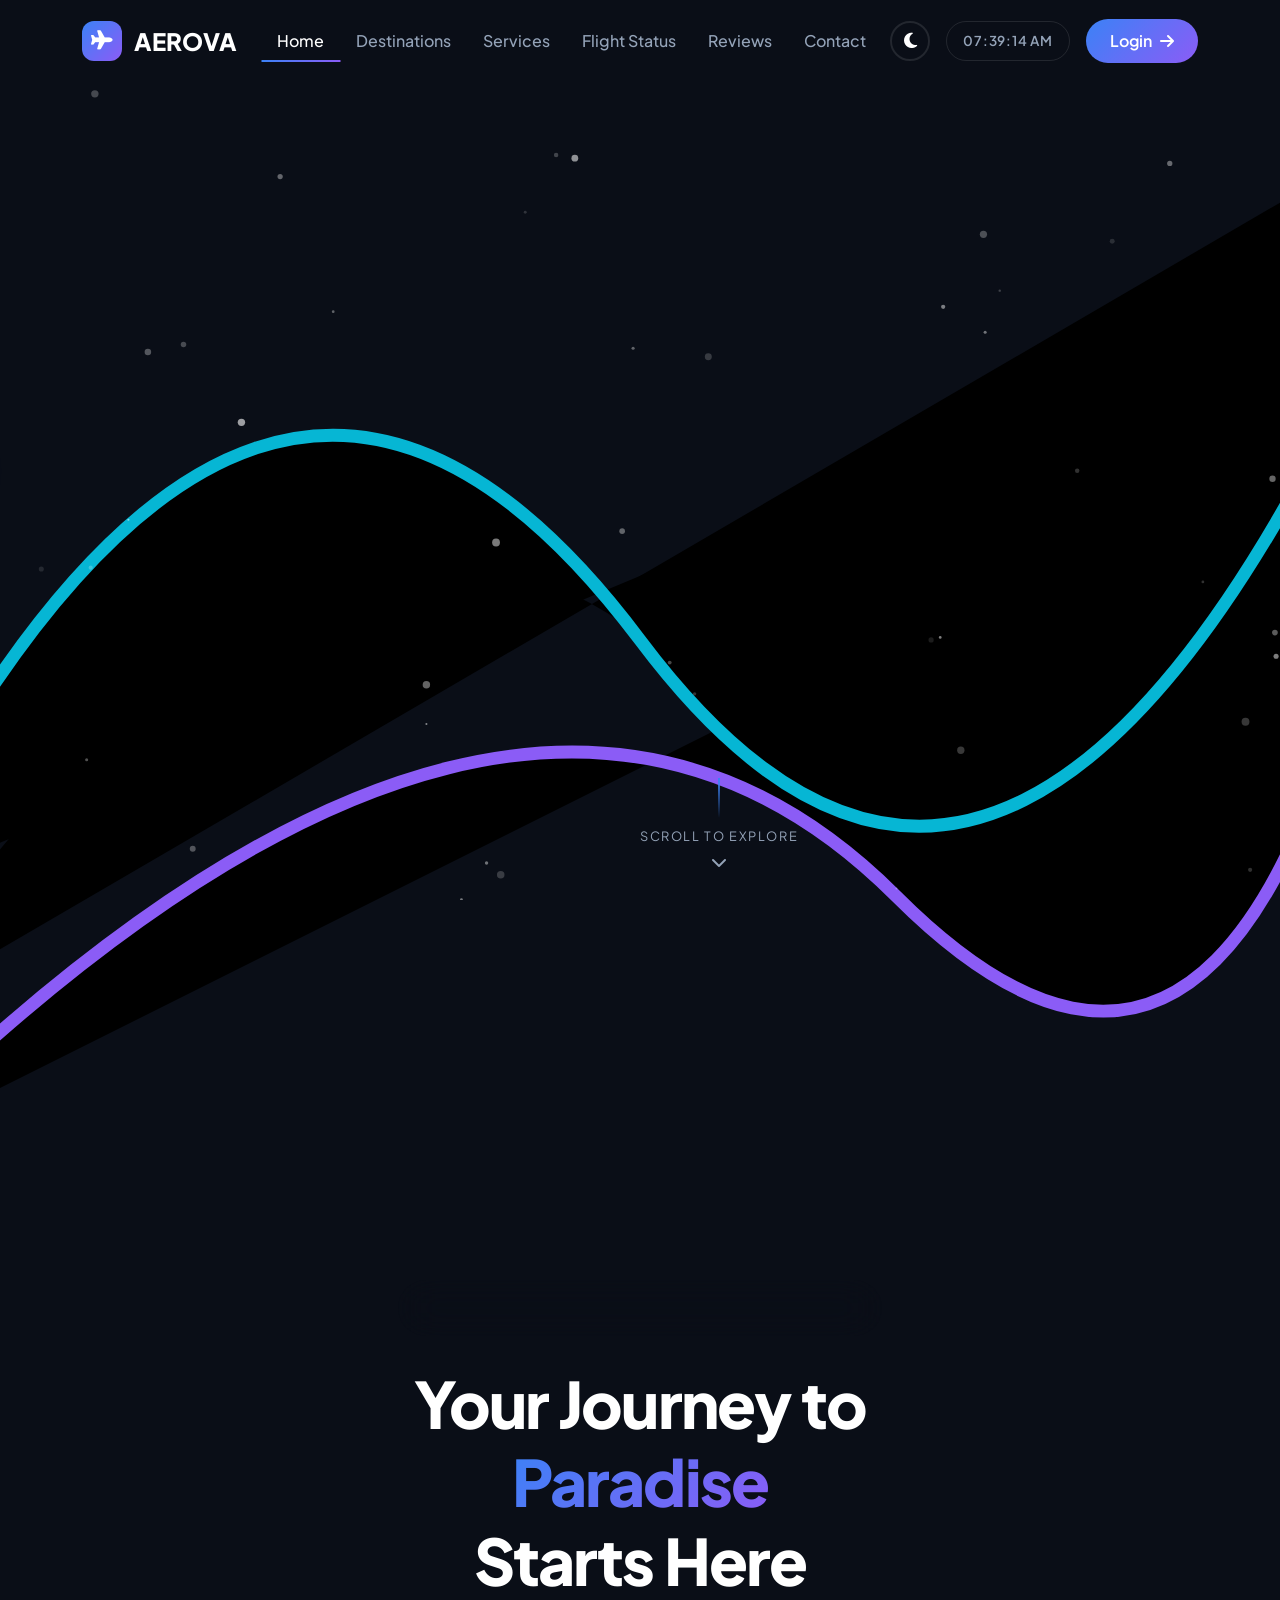
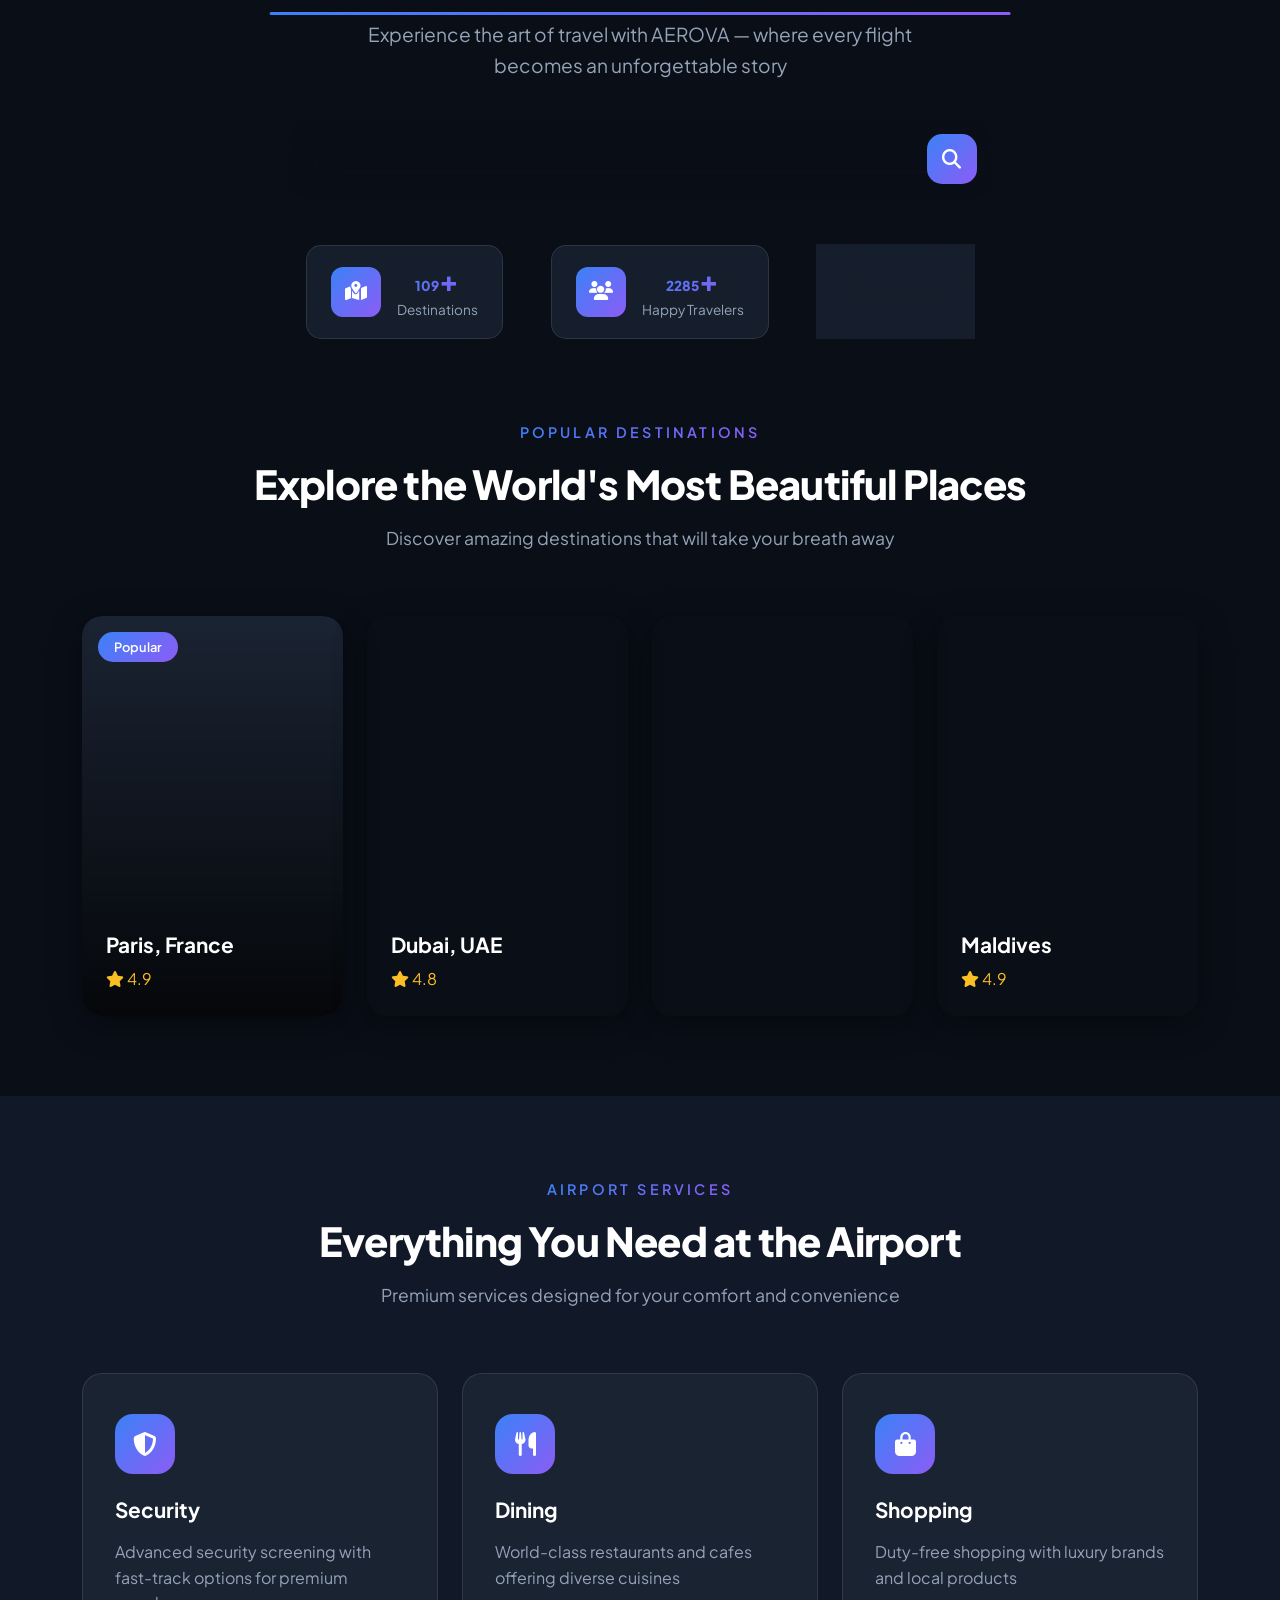
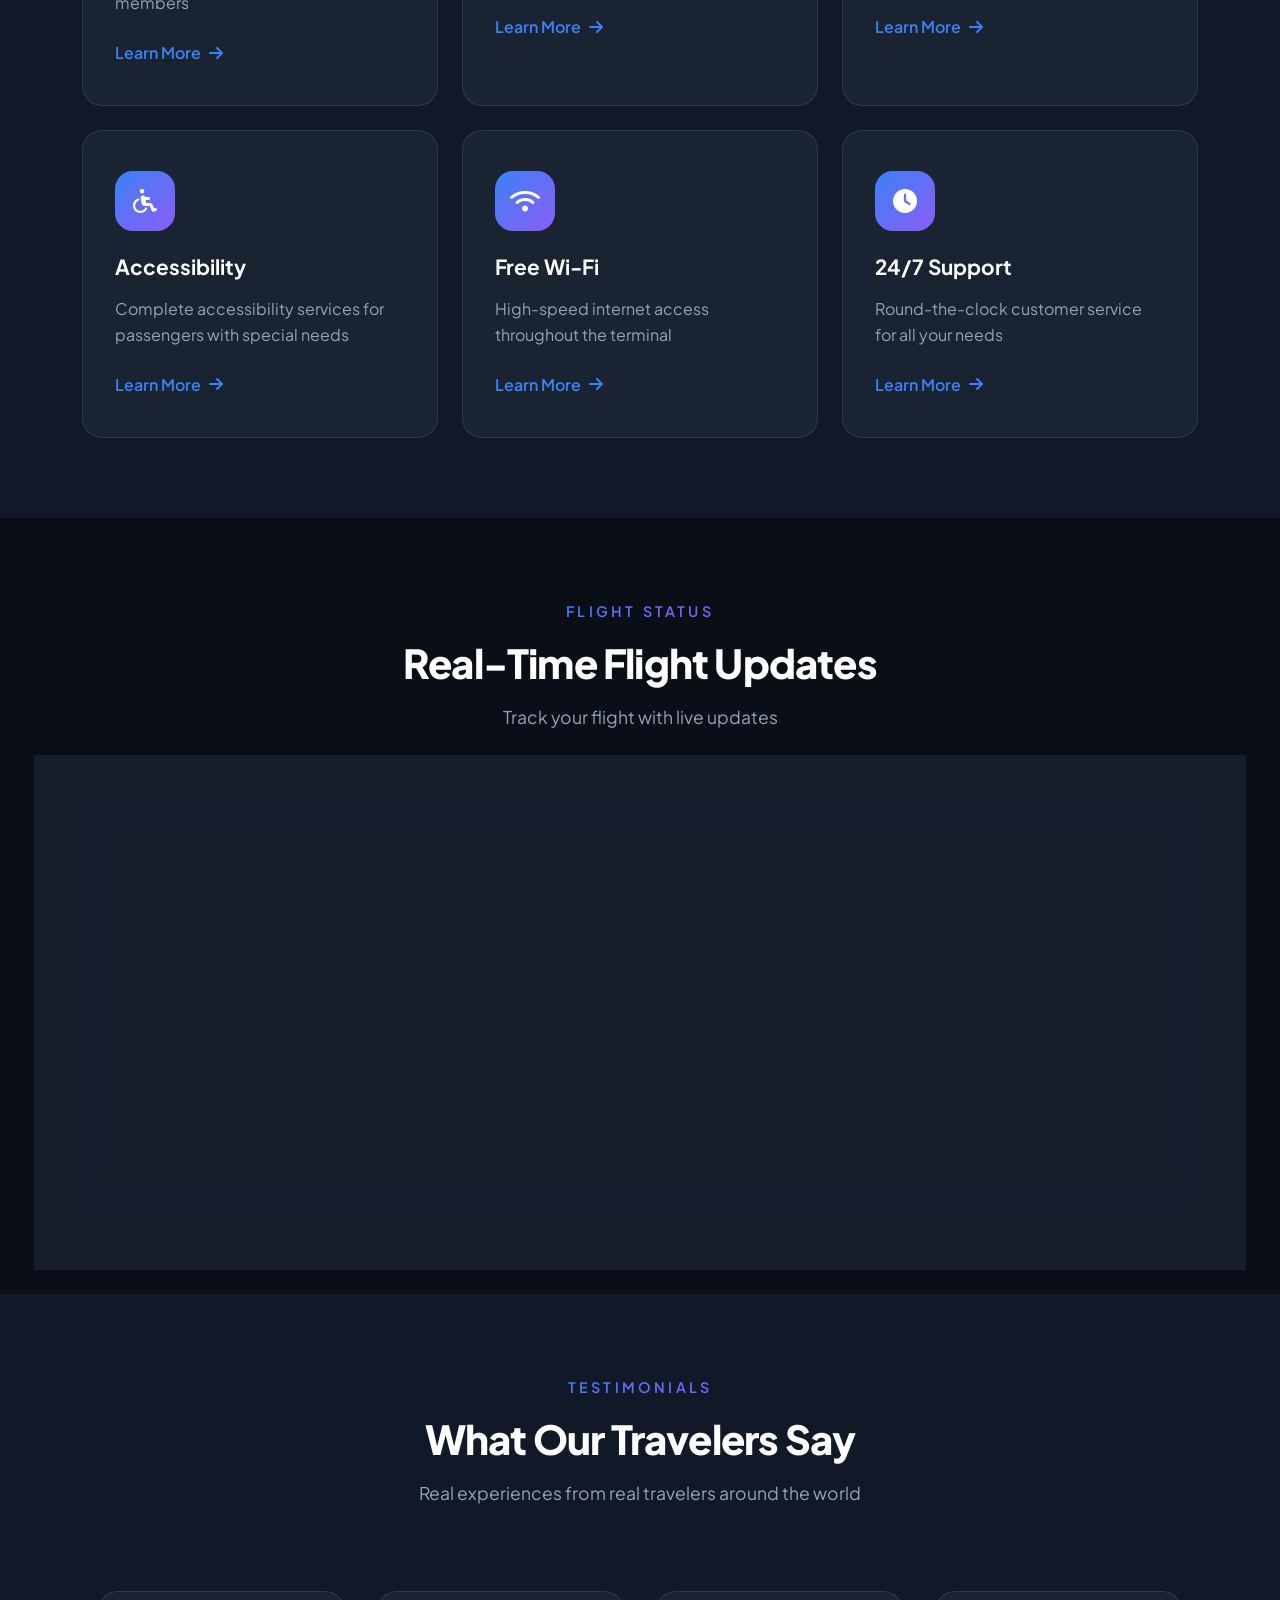
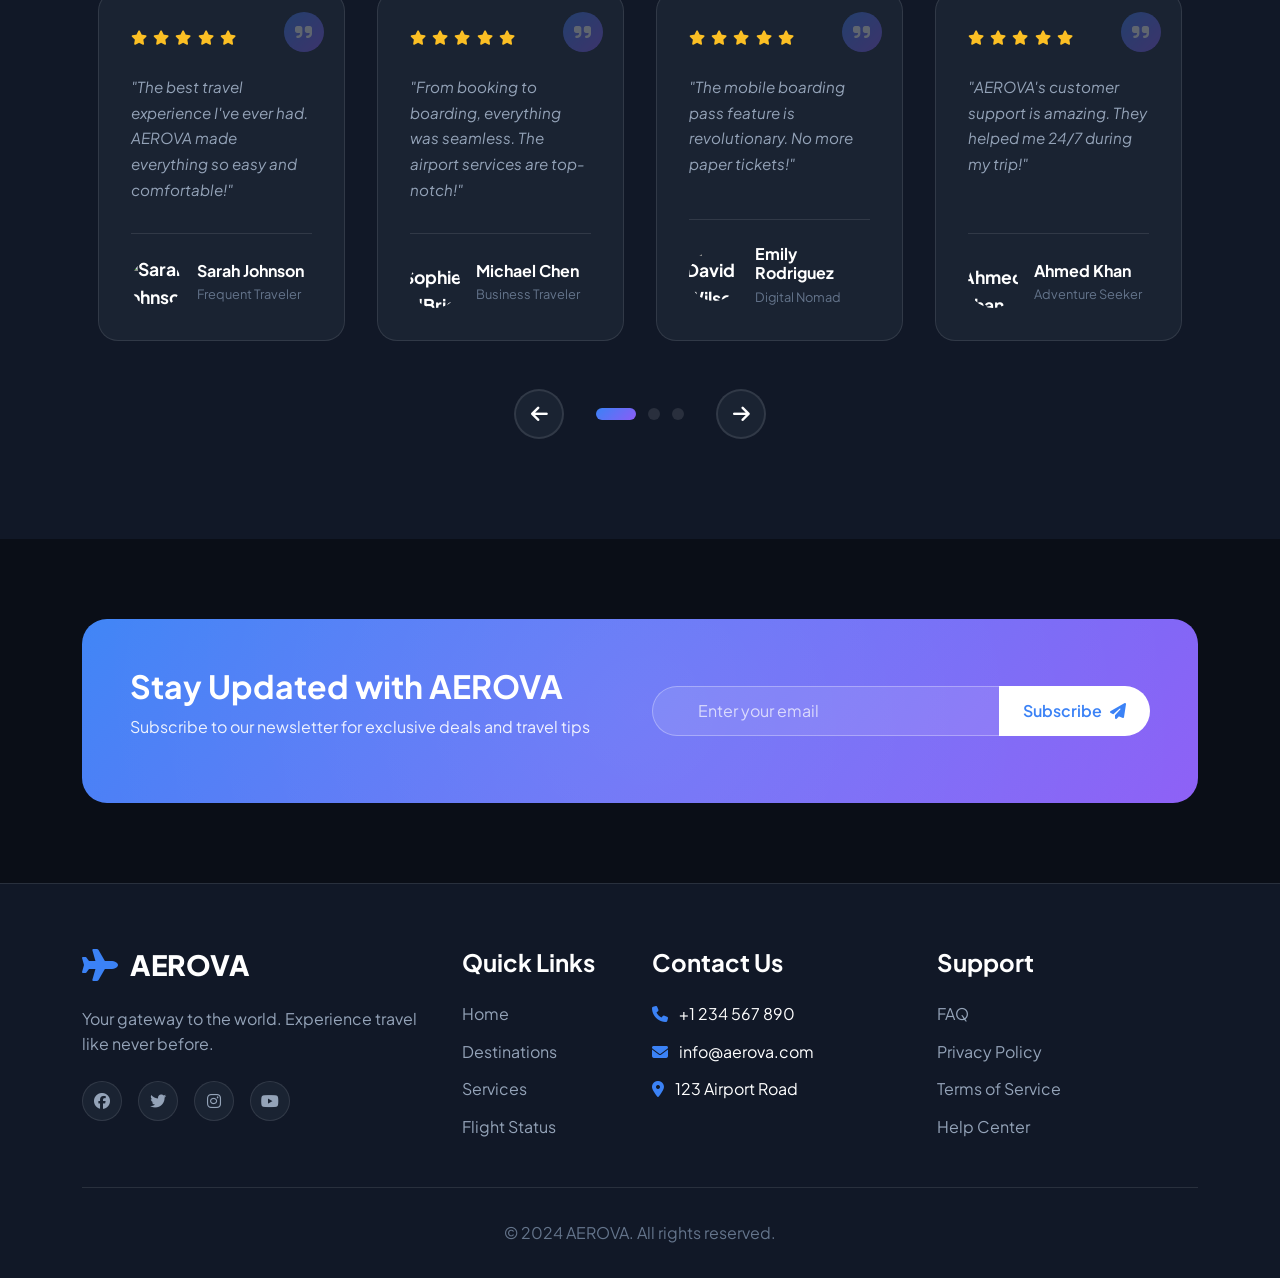
==== commit ae232e2d: "an update on all file" ====
--- a/index.html
+++ b/index.html
@@ -854,17 +854,6 @@
         </div>
     </footer>
 
-    <!-- Back to Top Button -->
-    <button id="backToTop" class="back-to-top" onclick="scrollToTop()">
-        <i class="fas fa-arrow-up"></i>
-        <svg class="progress-circle" width="50" height="50">
-            <circle cx="25" cy="25" r="23" class="progress-circle-background" />
-            <circle cx="25" cy="25" r="23" class="progress-circle-foreground" id="progressCircle" />
-        </svg>
-    </button>
-
-    <!-- Toast Notification -->
-    <div id="toast" class="toast-notification"></div>
 
     <!-- Scripts -->
     <script src="https://cdn.jsdelivr.net/npm/bootstrap@5.3.0/dist/js/bootstrap.bundle.min.js"></script>
--- a/styles.css
+++ b/styles.css
@@ -2950,3 +2950,191 @@
     }
 }
 
+
+   
+        /* Hero Section */
+        .flights-hero {
+            position: relative;
+            min-height: 60vh;
+            display: flex;
+            align-items: center;
+            overflow: hidden;
+            padding-top: 120px;
+            padding-bottom: 150px;
+            background: linear-gradient(180deg, #0a0e17 0%, #1a2332 100%);
+        }
+        
+        [data-theme="light"] .flights-hero {
+            background: linear-gradient(180deg, #bfdbfe 0%, #dbeafe 100%);
+        }
+        
+        .flights-hero-bg {
+            position: absolute;
+            top: 0;
+            left: 0;
+            width: 100%;
+            height: 100%;
+            background-image: url('https://images.unsplash.com/photo-1436491865332-7a61a109cc05?auto=format&fit=crop&w=1920&q=70');
+            background-size: cover;
+            background-position: center;
+            opacity: 0.15;
+        }
+        
+        .flights-hero-overlay {
+            position: absolute;
+            top: 0;
+            left: 0;
+            width: 100%;
+            height: 100%;
+            background: linear-gradient(180deg, rgba(10, 14, 23, 0.5) 0%, rgba(10, 14, 23, 0.3) 50%, var(--bg-primary) 100%);
+        }
+        
+        .flights-hero-content {
+            position: relative;
+            z-index: 3;
+        }
+        
+        /* Search Panel */
+        .flights-search-wrap {
+            position: relative;
+            z-index: 5;
+            margin-top: -100px;
+        }
+        
+        /* Flight Cards */
+        .flight-card-aerova {
+            background: var(--bg-glass);
+            backdrop-filter: blur(20px);
+            border: 1px solid var(--border-color);
+            border-radius: 20px;
+            padding: 1.5rem;
+            margin-bottom: 1rem;
+            transition: var(--transition);
+            position: relative;
+            overflow: hidden;
+        }
+        
+        .flight-card-aerova::before {
+            content: '';
+            position: absolute;
+            top: 0;
+            left: 0;
+            width: 4px;
+            height: 100%;
+            background: var(--gradient-primary);
+            opacity: 0;
+            transition: var(--transition);
+        }
+        
+        .flight-card-aerova:hover {
+            transform: translateY(-5px);
+            box-shadow: var(--shadow-md);
+            border-color: var(--accent-primary);
+        }
+        
+        .flight-card-aerova:hover::before {
+            opacity: 1;
+        }
+        
+        .airline-logo-circle {
+            width: 50px;
+            height: 50px;
+            background: var(--gradient-primary);
+            border-radius: 50%;
+            display: flex;
+            align-items: center;
+            justify-content: center;
+            color: #ffffff;
+            font-size: 1.2rem;
+            flex-shrink: 0;
+        }
+        
+        /* Flight Status Board */
+        .status-board-aerova {
+            background: var(--bg-glass);
+            backdrop-filter: blur(20px);
+            border: 1px solid var(--border-color);
+            border-radius: 25px;
+            padding: 2rem;
+            box-shadow: var(--shadow-md);
+        }
+        
+        /* Destination Cards */
+        .dest-card-aerova {
+            position: relative;
+            border-radius: 20px;
+            overflow: hidden;
+            min-height: 350px;
+            display: flex;
+            align-items: flex-end;
+            border: 1px solid var(--border-color);
+            transition: var(--transition);
+            cursor: pointer;
+        }
+        
+        .dest-card-aerova:hover {
+            transform: translateY(-8px);
+            box-shadow: var(--shadow-lg);
+        }
+        
+        .dest-card-aerova img {
+            position: absolute;
+            top: 0;
+            left: 0;
+            width: 100%;
+            height: 100%;
+            object-fit: cover;
+            transition: transform 0.6s ease;
+        }
+        
+        .dest-card-aerova:hover img {
+            transform: scale(1.1);
+        }
+        
+        .dest-overlay-aerova {
+            position: absolute;
+            top: 0;
+            left: 0;
+            width: 100%;
+            height: 100%;
+            background: linear-gradient(180deg, transparent 0%, rgba(10, 14, 23, 0.8) 60%, rgba(10, 14, 23, 0.95) 100%);
+        }
+        
+        /* Filter Panel */
+        .filter-panel-aerova {
+            background: var(--bg-card);
+            border: 1px solid var(--border-color);
+            border-radius: 20px;
+            padding: 1.5rem;
+            position: sticky;
+            top: 100px;
+        }
+        
+        /* Responsive */
+        @media (max-width: 991px) {
+            .flights-hero {
+                min-height: 50vh;
+                padding-top: 100px;
+                padding-bottom: 120px;
+            }
+            
+            .flights-search-wrap {
+                margin-top: -80px;
+            }
+            
+            .filter-panel-aerova {
+                position: static;
+            }
+        }
+        
+        @media (max-width: 767px) {
+            .flights-hero {
+                min-height: 40vh;
+                padding-top: 80px;
+                padding-bottom: 100px;
+            }
+            
+            .flights-search-wrap {
+                margin-top: -60px;
+            }
+        }
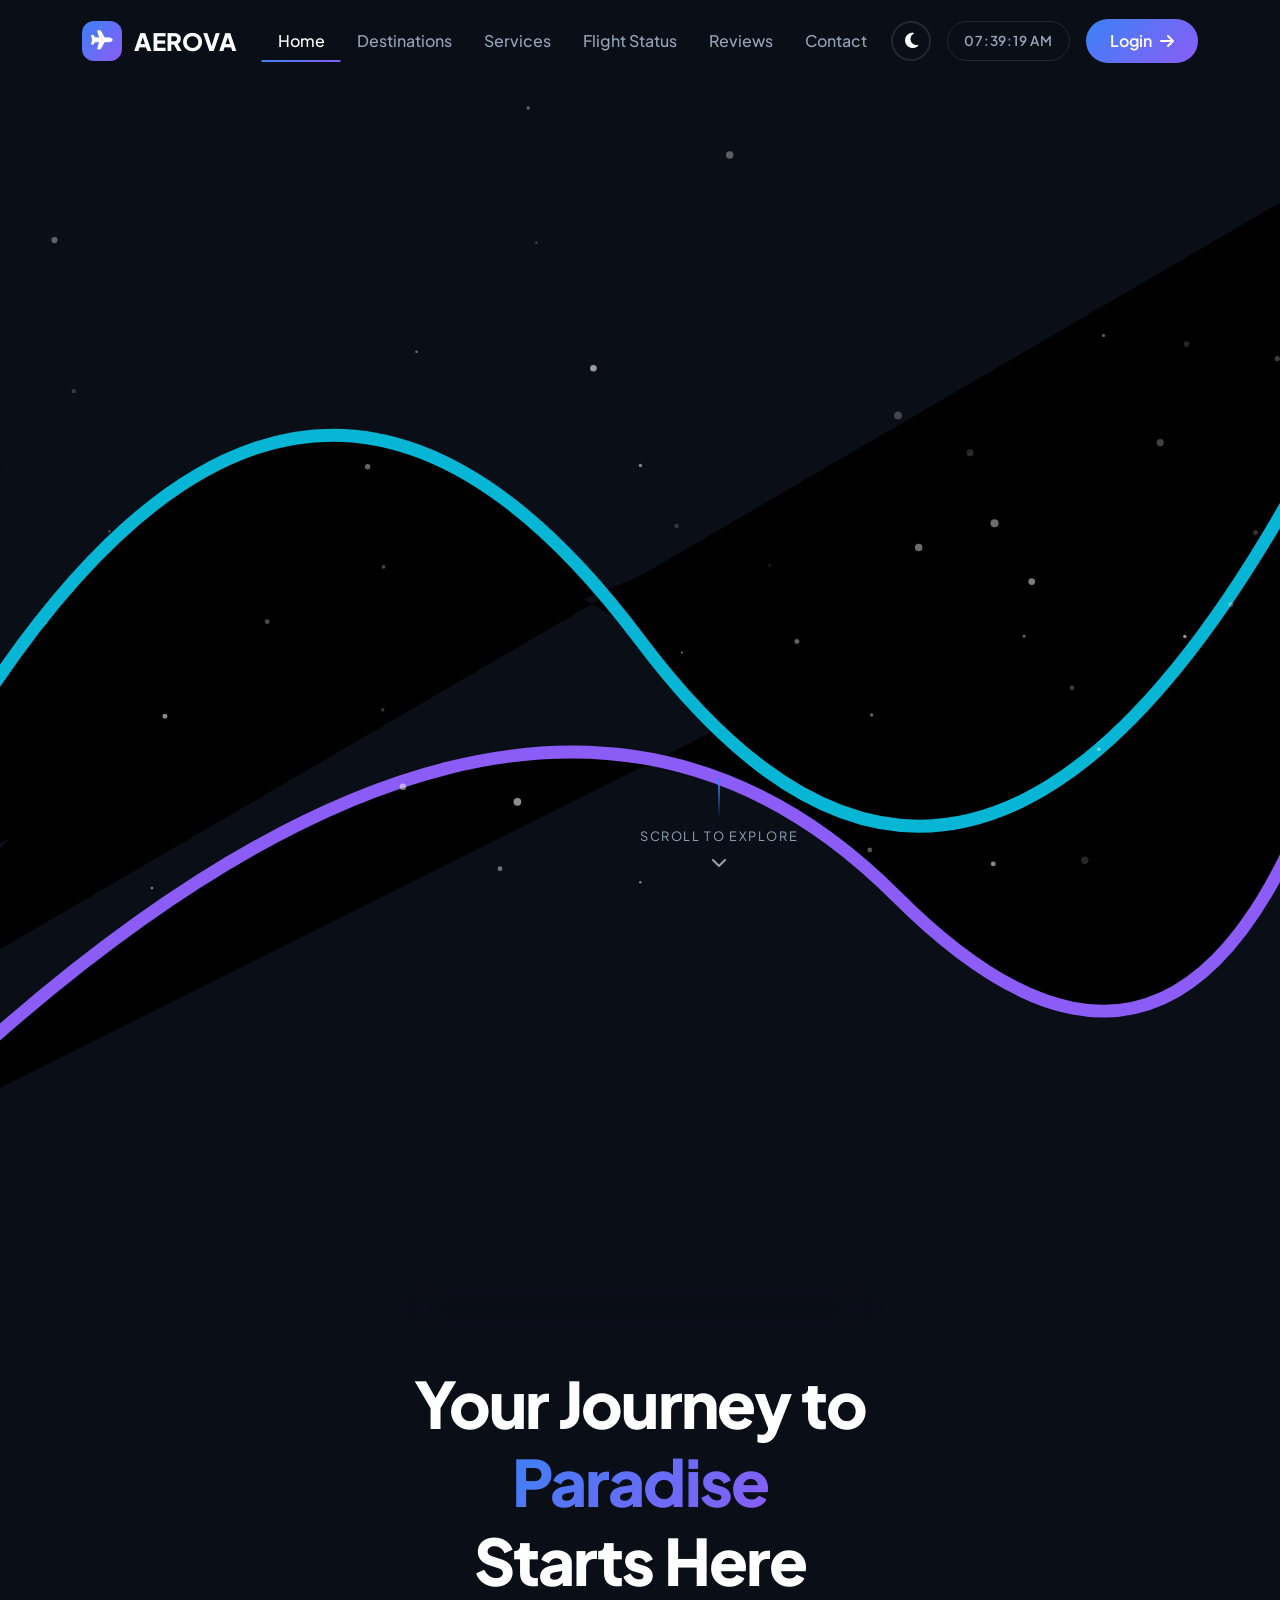
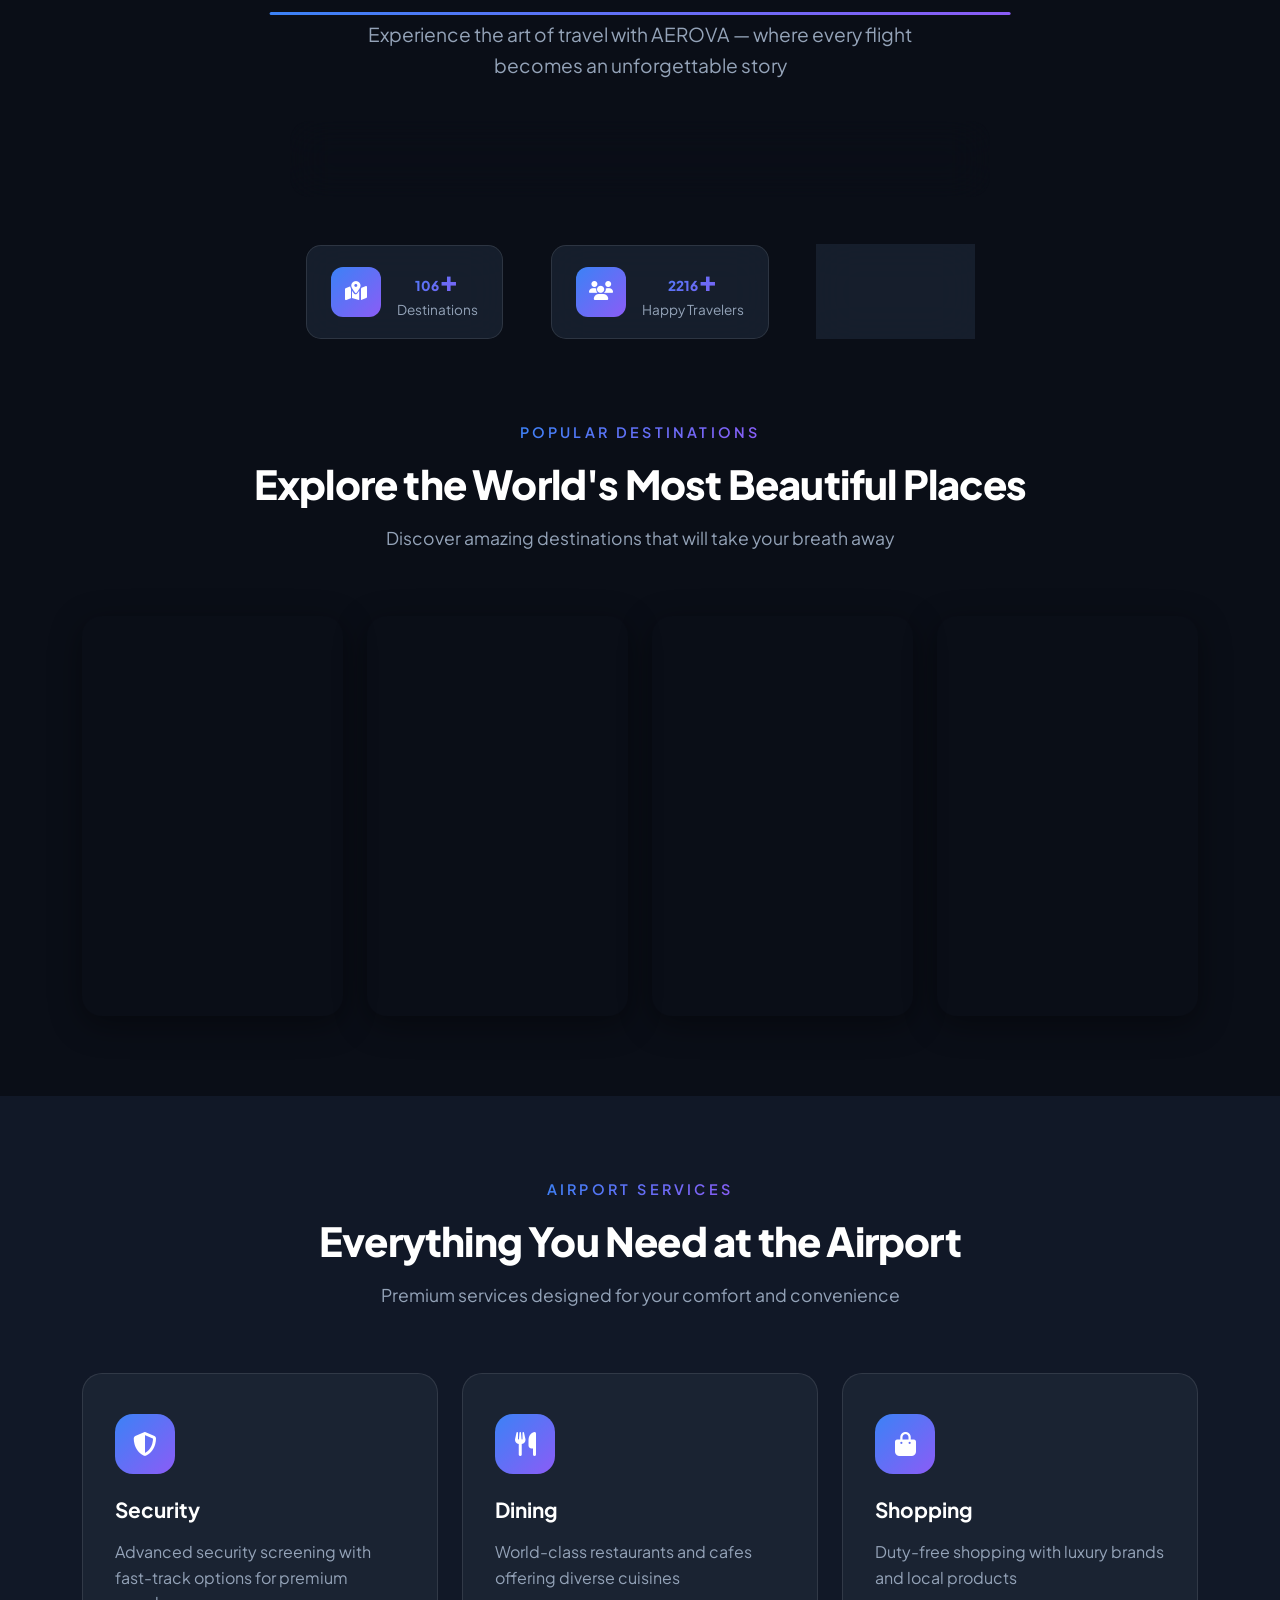
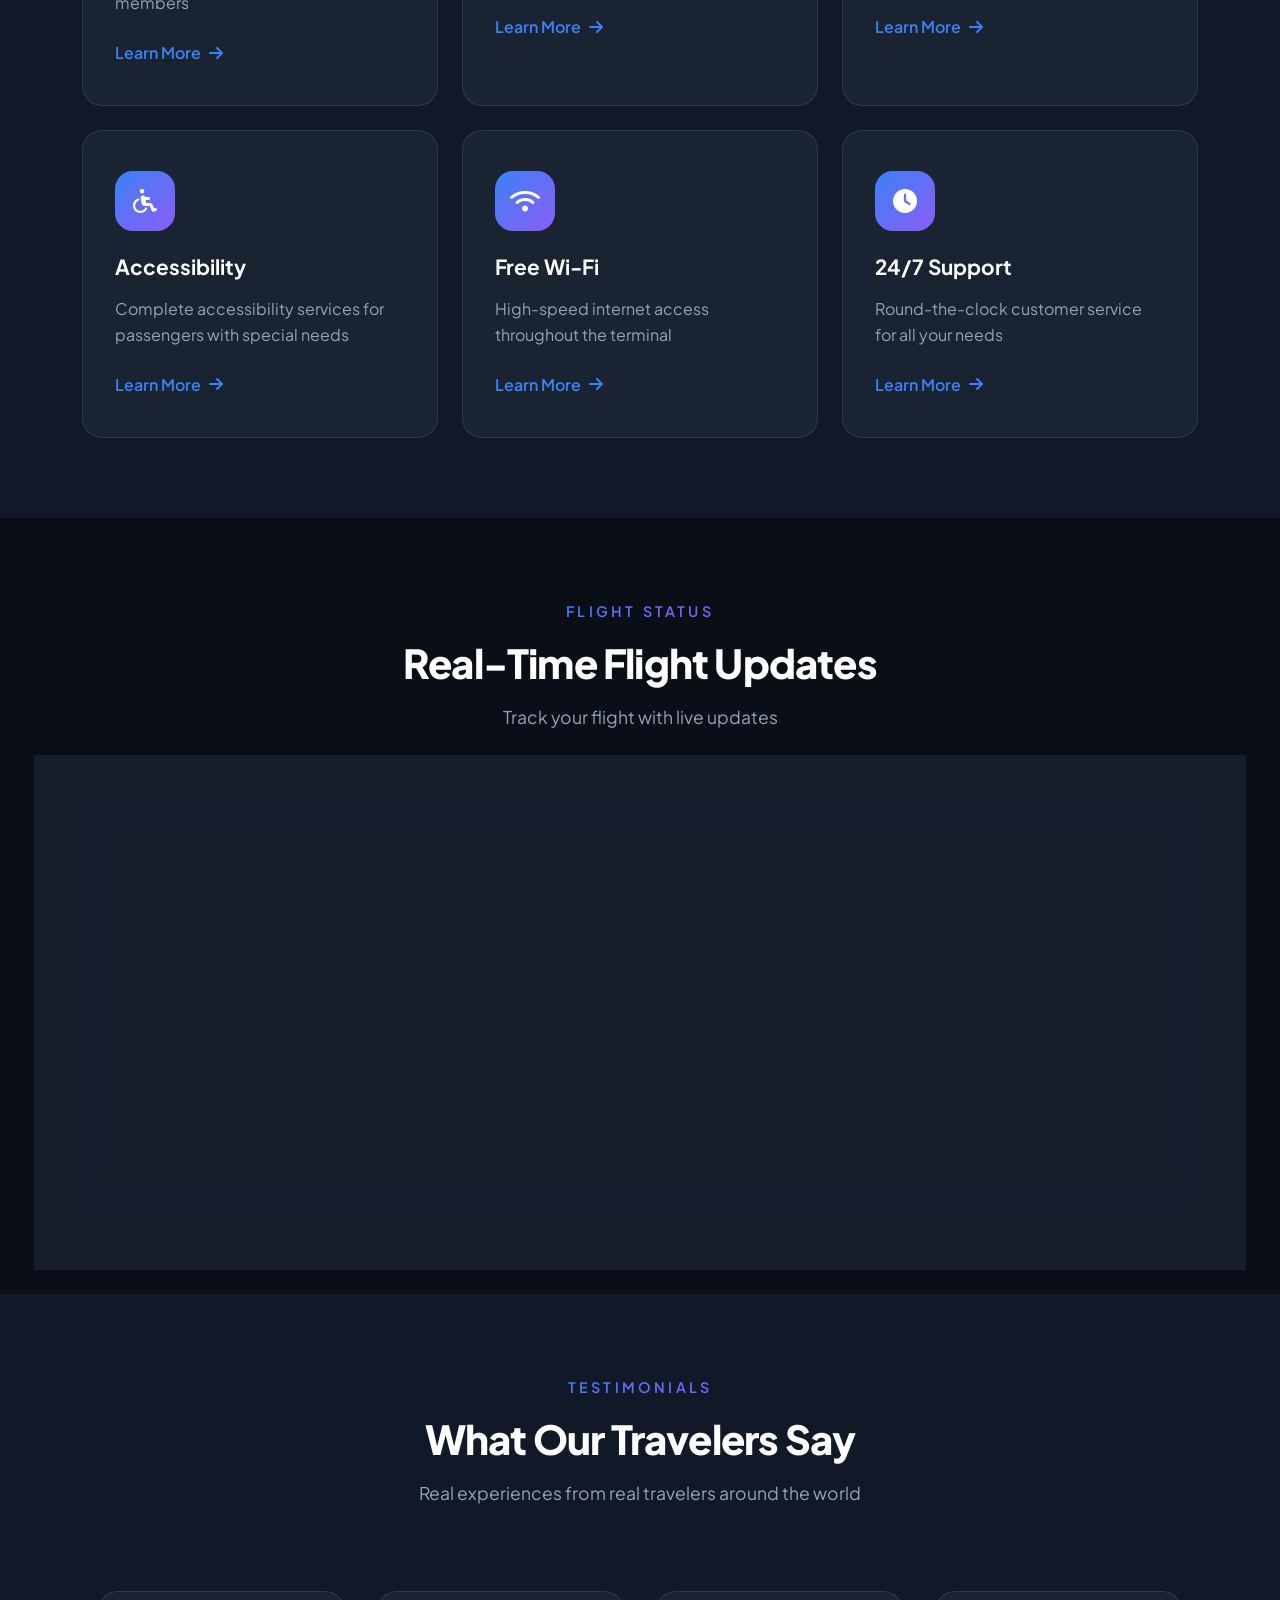
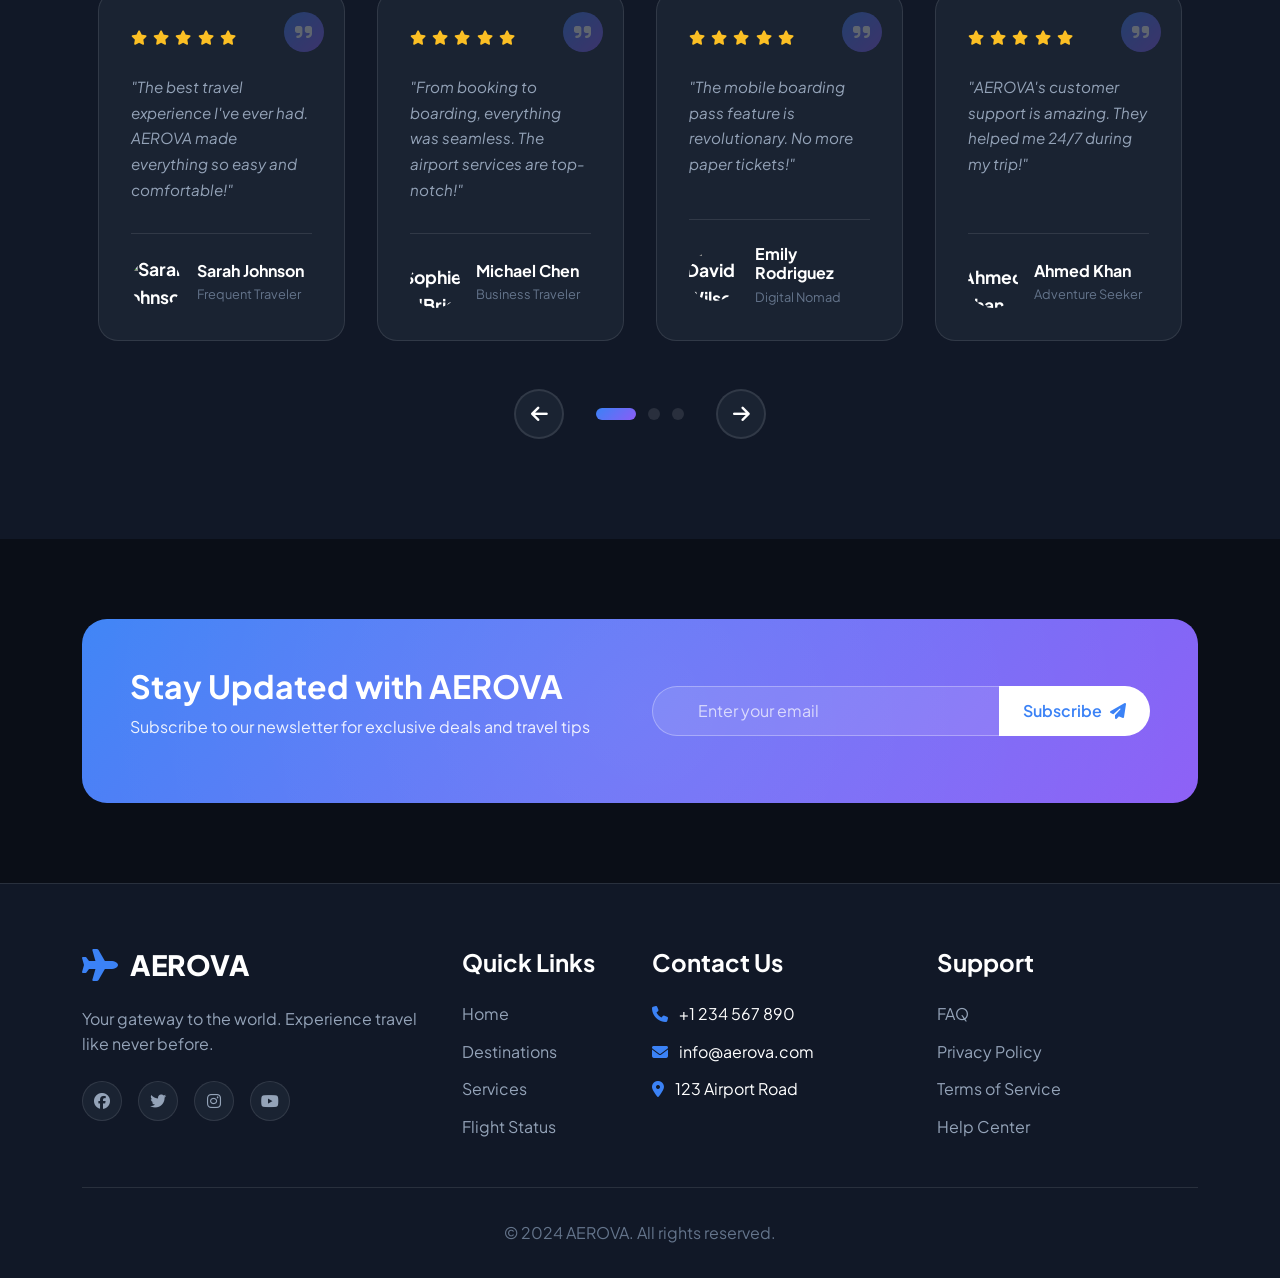
==== commit 44e16649: "cards on main page have been fixed" ====
--- a/index.html
+++ b/index.html
@@ -260,7 +260,7 @@
                                 <h3>Paris</h3>
                                 <p>The City of Love and Lights</p>
                                 <span class="price">From $499</span>
-                                <button class="btn btn-destination">Book Now</button>
+                               <a href="booking.html" class="btn btn-destination">Book Now</a>
                             </div>
                         </div>
                     </div>
@@ -285,7 +285,7 @@
                                 <h3>Dubai</h3>
                                 <p>The City of Gold and Innovation</p>
                                 <span class="price">From $599</span>
-                                <button class="btn btn-destination">Book Now</button>
+                               <a href="booking.html" class="btn btn-destination">Book Now</a>
                             </div>
                         </div>
                     </div>
@@ -310,7 +310,7 @@
                                 <h3>Tokyo</h3>
                                 <p>Where Tradition Meets Technology</p>
                                 <span class="price">From $799</span>
-                                <button class="btn btn-destination">Book Now</button>
+                               <a href="booking.html" class="btn btn-destination">Book Now</a>
                             </div>
                         </div>
                     </div>
@@ -335,7 +335,7 @@
                                 <h3>Maldives</h3>
                                 <p>Heaven on Earth</p>
                                 <span class="price">From $899</span>
-                                <button class="btn btn-destination">Book Now</button>
+                              <a href="booking.html" class="btn btn-destination">Book Now</a>
                             </div>
                         </div>
                     </div>
--- a/styles.css
+++ b/styles.css
@@ -1097,19 +1097,24 @@
 }
 
 .btn-destination {
-  background: #ffffff;
-  color: var(--accent-primary);
-  padding: 0.6rem 1.5rem;
-  border-radius: 25px;
-  font-weight: 600;
-  border: none;
-  transition: var(--transition);
+    background: #ffffff;
+    color: var(--accent-primary);
+    padding: 0.6rem 1.5rem;
+    border-radius: 25px;
+    font-weight: 600;
+    border: 2px solid #ffffff;
+    transition: var(--transition);
+    text-decoration: none;
+    display: inline-block;
+    cursor: pointer;
 }
 
 .btn-destination:hover {
-  transform: scale(1.05);
-  box-shadow: 0 5px 15px rgba(0, 0, 0, 0.3);
-  color: var(--accent-primary);
+    background: transparent;
+    color: #ffffff;
+    border-color: #ffffff;
+    transform: scale(1.05);
+    box-shadow: 0 5px 20px rgba(0, 0, 0, 0.4);
 }
 
 /* Services Section */
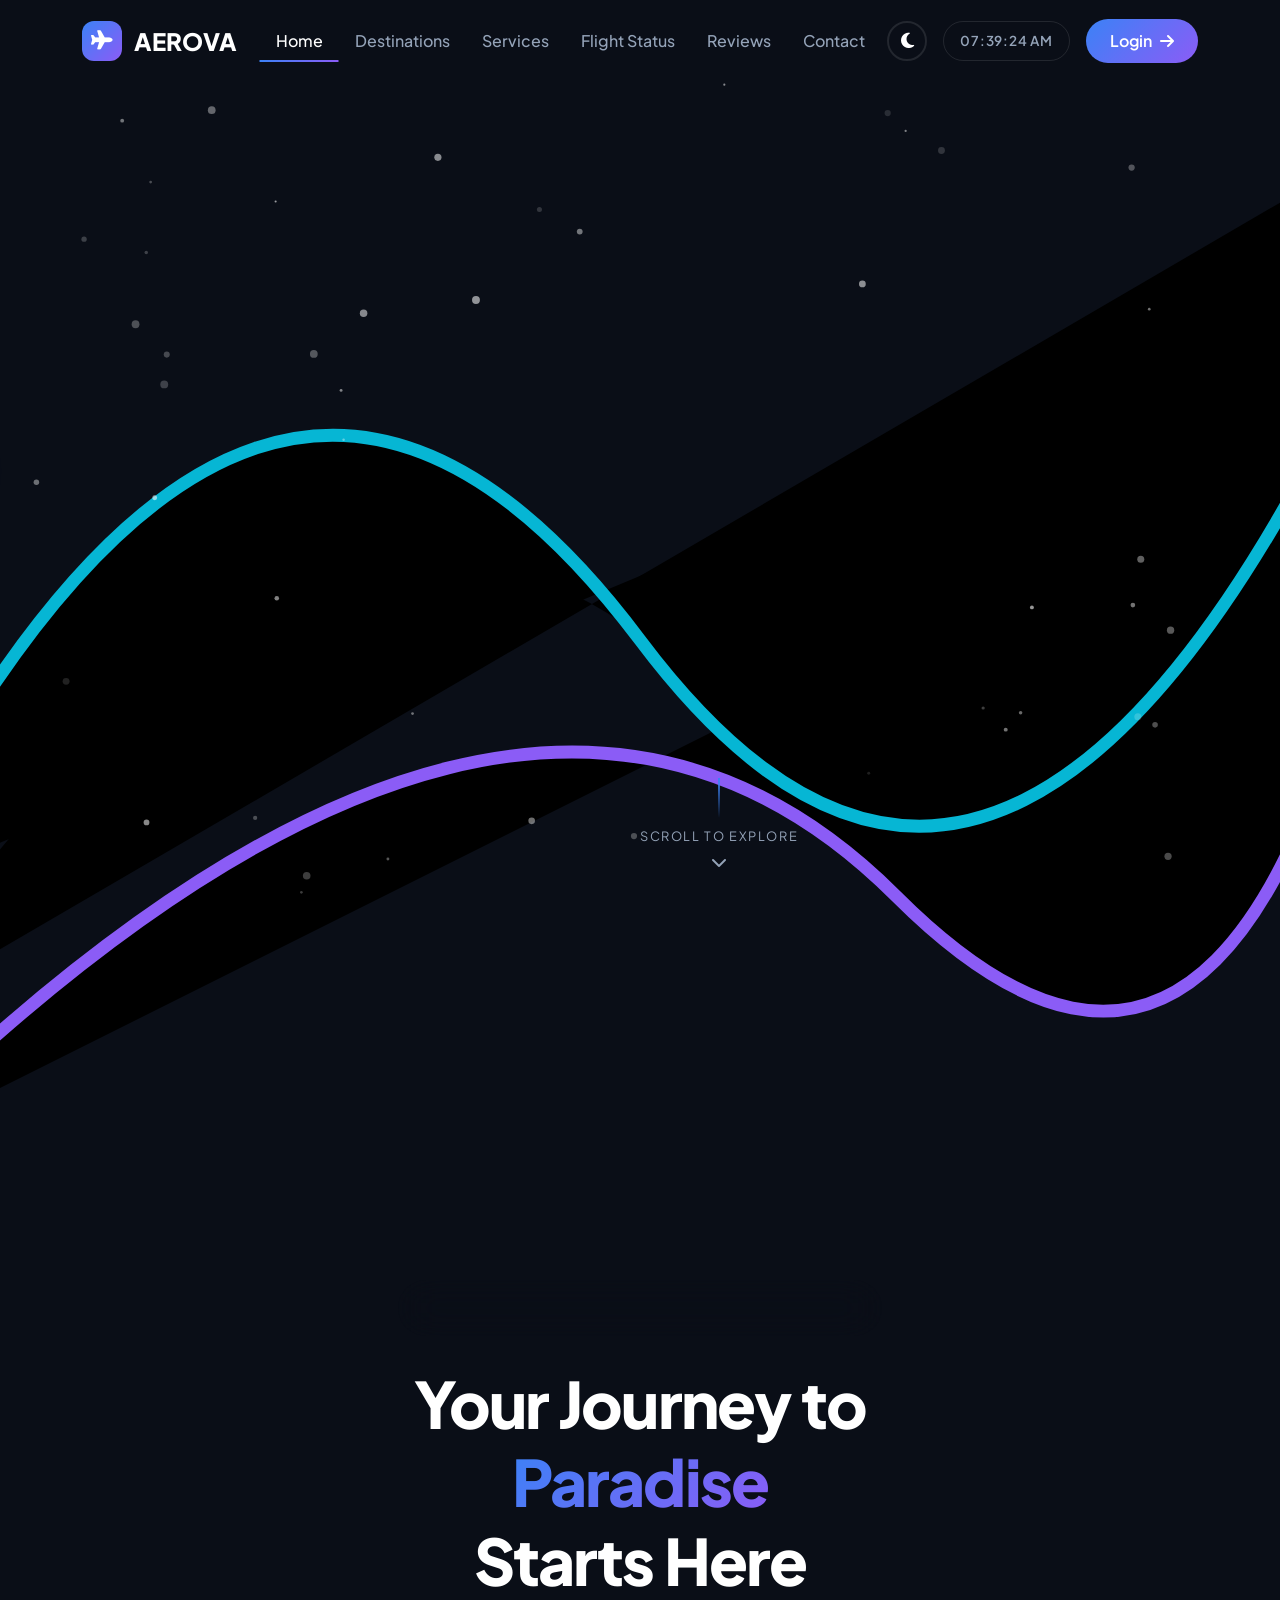
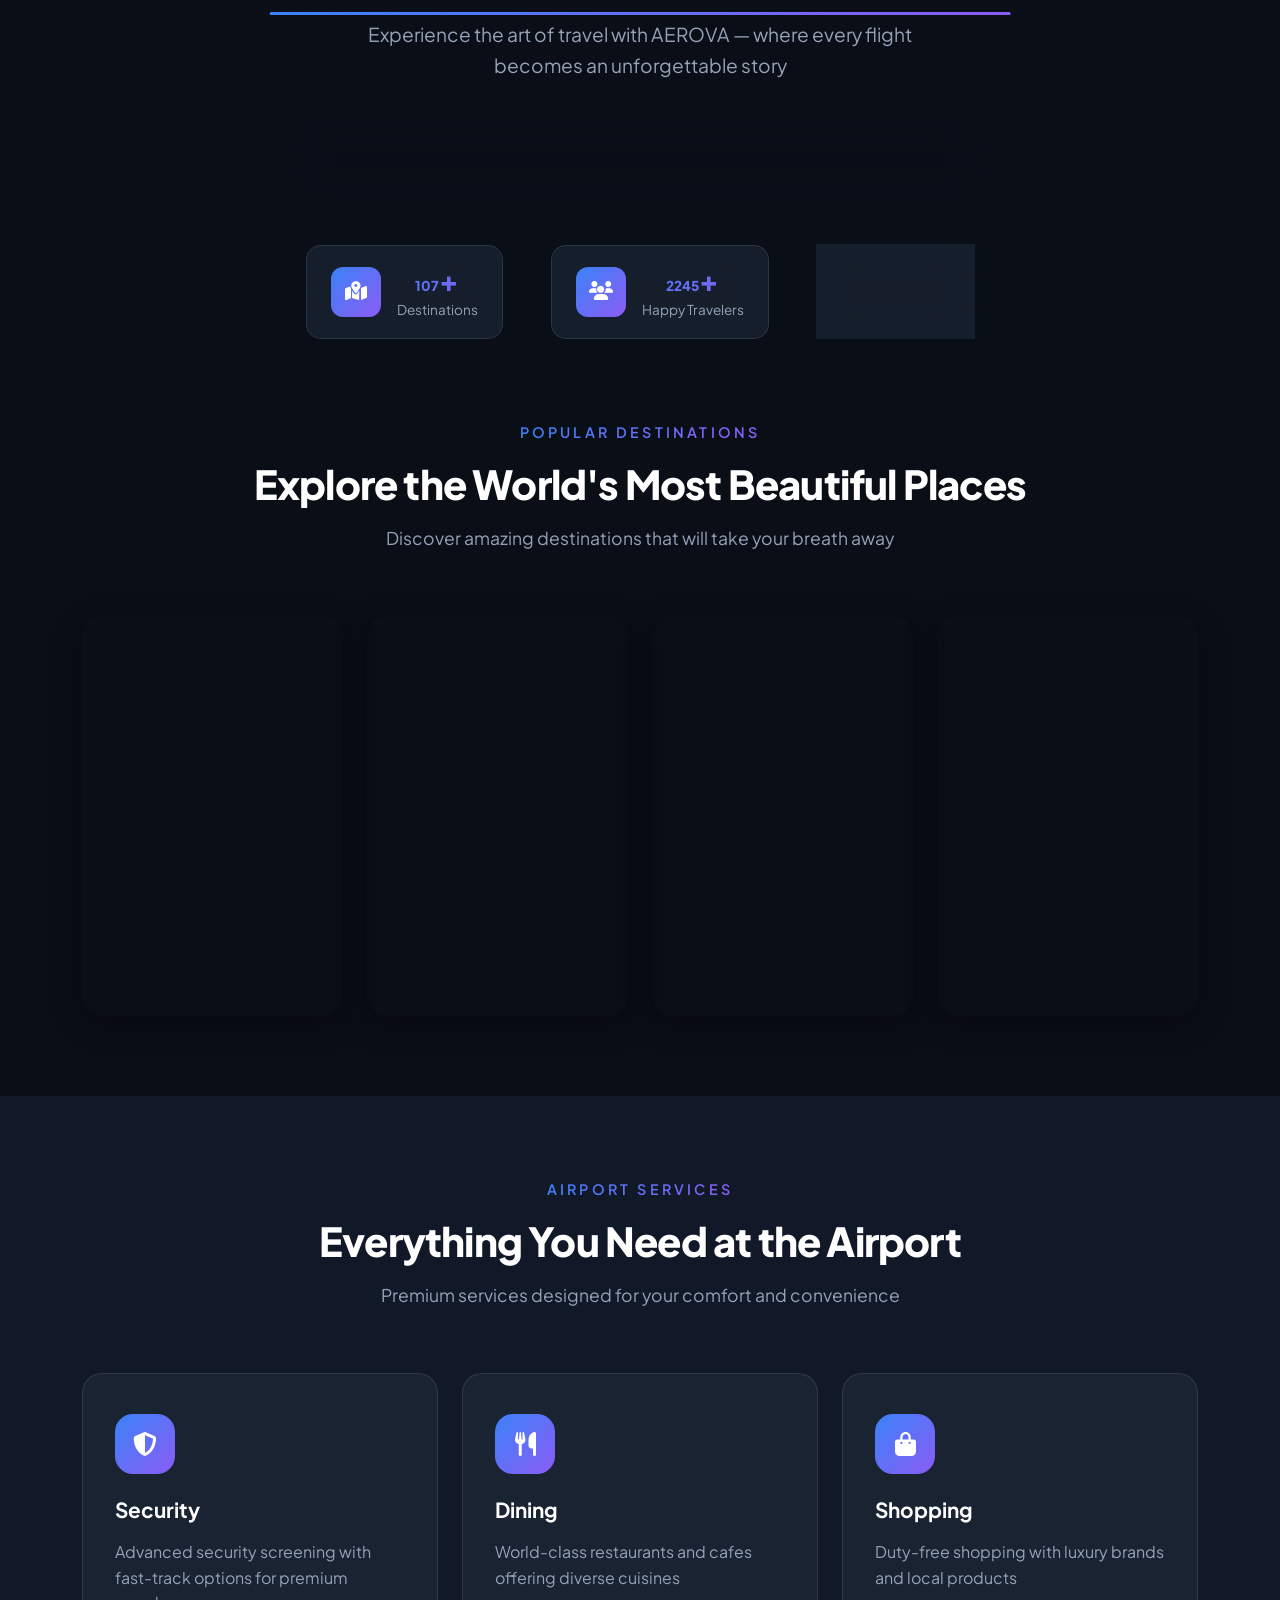
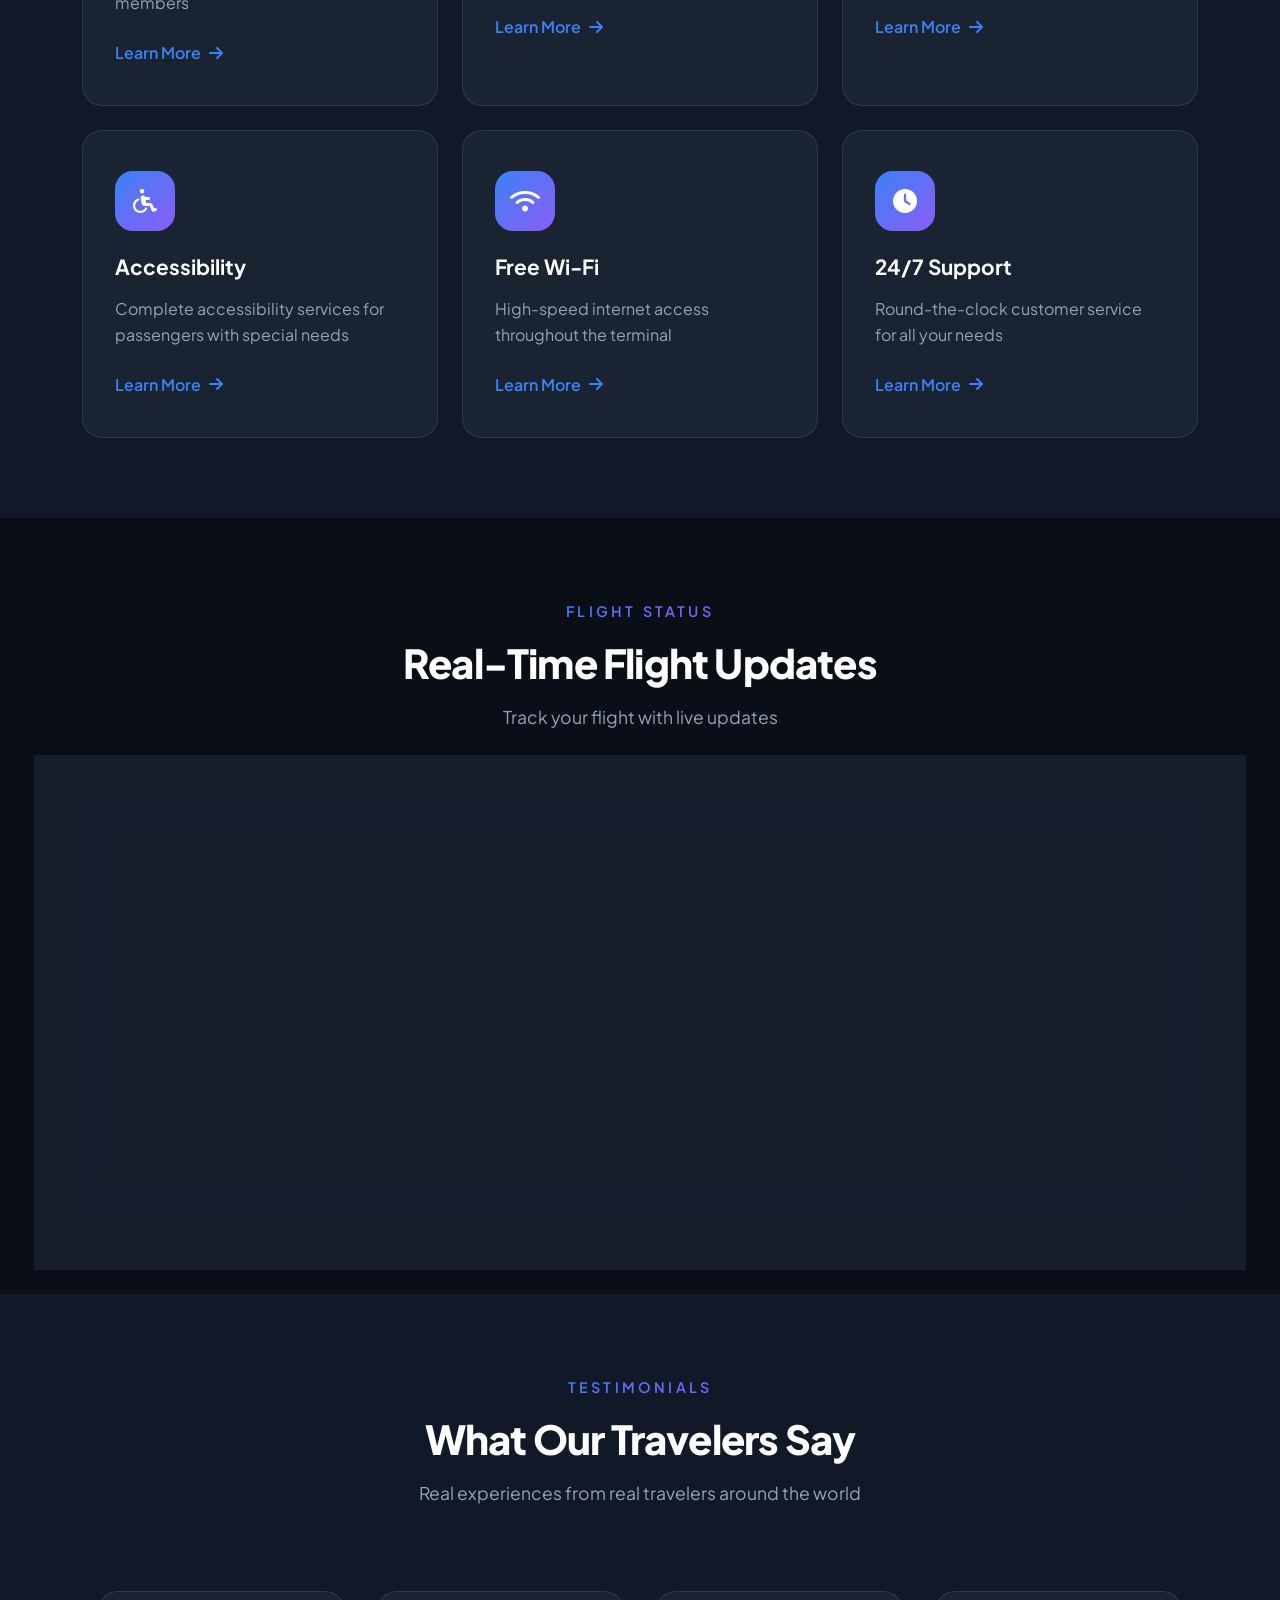
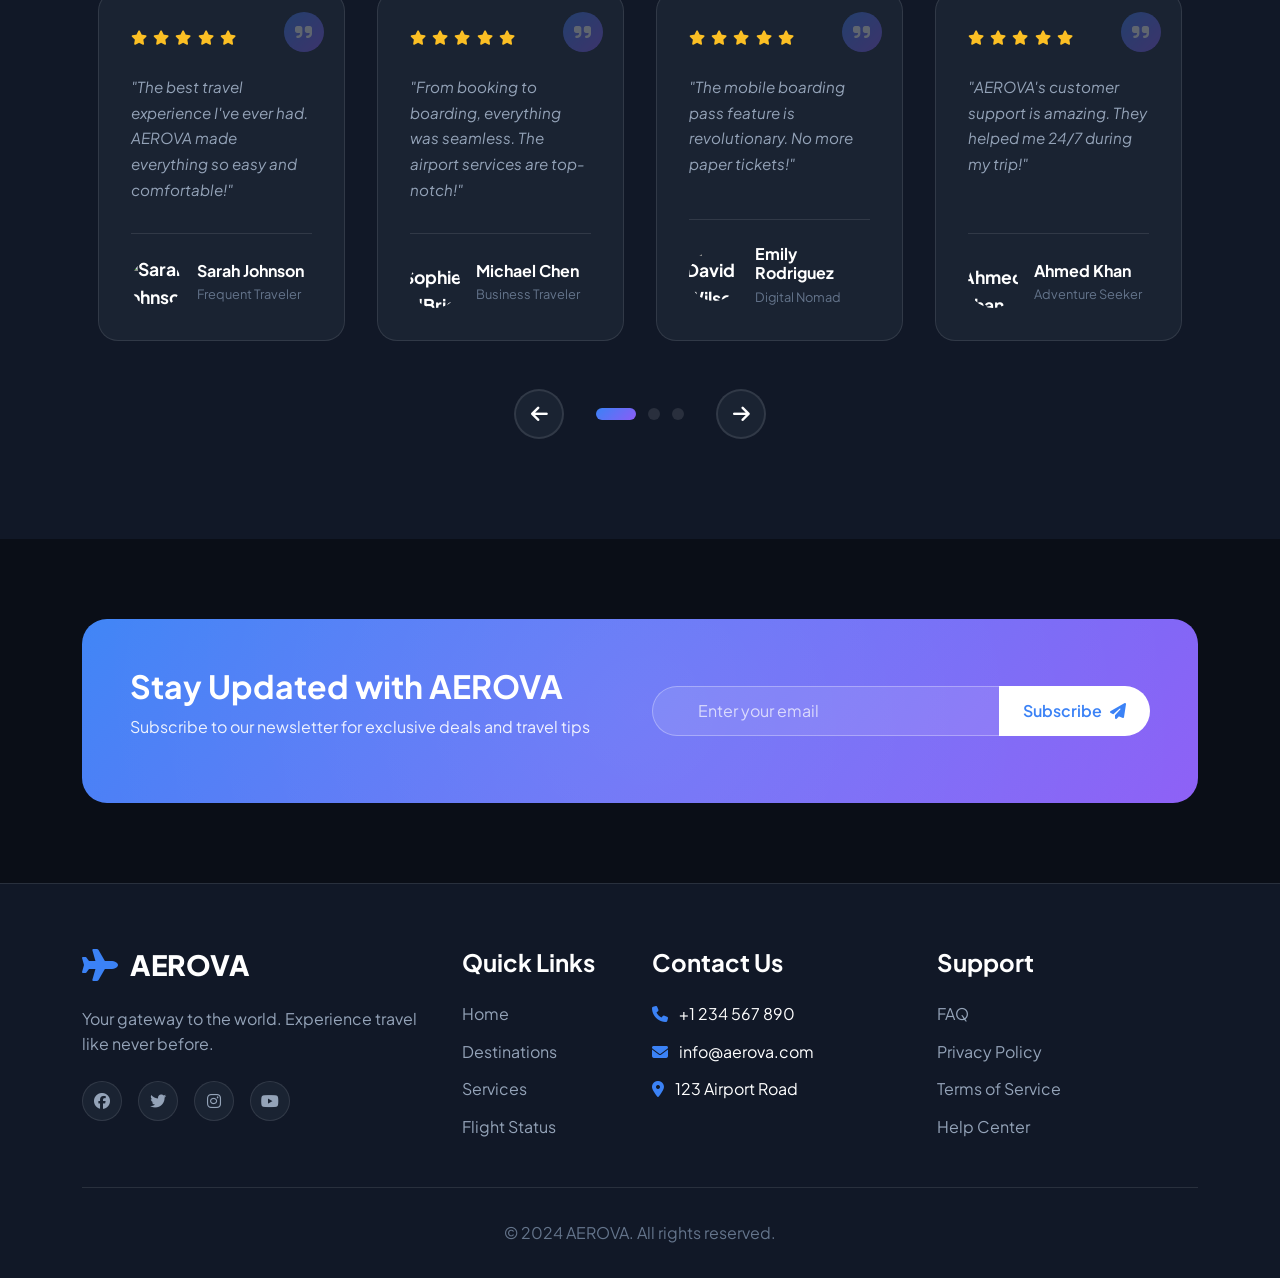
==== commit 934c6be5: "fixing problems" ====
--- a/index.html
+++ b/index.html
@@ -361,7 +361,7 @@
                         </div>
                         <h3>Security</h3>
                         <p>Advanced security screening with fast-track options for premium members</p>
-                        <a href="#" class="service-link">Learn More <i class="fas fa-arrow-right"></i></a>
+                        <a href="airport-guide.html" class="service-link">Learn More <i class="fas fa-arrow-right"></i></a>
                     </div>
                 </div>
 
@@ -372,7 +372,7 @@
                         </div>
                         <h3>Dining</h3>
                         <p>World-class restaurants and cafes offering diverse cuisines</p>
-                        <a href="#" class="service-link">Learn More <i class="fas fa-arrow-right"></i></a>
+                        <a href="airport-guide.html" class="service-link">Learn More <i class="fas fa-arrow-right"></i></a>
                     </div>
                 </div>
 
@@ -383,7 +383,7 @@
                         </div>
                         <h3>Shopping</h3>
                         <p>Duty-free shopping with luxury brands and local products</p>
-                        <a href="#" class="service-link">Learn More <i class="fas fa-arrow-right"></i></a>
+                        <a href="airport-guide.html" class="service-link">Learn More <i class="fas fa-arrow-right"></i></a>
                     </div>
                 </div>
 
@@ -394,7 +394,7 @@
                         </div>
                         <h3>Accessibility</h3>
                         <p>Complete accessibility services for passengers with special needs</p>
-                        <a href="#" class="service-link">Learn More <i class="fas fa-arrow-right"></i></a>
+                        <a href="airport-guide.html" class="service-link">Learn More <i class="fas fa-arrow-right"></i></a>
                     </div>
                 </div>
                 <div class="col-lg-4 col-md-6" data-aos="zoom-in" data-aos-delay="500">
@@ -404,7 +404,7 @@
                         </div>
                         <h3>Free Wi-Fi</h3>
                         <p>High-speed internet access throughout the terminal</p>
-                        <a href="#" class="service-link">Learn More <i class="fas fa-arrow-right"></i></a>
+                        <a href="airport-guide.html" class="service-link">Learn More <i class="fas fa-arrow-right"></i></a>
                     </div>
                 </div>
 
@@ -415,7 +415,7 @@
                         </div>
                         <h3>24/7 Support</h3>
                         <p>Round-the-clock customer service for all your needs</p>
-                        <a href="#" class="service-link">Learn More <i class="fas fa-arrow-right"></i></a>
+                        <a href="airport-guide.html" class="service-link">Learn More <i class="fas fa-arrow-right"></i></a>
                     </div>
                 </div>
             </div>
--- a/styles.css
+++ b/styles.css
@@ -11,10 +11,12 @@
   --accent-secondary: #8b5cf6;
   --accent-tertiary: #06b6d4;
   --gradient-primary: linear-gradient(135deg, #3b82f6 0%, #8b5cf6 100%);
-  --gradient-hero: linear-gradient(135deg,
-      #1e3a8a 0%,
-      #6d28d9 50%,
-      #0ea5e9 100%);
+  --gradient-hero: linear-gradient(
+    135deg,
+    #1e3a8a 0%,
+    #6d28d9 50%,
+    #0ea5e9 100%
+  );
   --border-color: rgba(255, 255, 255, 0.1);
   --shadow-sm: 0 2px 8px rgba(0, 0, 0, 0.3);
   --shadow-md: 0 8px 32px rgba(0, 0, 0, 0.4);
@@ -36,10 +38,12 @@
   --accent-secondary: #7c3aed;
   --accent-tertiary: #0891b2;
   --gradient-primary: linear-gradient(135deg, #2563eb 0%, #7c3aed 100%);
-  --gradient-hero: linear-gradient(135deg,
-      #bfdbfe 0%,
-      #ddd6fe 50%,
-      #a5f3fc 100%);
+  --gradient-hero: linear-gradient(
+    135deg,
+    #bfdbfe 0%,
+    #ddd6fe 50%,
+    #a5f3fc 100%
+  );
   --border-color: rgba(0, 0, 0, 0.1);
   --shadow-sm: 0 2px 8px rgba(0, 0, 0, 0.1);
   --shadow-md: 0 8px 32px rgba(0, 0, 0, 0.15);
@@ -162,7 +166,6 @@
 }
 
 @keyframes planeFly {
-
   0%,
   100% {
     transform: translateX(-20px) rotate(-10deg);
@@ -291,7 +294,6 @@
 }
 
 @keyframes cloudMove {
-
   0%,
   100% {
     transform: translateX(0);
@@ -313,7 +315,6 @@
 }
 
 @keyframes pulse {
-
   0%,
   100% {
     opacity: 0.5;
@@ -373,7 +374,6 @@
 }
 
 @keyframes brandFloat {
-
   0%,
   100% {
     transform: translateY(0) rotate(-5deg);
@@ -551,9 +551,11 @@
   left: 0;
   width: 100%;
   height: 100%;
-  background: radial-gradient(circle at center,
-      transparent 0%,
-      var(--bg-primary) 70%);
+  background: radial-gradient(
+    circle at center,
+    transparent 0%,
+    var(--bg-primary) 70%
+  );
 }
 
 .stars {
@@ -575,7 +577,6 @@
 }
 
 @keyframes twinkle {
-
   0%,
   100% {
     opacity: 0.3;
@@ -614,7 +615,6 @@
 }
 
 @keyframes pulseDot {
-
   0%,
   100% {
     box-shadow: 0 0 0 0 rgba(16, 185, 129, 0.7);
@@ -650,7 +650,6 @@
 }
 
 @keyframes blink {
-
   0%,
   100% {
     border-color: var(--accent-primary);
@@ -1097,24 +1096,24 @@
 }
 
 .btn-destination {
-    background: #ffffff;
-    color: var(--accent-primary);
-    padding: 0.6rem 1.5rem;
-    border-radius: 25px;
-    font-weight: 600;
-    border: 2px solid #ffffff;
-    transition: var(--transition);
-    text-decoration: none;
-    display: inline-block;
-    cursor: pointer;
+  background: #ffffff;
+  color: var(--accent-primary);
+  padding: 0.6rem 1.5rem;
+  border-radius: 25px;
+  font-weight: 600;
+  border: 2px solid #ffffff;
+  transition: var(--transition);
+  text-decoration: none;
+  display: inline-block;
+  cursor: pointer;
 }
 
 .btn-destination:hover {
-    background: transparent;
-    color: #ffffff;
-    border-color: #ffffff;
-    transform: scale(1.05);
-    box-shadow: 0 5px 20px rgba(0, 0, 0, 0.4);
+  background: transparent;
+  color: #ffffff;
+  border-color: #ffffff;
+  transform: scale(1.05);
+  box-shadow: 0 5px 20px rgba(0, 0, 0, 0.4);
 }
 
 /* Services Section */
@@ -1410,9 +1409,11 @@
   right: -50%;
   width: 200%;
   height: 200%;
-  background: radial-gradient(circle,
-      rgba(255, 255, 255, 0.1) 0%,
-      transparent 70%);
+  background: radial-gradient(
+    circle,
+    rgba(255, 255, 255, 0.1) 0%,
+    transparent 70%
+  );
   animation: rotate 10s linear infinite;
 }
 
@@ -1869,12 +1870,12 @@
   transition: var(--transition);
 }
 
-.checkbox-container input:checked+.checkmark {
+.checkbox-container input:checked + .checkmark {
   background: var(--accent-primary);
   border-color: var(--accent-primary);
 }
 
-.checkbox-container input:checked+.checkmark::after {
+.checkbox-container input:checked + .checkmark::after {
   content: "✓";
   position: absolute;
   top: 50%;
@@ -1977,10 +1978,9 @@
 }
 
 .error-message.show {
-  display: block;
+  display: block !important;
   animation: fadeInUp 0.3s ease;
 }
-
 .password-strength {
   margin-top: 0.5rem;
   font-size: 0.85rem;
@@ -2022,9 +2022,11 @@
   right: -50%;
   width: 200%;
   height: 200%;
-  background: radial-gradient(circle,
-      rgba(255, 255, 255, 0.1) 0%,
-      transparent 70%);
+  background: radial-gradient(
+    circle,
+    rgba(255, 255, 255, 0.1) 0%,
+    transparent 70%
+  );
   animation: rotate 10s linear infinite;
 }
 
@@ -2242,9 +2244,10 @@
 /* Animated Plane */
 .hero-plane {
   position: absolute;
-  top: 45%; left: -150px;
+  top: 45%;
+  left: -150px;
   font-size: 5rem;
-   color: var(--accent-primary);
+  color: var(--accent-primary);
   animation: planeFlyAcross 15s linear infinite;
   z-index: 3;
   filter: drop-shadow(0 0 30px rgba(59, 130, 246, 0.6));
@@ -2381,7 +2384,6 @@
 }
 
 @keyframes titleLineGrow {
-
   0%,
   100% {
     width: 60%;
@@ -2568,7 +2570,6 @@
 }
 
 @keyframes scrollLine {
-
   0%,
   100% {
     height: 30px;
@@ -2582,7 +2583,6 @@
 }
 
 @keyframes scrollArrow {
-
   0%,
   100% {
     transform: translateY(0);
@@ -2651,495 +2651,527 @@
 
 /* ============ New Testimonials Section ============ */
 .testimonials-section-new {
-    padding: 5rem 0;
-    position: relative;
-    z-index: 2;
-    background: var(--bg-secondary);
-    overflow: hidden;
+  padding: 5rem 0;
+  position: relative;
+  z-index: 2;
+  background: var(--bg-secondary);
+  overflow: hidden;
 }
 
 .testimonial-slider-new {
-    position: relative;
-    overflow: hidden;
-    padding: 20px 0;
+  position: relative;
+  overflow: hidden;
+  padding: 20px 0;
 }
 
 .testimonial-track-new {
-    display: flex;
-    transition: transform 0.8s cubic-bezier(0.4, 0, 0.2, 1);
+  display: flex;
+  transition: transform 0.8s cubic-bezier(0.4, 0, 0.2, 1);
 }
 
 .testimonial-slide-new {
-    min-width: 100%;
-    display: grid;
-    grid-template-columns: repeat(4, 1fr);
-    gap: 2rem;
-    padding: 0 1rem;
+  min-width: 100%;
+  display: grid;
+  grid-template-columns: repeat(4, 1fr);
+  gap: 2rem;
+  padding: 0 1rem;
 }
 
 /* Card Styles */
 .testimonial-card-new {
-    background: var(--bg-card);
-    border: 1px solid var(--border-color);
-    border-radius: 20px;
-    padding: 2rem;
-    position: relative;
-    transition: all 0.4s cubic-bezier(0.4, 0, 0.2, 1);
-    overflow: hidden;
-    display: flex;
-    flex-direction: column;
-    min-height: 350px;
+  background: var(--bg-card);
+  border: 1px solid var(--border-color);
+  border-radius: 20px;
+  padding: 2rem;
+  position: relative;
+  transition: all 0.4s cubic-bezier(0.4, 0, 0.2, 1);
+  overflow: hidden;
+  display: flex;
+  flex-direction: column;
+  min-height: 350px;
 }
 
 .testimonial-card-new::before {
-    content: '';
-    position: absolute;
-    top: 0;
-    left: 0;
-    width: 100%;
-    height: 4px;
-    background: var(--gradient-primary);
-    transform: scaleX(0);
-    transition: transform 0.4s ease;
+  content: "";
+  position: absolute;
+  top: 0;
+  left: 0;
+  width: 100%;
+  height: 4px;
+  background: var(--gradient-primary);
+  transform: scaleX(0);
+  transition: transform 0.4s ease;
 }
 
 .testimonial-card-new:hover {
-    transform: translateY(-10px) scale(1.02);
-    box-shadow: var(--shadow-lg);
-    border-color: var(--accent-primary);
+  transform: translateY(-10px) scale(1.02);
+  box-shadow: var(--shadow-lg);
+  border-color: var(--accent-primary);
 }
 
 .testimonial-card-new:hover::before {
-    transform: scaleX(1);
+  transform: scaleX(1);
 }
 
 /* Quote Icon */
 .testimonial-quote-icon {
-    position: absolute;
-    top: 20px;
-    right: 20px;
+  position: absolute;
+  top: 20px;
+  right: 20px;
+  width: 40px;
+  height: 40px;
+  background: var(--gradient-primary);
+  border-radius: 50%;
+  display: flex;
+  align-items: center;
+  justify-content: center;
+  color: #ffffff;
+  font-size: 1.2rem;
+  opacity: 0.3;
+  transition: all 0.4s ease;
+}
+
+.testimonial-card-new:hover .testimonial-quote-icon {
+  opacity: 1;
+  transform: rotate(180deg) scale(1.2);
+}
+
+/* Stars */
+.testimonial-stars {
+  margin-bottom: 1.5rem;
+}
+
+.testimonial-stars i {
+  color: #fbbf24;
+  font-size: 0.9rem;
+  margin-right: 0.2rem;
+  animation: starPulse 2s ease-in-out infinite;
+}
+
+.testimonial-stars i:nth-child(2) {
+  animation-delay: 0.1s;
+}
+
+.testimonial-stars i:nth-child(3) {
+  animation-delay: 0.2s;
+}
+
+.testimonial-stars i:nth-child(4) {
+  animation-delay: 0.3s;
+}
+
+.testimonial-stars i:nth-child(5) {
+  animation-delay: 0.4s;
+}
+
+@keyframes starPulse {
+  0%,
+  100% {
+    transform: scale(1);
+  }
+  50% {
+    transform: scale(1.1);
+    color: #f59e0b;
+  }
+}
+
+/* Text */
+.testimonial-text-new {
+  color: var(--text-secondary);
+  font-size: 0.95rem;
+  line-height: 1.7;
+  font-style: italic;
+  flex-grow: 1;
+  margin-bottom: 1.5rem;
+}
+
+/* User */
+.testimonial-user {
+  display: flex;
+  align-items: center;
+  gap: 1rem;
+  padding-top: 1.5rem;
+  border-top: 1px solid var(--border-color);
+}
+
+.user-avatar {
+  width: 50px;
+  height: 50px;
+  border-radius: 50%;
+  display: flex;
+  align-items: center;
+  justify-content: center;
+  color: #ffffff;
+  font-weight: 700;
+  font-size: 1.1rem;
+  flex-shrink: 0;
+  position: relative;
+  overflow: hidden;
+}
+
+.user-avatar::after {
+  content: "";
+  position: absolute;
+  top: -2px;
+  right: -2px;
+  bottom: -2px;
+  left: -2px;
+  border-radius: 50%;
+  border: 2px solid transparent;
+  transition: all 0.4s ease;
+}
+
+.testimonial-card-new:hover .user-avatar::after {
+  border-color: var(--accent-primary);
+  transform: scale(1.1);
+}
+
+.user-info h4 {
+  font-size: 1rem;
+  font-weight: 700;
+  margin: 0;
+  color: var(--text-primary);
+}
+
+.user-info span {
+  font-size: 0.8rem;
+  color: var(--text-muted);
+}
+
+/* Controls */
+.testimonial-controls-new {
+  display: flex;
+  align-items: center;
+  justify-content: center;
+  gap: 2rem;
+  margin-top: 3rem;
+}
+
+.testimonial-btn-new {
+  width: 50px;
+  height: 50px;
+  background: var(--bg-card);
+  border: 2px solid var(--border-color);
+  border-radius: 50%;
+  color: var(--text-primary);
+  cursor: pointer;
+  transition: all 0.4s ease;
+  display: flex;
+  align-items: center;
+  justify-content: center;
+  font-size: 1.2rem;
+  position: relative;
+  overflow: hidden;
+}
+
+.testimonial-btn-new::before {
+  content: "";
+  position: absolute;
+  top: 50%;
+  left: 50%;
+  width: 0;
+  height: 0;
+  background: var(--gradient-primary);
+  border-radius: 50%;
+  transform: translate(-50%, -50%);
+  transition:
+    width 0.4s ease,
+    height 0.4s ease;
+}
+
+.testimonial-btn-new:hover {
+  border-color: transparent;
+  color: #ffffff;
+  transform: scale(1.1);
+  box-shadow: var(--shadow-glow);
+}
+
+.testimonial-btn-new:hover::before {
+  width: 100%;
+  height: 100%;
+}
+
+.testimonial-btn-new i {
+  position: relative;
+  z-index: 2;
+}
+
+/* Dots */
+.testimonial-dots-new {
+  display: flex;
+  gap: 0.75rem;
+}
+
+.testimonial-dot-new {
+  width: 12px;
+  height: 12px;
+  background: var(--border-color);
+  border: none;
+  border-radius: 50%;
+  cursor: pointer;
+  transition: all 0.4s ease;
+  position: relative;
+}
+
+.testimonial-dot-new:hover {
+  background: var(--accent-primary);
+  transform: scale(1.2);
+}
+
+.testimonial-dot-new.active {
+  width: 40px;
+  border-radius: 10px;
+  background: var(--gradient-primary);
+}
+
+/* Responsive */
+@media (max-width: 1200px) {
+  .testimonial-slide-new {
+    grid-template-columns: repeat(2, 1fr);
+    gap: 1.5rem;
+  }
+
+  .testimonial-card-new {
+    min-height: 300px;
+  }
+}
+
+@media (max-width: 767px) {
+  .testimonial-slide-new {
+    grid-template-columns: 1fr;
+    gap: 1rem;
+  }
+
+  .testimonial-card-new {
+    min-height: auto;
+    padding: 1.5rem;
+  }
+
+  .testimonial-controls-new {
+    gap: 1rem;
+  }
+
+  .testimonial-btn-new {
     width: 40px;
     height: 40px;
-    background: var(--gradient-primary);
-    border-radius: 50%;
-    display: flex;
-    align-items: center;
-    justify-content: center;
-    color: #ffffff;
-    font-size: 1.2rem;
-    opacity: 0.3;
-    transition: all 0.4s ease;
-}
-
-.testimonial-card-new:hover .testimonial-quote-icon {
-    opacity: 1;
-    transform: rotate(180deg) scale(1.2);
-}
-
-/* Stars */
-.testimonial-stars {
-    margin-bottom: 1.5rem;
-}
-
-.testimonial-stars i {
-    color: #fbbf24;
-    font-size: 0.9rem;
-    margin-right: 0.2rem;
-    animation: starPulse 2s ease-in-out infinite;
-}
-
-.testimonial-stars i:nth-child(2) {
-    animation-delay: 0.1s;
-}
-
-.testimonial-stars i:nth-child(3) {
-    animation-delay: 0.2s;
-}
-
-.testimonial-stars i:nth-child(4) {
-    animation-delay: 0.3s;
-}
-
-.testimonial-stars i:nth-child(5) {
-    animation-delay: 0.4s;
-}
-
-@keyframes starPulse {
-    0%, 100% {
-        transform: scale(1);
-    }
-    50% {
-        transform: scale(1.1);
-        color: #f59e0b;
-    }
-}
-
-/* Text */
-.testimonial-text-new {
-    color: var(--text-secondary);
-    font-size: 0.95rem;
-    line-height: 1.7;
-    font-style: italic;
-    flex-grow: 1;
-    margin-bottom: 1.5rem;
-}
-
-/* User */
-.testimonial-user {
-    display: flex;
-    align-items: center;
-    gap: 1rem;
-    padding-top: 1.5rem;
-    border-top: 1px solid var(--border-color);
-}
-
-.user-avatar {
-    width: 50px;
-    height: 50px;
-    border-radius: 50%;
-    display: flex;
-    align-items: center;
-    justify-content: center;
-    color: #ffffff;
-    font-weight: 700;
-    font-size: 1.1rem;
-    flex-shrink: 0;
-    position: relative;
-    overflow: hidden;
-}
-
-.user-avatar::after {
-    content: '';
-    position: absolute;
-    top: -2px;
-    right: -2px;
-    bottom: -2px;
-    left: -2px;
-border-radius: 50%;
-    border: 2px solid transparent;
-    transition: all 0.4s ease;
-}
-
-.testimonial-card-new:hover .user-avatar::after {
-    border-color: var(--accent-primary);
-    transform: scale(1.1);
-}
-
-.user-info h4 {
     font-size: 1rem;
-    font-weight: 700;
-    margin: 0;
-    color: var(--text-primary);
-}
-
-.user-info span {
-    font-size: 0.8rem;
-    color: var(--text-muted);
-}
-
-/* Controls */
-.testimonial-controls-new {
-    display: flex;
-    align-items: center;
-    justify-content: center;
-    gap: 2rem;
-    margin-top: 3rem;
-}
-
-.testimonial-btn-new {
-    width: 50px;
-    height: 50px;
-    background: var(--bg-card);
-    border: 2px solid var(--border-color);
-    border-radius: 50%;
-    color: var(--text-primary);
-    cursor: pointer;
-    transition: all 0.4s ease;
-    display: flex;
-    align-items: center;
-    justify-content: center;
-    font-size: 1.2rem;
-    position: relative;
-    overflow: hidden;
-}
-
-.testimonial-btn-new::before {
-    content: '';
-    position: absolute;
-    top: 50%;
-    left: 50%;
-    width: 0;
-    height: 0;
-    background: var(--gradient-primary);
-    border-radius: 50%;
-    transform: translate(-50%, -50%);
-    transition: width 0.4s ease, height 0.4s ease;
-}
-
-.testimonial-btn-new:hover {
-    border-color: transparent;
-    color: #ffffff;
-    transform: scale(1.1);
-    box-shadow: var(--shadow-glow);
-}
-
-.testimonial-btn-new:hover::before {
-    width: 100%;
-    height: 100%;
-}
-
-.testimonial-btn-new i {
-    position: relative;
-    z-index: 2;
-}
-
-/* Dots */
-.testimonial-dots-new {
-    display: flex;
-    gap: 0.75rem;
-}
-
-.testimonial-dot-new {
-    width: 12px;
-    height: 12px;
-    background: var(--border-color);
-    border: none;
-    border-radius: 50%;
-    cursor: pointer;
-    transition: all 0.4s ease;
-    position: relative;
-}
-
-.testimonial-dot-new:hover {
-    background: var(--accent-primary);
-    transform: scale(1.2);
-}
-
-.testimonial-dot-new.active {
-    width: 40px;
-    border-radius: 10px;
-    background: var(--gradient-primary);
+  }
+}
+
+/* Hero Section */
+.flights-hero {
+  position: relative;
+  min-height: 60vh;
+  display: flex;
+  align-items: center;
+  overflow: hidden;
+  padding-top: 120px;
+  padding-bottom: 150px;
+  background: linear-gradient(180deg, #0a0e17 0%, #1a2332 100%);
+}
+
+[data-theme="light"] .flights-hero {
+  background: linear-gradient(180deg, #bfdbfe 0%, #dbeafe 100%);
+}
+
+.flights-hero-bg {
+  position: absolute;
+  top: 0;
+  left: 0;
+  width: 100%;
+  height: 100%;
+  background-image: url("https://images.unsplash.com/photo-1436491865332-7a61a109cc05?auto=format&fit=crop&w=1920&q=70");
+  background-size: cover;
+  background-position: center;
+  opacity: 0.15;
+}
+
+.flights-hero-overlay {
+  position: absolute;
+  top: 0;
+  left: 0;
+  width: 100%;
+  height: 100%;
+  background: linear-gradient(
+    180deg,
+    rgba(10, 14, 23, 0.5) 0%,
+    rgba(10, 14, 23, 0.3) 50%,
+    var(--bg-primary) 100%
+  );
+}
+
+.flights-hero-content {
+  position: relative;
+  z-index: 3;
+}
+
+/* Search Panel */
+.flights-search-wrap {
+  position: relative;
+  z-index: 5;
+  margin-top: -100px;
+}
+
+/* Flight Cards */
+.flight-card-aerova {
+  background: var(--bg-glass);
+  backdrop-filter: blur(20px);
+  border: 1px solid var(--border-color);
+  border-radius: 20px;
+  padding: 1.5rem;
+  margin-bottom: 1rem;
+  transition: var(--transition);
+  position: relative;
+  overflow: hidden;
+}
+
+.flight-card-aerova::before {
+  content: "";
+  position: absolute;
+  top: 0;
+  left: 0;
+  width: 4px;
+  height: 100%;
+  background: var(--gradient-primary);
+  opacity: 0;
+  transition: var(--transition);
+}
+
+.flight-card-aerova:hover {
+  transform: translateY(-5px);
+  box-shadow: var(--shadow-md);
+  border-color: var(--accent-primary);
+}
+
+.flight-card-aerova:hover::before {
+  opacity: 1;
+}
+
+.airline-logo-circle {
+  width: 50px;
+  height: 50px;
+  background: var(--gradient-primary);
+  border-radius: 50%;
+  display: flex;
+  align-items: center;
+  justify-content: center;
+  color: #ffffff;
+  font-size: 1.2rem;
+  flex-shrink: 0;
+}
+
+/* Flight Status Board */
+.status-board-aerova {
+  background: var(--bg-glass);
+  backdrop-filter: blur(20px);
+  border: 1px solid var(--border-color);
+  border-radius: 25px;
+  padding: 2rem;
+  box-shadow: var(--shadow-md);
+}
+
+/* Destination Cards */
+.dest-card-aerova {
+  position: relative;
+  border-radius: 20px;
+  overflow: hidden;
+  min-height: 350px;
+  display: flex;
+  align-items: flex-end;
+  border: 1px solid var(--border-color);
+  transition: var(--transition);
+  cursor: pointer;
+}
+
+.dest-card-aerova:hover {
+  transform: translateY(-8px);
+  box-shadow: var(--shadow-lg);
+}
+
+.dest-card-aerova img {
+  position: absolute;
+  top: 0;
+  left: 0;
+  width: 100%;
+  height: 100%;
+  object-fit: cover;
+  transition: transform 0.6s ease;
+}
+
+.dest-card-aerova:hover img {
+  transform: scale(1.1);
+}
+
+.dest-overlay-aerova {
+  position: absolute;
+  top: 0;
+  left: 0;
+  width: 100%;
+  height: 100%;
+  background: linear-gradient(
+    180deg,
+    transparent 0%,
+    rgba(10, 14, 23, 0.8) 60%,
+    rgba(10, 14, 23, 0.95) 100%
+  );
+}
+
+/* Filter Panel */
+.filter-panel-aerova {
+  background: var(--bg-card);
+  border: 1px solid var(--border-color);
+  border-radius: 20px;
+  padding: 1.5rem;
+  position: sticky;
+  top: 100px;
 }
 
 /* Responsive */
-@media (max-width: 1200px) {
-    .testimonial-slide-new {
-        grid-template-columns: repeat(2, 1fr);
-        gap: 1.5rem;
-    }
-    
-    .testimonial-card-new {
-        min-height: 300px;
-    }
+@media (max-width: 991px) {
+  .flights-hero {
+    min-height: 50vh;
+    padding-top: 100px;
+    padding-bottom: 120px;
+  }
+
+  .flights-search-wrap {
+    margin-top: -80px;
+  }
+
+  .filter-panel-aerova {
+    position: static;
+  }
 }
 
 @media (max-width: 767px) {
-    .testimonial-slide-new {
-        grid-template-columns: 1fr;
-        gap: 1rem;
-    }
-    
-    .testimonial-card-new {
-        min-height: auto;
-        padding: 1.5rem;
-    }
-    
-    .testimonial-controls-new {
-        gap: 1rem;
-    }
-    
-    .testimonial-btn-new {
-        width: 40px;
-        height: 40px;
-        font-size: 1rem;
-    }
-}
-
-
-   
-        /* Hero Section */
-        .flights-hero {
-            position: relative;
-            min-height: 60vh;
-            display: flex;
-            align-items: center;
-            overflow: hidden;
-            padding-top: 120px;
-            padding-bottom: 150px;
-            background: linear-gradient(180deg, #0a0e17 0%, #1a2332 100%);
-        }
-        
-        [data-theme="light"] .flights-hero {
-            background: linear-gradient(180deg, #bfdbfe 0%, #dbeafe 100%);
-        }
-        
-        .flights-hero-bg {
-            position: absolute;
-            top: 0;
-            left: 0;
-            width: 100%;
-            height: 100%;
-            background-image: url('https://images.unsplash.com/photo-1436491865332-7a61a109cc05?auto=format&fit=crop&w=1920&q=70');
-            background-size: cover;
-            background-position: center;
-            opacity: 0.15;
-        }
-        
-        .flights-hero-overlay {
-            position: absolute;
-            top: 0;
-            left: 0;
-            width: 100%;
-            height: 100%;
-            background: linear-gradient(180deg, rgba(10, 14, 23, 0.5) 0%, rgba(10, 14, 23, 0.3) 50%, var(--bg-primary) 100%);
-        }
-        
-        .flights-hero-content {
-            position: relative;
-            z-index: 3;
-        }
-        
-        /* Search Panel */
-        .flights-search-wrap {
-            position: relative;
-            z-index: 5;
-            margin-top: -100px;
-        }
-        
-        /* Flight Cards */
-        .flight-card-aerova {
-            background: var(--bg-glass);
-            backdrop-filter: blur(20px);
-            border: 1px solid var(--border-color);
-            border-radius: 20px;
-            padding: 1.5rem;
-            margin-bottom: 1rem;
-            transition: var(--transition);
-            position: relative;
-            overflow: hidden;
-        }
-        
-        .flight-card-aerova::before {
-            content: '';
-            position: absolute;
-            top: 0;
-            left: 0;
-            width: 4px;
-            height: 100%;
-            background: var(--gradient-primary);
-            opacity: 0;
-            transition: var(--transition);
-        }
-        
-        .flight-card-aerova:hover {
-            transform: translateY(-5px);
-            box-shadow: var(--shadow-md);
-            border-color: var(--accent-primary);
-        }
-        
-        .flight-card-aerova:hover::before {
-            opacity: 1;
-        }
-        
-        .airline-logo-circle {
-            width: 50px;
-            height: 50px;
-            background: var(--gradient-primary);
-            border-radius: 50%;
-            display: flex;
-            align-items: center;
-            justify-content: center;
-            color: #ffffff;
-            font-size: 1.2rem;
-            flex-shrink: 0;
-        }
-        
-        /* Flight Status Board */
-        .status-board-aerova {
-            background: var(--bg-glass);
-            backdrop-filter: blur(20px);
-            border: 1px solid var(--border-color);
-            border-radius: 25px;
-            padding: 2rem;
-            box-shadow: var(--shadow-md);
-        }
-        
-        /* Destination Cards */
-        .dest-card-aerova {
-            position: relative;
-            border-radius: 20px;
-            overflow: hidden;
-            min-height: 350px;
-            display: flex;
-            align-items: flex-end;
-            border: 1px solid var(--border-color);
-            transition: var(--transition);
-            cursor: pointer;
-        }
-        
-        .dest-card-aerova:hover {
-            transform: translateY(-8px);
-            box-shadow: var(--shadow-lg);
-        }
-        
-        .dest-card-aerova img {
-            position: absolute;
-            top: 0;
-            left: 0;
-            width: 100%;
-            height: 100%;
-            object-fit: cover;
-            transition: transform 0.6s ease;
-        }
-        
-        .dest-card-aerova:hover img {
-            transform: scale(1.1);
-        }
-        
-        .dest-overlay-aerova {
-            position: absolute;
-            top: 0;
-            left: 0;
-            width: 100%;
-            height: 100%;
-            background: linear-gradient(180deg, transparent 0%, rgba(10, 14, 23, 0.8) 60%, rgba(10, 14, 23, 0.95) 100%);
-        }
-        
-        /* Filter Panel */
-        .filter-panel-aerova {
-            background: var(--bg-card);
-            border: 1px solid var(--border-color);
-            border-radius: 20px;
-            padding: 1.5rem;
-            position: sticky;
-            top: 100px;
-        }
-        
-        /* Responsive */
-        @media (max-width: 991px) {
-            .flights-hero {
-                min-height: 50vh;
-                padding-top: 100px;
-                padding-bottom: 120px;
-            }
-            
-            .flights-search-wrap {
-                margin-top: -80px;
-            }
-            
-            .filter-panel-aerova {
-                position: static;
-            }
-        }
-        
-        @media (max-width: 767px) {
-            .flights-hero {
-                min-height: 40vh;
-                padding-top: 80px;
-                padding-bottom: 100px;
-            }
-            
-            .flights-search-wrap {
-                margin-top: -60px;
-            }
-        }+  .flights-hero {
+    min-height: 40vh;
+    padding-top: 80px;
+    padding-bottom: 100px;
+  }
+
+  .flights-search-wrap {
+    margin-top: -60px;
+  }
+}
+
+/* Shake Animation for Terms Checkbox */
+@keyframes shake {
+    0%, 100% { transform: translateX(0); }
+    20% { transform: translateX(-8px); }
+    40% { transform: translateX(8px); }
+    60% { transform: translateX(-5px); }
+    80% { transform: translateX(5px); }
+}
+
+.form-options.shake {
+    animation: shake 0.5s cubic-bezier(0.36, 0.07, 0.19, 0.97) both;
+}
+
+/* Error state for checkbox container */
+.checkbox-container.error {
+    border: 2px solid #ef4444 !important;
+    border-radius: 8px !important;
+    padding: 8px 12px !important;
+    transition: all 0.3s ease;
+}
